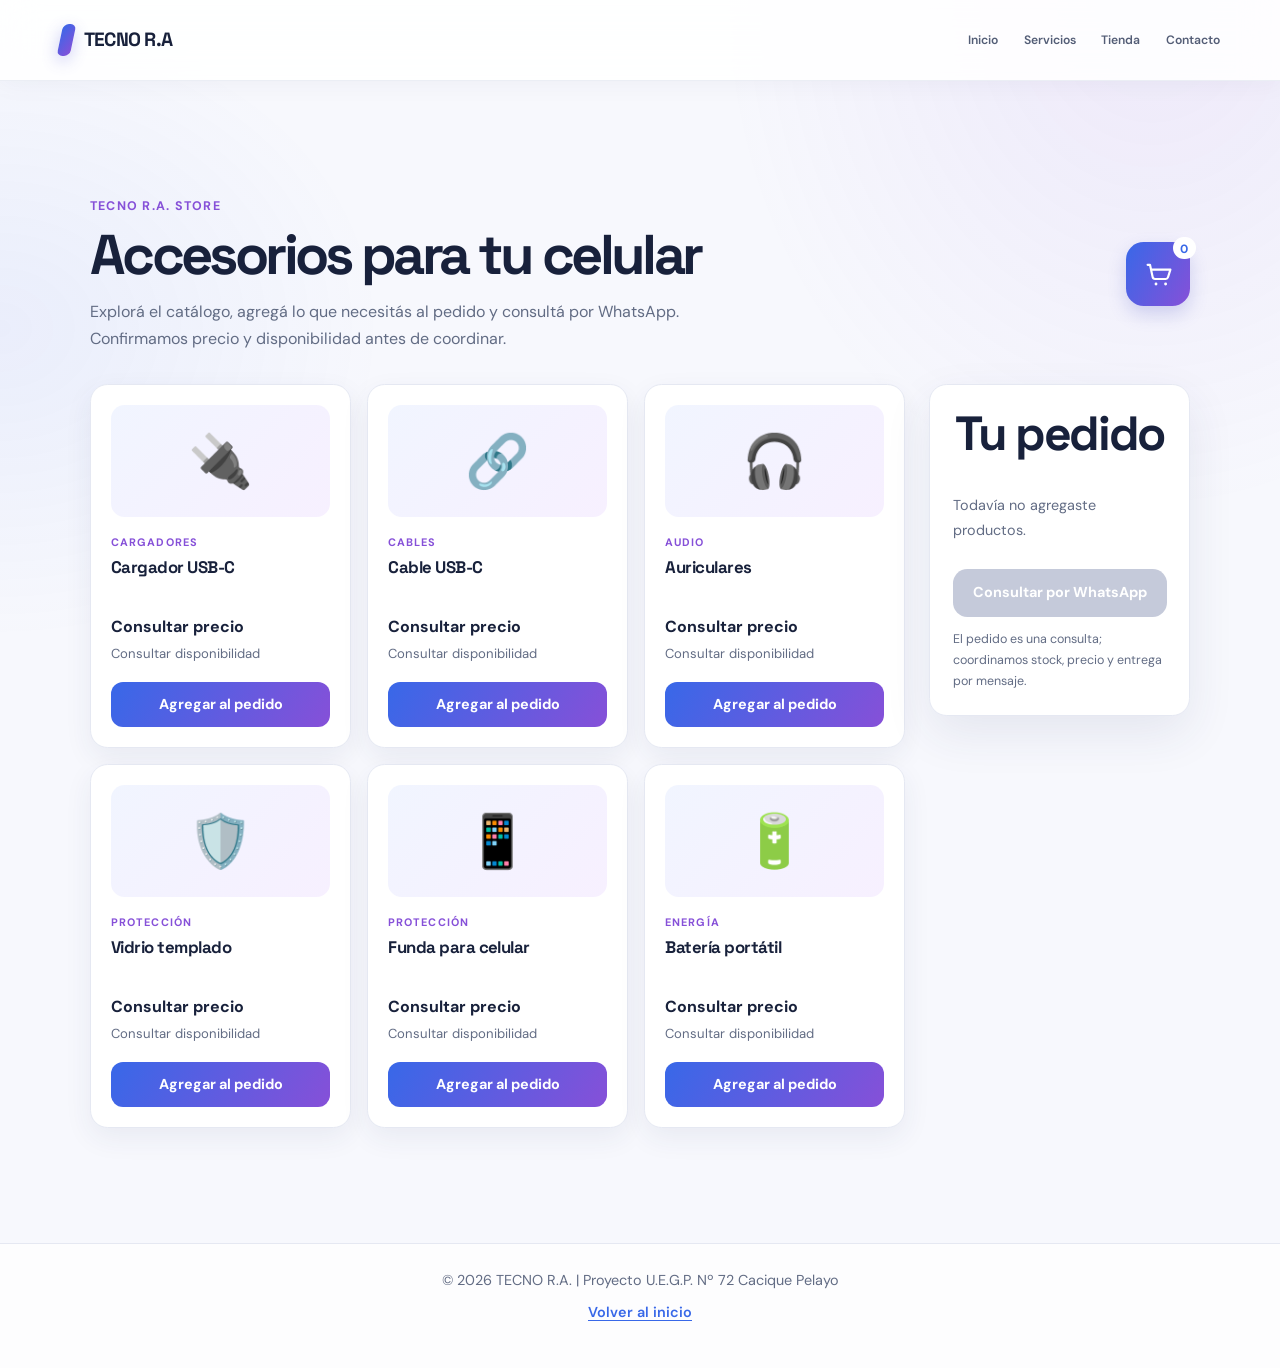
==== tienda.html @ 61b4b09f "Add files via upload" ====
<!DOCTYPE html>
<html lang="es">
<head>
    <meta charset="UTF-8">
    <meta name="viewport" content="width=device-width, initial-scale=1.0, viewport-fit=cover">
    <meta name="description" content="Tienda de accesorios para celulares de TECNO R.A. Consultá productos y disponibilidad por WhatsApp.">
    <meta name="theme-color" content="#f7f8fd">
    <title>TECNO R.A. | Tienda de accesorios</title>
    <link rel="preconnect" href="https://fonts.googleapis.com">
    <link rel="preconnect" href="https://fonts.gstatic.com" crossorigin>
    <link href="https://fonts.googleapis.com/css2?family=DM+Sans:wght@400;500;600;700&family=Space+Grotesk:wght@500;600;700&display=swap" rel="stylesheet">
    <link rel="stylesheet" href="style.css">
</head>
<body>
    <header>
        <nav id="navbar" aria-label="Navegación principal">
            <a class="logo logo-enlace" href="index.html" aria-label="TECNO R.A. - Inicio"><span>TECNO R.A</span></a>
            <ul class="nav-links">
                <li><a href="index.html">Inicio</a></li>
                <li><a href="index.html#servicios">Servicios</a></li>
                <li><a href="#tienda">Tienda</a></li>
                <li><a href="index.html#contacto">Contacto</a></li>
            </ul>
        </nav>
    </header>

    <main id="sitio-publico">
        <section id="tienda" aria-labelledby="titulo-tienda">
            <div class="tienda-encabezado tienda-encabezado-pagina">
                <div>
                    <p class="tienda-etiqueta">TECNO R.A. STORE</p>
                    <h1 id="titulo-tienda">Accesorios para tu celular</h1>
                    <p>Explorá el catálogo, agregá lo que necesitás al pedido y consultá por WhatsApp. Confirmamos precio y disponibilidad antes de coordinar.</p>
                </div>
                <span class="tienda-carrito-resumen" aria-label="Tu carrito">
                    <svg aria-hidden="true" viewBox="0 0 24 24" fill="none"><path d="M3 4h2l2.2 10.2a2 2 0 0 0 2 1.6h8.9a2 2 0 0 0 1.9-1.4L22 8H6" stroke="currentColor" stroke-width="1.8" stroke-linecap="round" stroke-linejoin="round"/><circle cx="10" cy="20" r="1.2" fill="currentColor"/><circle cx="18" cy="20" r="1.2" fill="currentColor"/></svg>
                    <span id="tienda-carrito-cantidad" aria-live="polite">0</span>
                </span>
            </div>
            <div class="tienda-layout tienda-layout-completa">
                <div id="tienda-productos" class="tienda-productos" data-modo="completo" aria-live="polite"></div>
                <aside class="tienda-carrito" aria-labelledby="titulo-carrito">
                    <h2 id="titulo-carrito">Tu pedido</h2>
                    <p id="carrito-vacio" class="carrito-vacio">Todavía no agregaste productos.</p>
                    <ul id="carrito-lista" class="carrito-lista"></ul>
                    <p id="carrito-total" class="carrito-total" hidden></p>
                    <button id="enviar-pedido-whatsapp" class="btn-enviar" type="button" disabled>Consultar por WhatsApp</button>
                    <p class="tienda-nota">El pedido es una consulta; coordinamos stock, precio y entrega por mensaje.</p>
                </aside>
            </div>
        </section>
    </main>

    <footer>
        <p>&copy; 2026 TECNO R.A. | Proyecto U.E.G.P. Nº 72 Cacique Pelayo</p>
        <a class="tienda-volver" href="index.html">Volver al inicio</a>
    </footer>

    <script src="script.js"></script>
</body>
</html>
---- style.css ----
/* Identidad visual TECNO R.A. */
:root {
    color-scheme: light;
    font-family: "DM Sans", sans-serif;
    color: #18213b;
    background: #f7f8fd;
    font-synthesis: none;
    text-rendering: optimizeLegibility;
    -webkit-font-smoothing: antialiased;
    -moz-osx-font-smoothing: grayscale;
    --azul-marca: #3868e8;
    --morado-marca: #8650d8;
    --tinta: #18213b;
    --texto-suave: #626c84;
    --borde: #e5e8f2;
    --sombra: 0 18px 48px rgb(42 50 95 / 9%);
    --gradiente: linear-gradient(120deg, var(--azul-marca), var(--morado-marca));
}

*,
*::before,
*::after {
    box-sizing: border-box;
}

[hidden] {
    display: none !important;
}

html {
    min-width: 320px;
    scroll-behavior: smooth;
    scroll-padding-top: 6rem;
    -webkit-text-size-adjust: 100%;
    text-size-adjust: 100%;
}

body {
    min-width: 320px;
    margin: 0;
    background:
        radial-gradient(ellipse at 90% 0%, rgb(134 80 216 / 9%), transparent 27rem),
        radial-gradient(ellipse at 0% 24%, rgb(56 104 232 / 7%), transparent 24rem),
        #f7f8fd;
    color: var(--tinta);
    font-size: 1rem;
    line-height: 1.7;
}

::selection {
    background: rgb(134 80 216 / 20%);
}

h1,
h2,
h3,
.logo {
    font-family: "Space Grotesk", sans-serif;
    font-weight: 700;
    line-height: 1.12;
}

h1,
h2,
h3,
p {
    margin-top: 0;
}

h1 {
    max-width: 15ch;
    margin: 0 auto 1rem;
    font-size: clamp(2.5rem, 7vw, 5.25rem);
    letter-spacing: -0.065em;
}

h2 {
    margin-bottom: 2rem;
    font-size: clamp(1.85rem, 4vw, 3rem);
    letter-spacing: -0.05em;
    text-align: center;
}

h3 {
    letter-spacing: -0.03em;
}

a {
    color: inherit;
}

button,
input,
textarea {
    font: inherit;
}

button,
a {
    -webkit-tap-highlight-color: transparent;
}

header {
    position: sticky;
    z-index: 10;
    top: 0;
    border-bottom: 1px solid rgb(229 232 242 / 75%);
    background: rgb(255 255 255 / 88%);
    box-shadow: 0 4px 24px rgb(37 44 83 / 4%);
    -webkit-backdrop-filter: blur(18px);
    backdrop-filter: blur(18px);
}

#navbar {
    display: flex;
    width: min(100% - 3rem, 1160px);
    min-height: 5rem;
    align-items: center;
    justify-content: space-between;
    gap: 2rem;
    margin: 0 auto;
}

.logo {
    display: inline-flex;
    align-items: center;
    gap: 0.7rem;
    color: var(--tinta);
    font-size: clamp(0.86rem, 1.5vw, 1.2rem);
    letter-spacing: -0.04em;
    white-space: nowrap;
}

.logo-enlace {
    text-decoration: none;
}

.logo::before {
    width: 0.8rem;
    height: 2rem;
    border-radius: 0.35rem;
    background: var(--gradiente);
    box-shadow: 0 5px 16px rgb(87 91 220 / 30%);
    content: "";
    transform: skew(-12deg);
}

.nav-links {
    display: flex;
    align-items: center;
    gap: clamp(0.35rem, 2vw, 2.5rem);
    margin: 0;
    padding: 0;
    list-style: none;
}

.nav-links a {
    position: relative;
    display: inline-flex;
    min-height: 44px;
    align-items: center;
    color: #535d76;
    font-size: clamp(0.72rem, 0.95vw, 0.95rem);
    font-weight: 600;
    text-decoration: none;
    transition: color 180ms ease;
}

.nav-links a::after {
    position: absolute;
    right: 0;
    bottom: 0.4rem;
    left: 0;
    height: 2px;
    border-radius: 2px;
    background: var(--gradiente);
    content: "";
    transform: scaleX(0);
    transform-origin: left;
    transition: transform 180ms ease;
}

.nav-links a:hover,
.nav-links a:focus-visible {
    color: var(--azul-marca);
}

.nav-links a:hover::after,
.nav-links a:focus-visible::after {
    transform: scaleX(1);
}

main > section {
    width: min(100% - 3rem, 1100px);
    margin: 0 auto;
    padding: clamp(4rem, 9vw, 7.5rem) 0;
    scroll-margin-top: 5rem;
    animation: aparecer 700ms both;
}

#inicio {
    display: grid;
    min-height: min(690px, calc(100svh - 5rem));
    align-content: center;
    justify-items: center;
    padding-top: clamp(4rem, 10vw, 8rem);
    padding-bottom: clamp(4rem, 10vw, 8rem);
    text-align: center;
}

#inicio h1 {
    background: linear-gradient(115deg, #1d2e5a 15%, #3868e8 57%, #8650d8 95%);
    background-clip: text;
    -webkit-text-fill-color: transparent;
}

#inicio p {
    max-width: 36rem;
    margin-bottom: 2rem;
    color: var(--texto-suave);
    font-size: clamp(1.05rem, 2vw, 1.25rem);
}

.btn-principal,
.btn-enviar {
    display: inline-flex;
    min-height: 3.25rem;
    align-items: center;
    justify-content: center;
    padding: 0.85rem 1.5rem;
    border: 0;
    border-radius: 0.9rem;
    background: var(--gradiente);
    box-shadow: 0 10px 24px rgb(87 91 220 / 27%);
    color: #fff;
    font-weight: 700;
    text-decoration: none;
    cursor: pointer;
    transition: box-shadow 200ms ease, transform 200ms ease;
}

.btn-principal:hover,
.btn-enviar:hover {
    box-shadow: 0 14px 30px rgb(87 91 220 / 35%);
    transform: translateY(-2px);
}

#servicios {
    width: 100%;
    max-width: none;
    padding-right: max(1.5rem, calc((100% - 1100px) / 2));
    padding-left: max(1.5rem, calc((100% - 1100px) / 2));
    background: linear-gradient(180deg, rgb(255 255 255 / 0%), rgb(255 255 255 / 75%), rgb(255 255 255 / 0%));
}

.grid-servicios {
    display: grid;
    grid-template-columns: repeat(2, minmax(0, 1fr));
    gap: clamp(1rem, 3vw, 1.5rem);
}

.card {
    position: relative;
    overflow: hidden;
    min-height: 12rem;
    padding: clamp(1.5rem, 4vw, 2.5rem);
    border: 1px solid rgb(229 232 242 / 90%);
    border-radius: 1.4rem;
    background: rgb(255 255 255 / 90%);
    box-shadow: var(--sombra);
    transition: border-color 220ms ease, box-shadow 220ms ease, transform 220ms ease;
}

.card::before {
    position: absolute;
    top: 0;
    left: 1.5rem;
    width: 3rem;
    height: 0.25rem;
    border-radius: 0 0 0.3rem 0.3rem;
    background: var(--gradiente);
    content: "";
}

.card:hover {
    border-color: rgb(134 80 216 / 30%);
    box-shadow: 0 24px 56px rgb(42 50 95 / 14%);
    transform: translateY(-5px);
}

.card h3 {
    margin-bottom: 0.65rem;
    font-size: 1.35rem;
}

.card p {
    margin-bottom: 0;
    color: var(--texto-suave);
}

.card-tienda {
    display: flex;
    align-items: center;
    gap: 1rem;
    color: inherit;
    text-decoration: none;
}

.card-tienda-texto {
    flex: 1;
}

.card-tienda-texto h3 {
    margin-bottom: 0.65rem;
}

.icono-carrito,
.tienda-carrito-resumen {
    display: grid;
    flex: 0 0 3.5rem;
    width: 3.5rem;
    height: 3.5rem;
    place-items: center;
    border-radius: 1.1rem;
    background: var(--gradiente);
    box-shadow: 0 8px 18px rgb(73 83 195 / 22%);
    color: #fff;
}

.icono-carrito svg,
.tienda-carrito-resumen svg {
    width: 1.8rem;
    height: 1.8rem;
}

.card-tienda-flecha {
    color: var(--morado-marca);
    font-size: 1.8rem;
    transition: transform 180ms ease;
}

.card-tienda:hover .card-tienda-flecha {
    transform: translateX(5px);
}

#tienda {
    width: min(100% - 3rem, 1100px);
}

.tienda-encabezado {
    display: flex;
    align-items: center;
    justify-content: space-between;
    gap: 2rem;
    margin-bottom: 2rem;
}

.tienda-encabezado h2 {
    margin-bottom: 0.7rem;
    text-align: left;
}

.tienda-encabezado-pagina h1 {
    max-width: none;
    margin: 0 0 0.7rem;
    font-size: clamp(2rem, 5vw, 3.5rem);
    text-align: left;
}

.tienda-encabezado > div > p:last-child {
    max-width: 42rem;
    margin-bottom: 0;
    color: var(--texto-suave);
}

.tienda-etiqueta,
.producto-categoria {
    margin-bottom: 0.4rem;
    color: var(--morado-marca);
    font-size: 0.78rem;
    font-weight: 700;
    letter-spacing: 0.1em;
    text-transform: uppercase;
}

.tienda-carrito-resumen {
    position: relative;
    flex-basis: 4rem;
    width: 4rem;
    height: 4rem;
}

.tienda-carrito-resumen span {
    position: absolute;
    top: -0.35rem;
    right: -0.35rem;
    display: grid;
    min-width: 1.4rem;
    height: 1.4rem;
    place-items: center;
    padding: 0 0.25rem;
    border: 2px solid #fff;
    border-radius: 999px;
    background: #fff;
    color: var(--azul-marca);
    font-size: 0.75rem;
    font-weight: 700;
}

.tienda-layout {
    display: grid;
    grid-template-columns: minmax(0, 1fr) minmax(16rem, 0.32fr);
    align-items: start;
    gap: 1.5rem;
}

.tienda-layout-completa {
    align-items: start;
}

.tienda-ver-mas {
    display: flex;
    width: fit-content;
    gap: 0.65rem;
    margin: 0 0 1.25rem auto;
}

.tienda-ver-mas span {
    font-size: 1.2em;
    transition: transform 180ms ease;
}

.tienda-ver-mas:hover span {
    transform: translateX(4px);
}

.tienda-nota {
    margin: 0.75rem 0 0;
    color: var(--texto-suave);
    font-size: 0.78rem;
}

.tienda-volver {
    display: inline-block;
    min-height: 44px;
    margin-top: 0.5rem;
    color: var(--azul-marca);
    font-size: 0.9rem;
    font-weight: 600;
    text-underline-offset: 0.2em;
}

.tienda-productos {
    display: grid;
    grid-template-columns: repeat(3, minmax(0, 1fr));
    gap: 1rem;
}

.producto-card {
    display: flex;
    min-width: 0;
    flex-direction: column;
    padding: 1.25rem;
    border: 1px solid var(--borde);
    border-radius: 1.1rem;
    background: #fff;
    box-shadow: 0 10px 28px rgb(42 50 95 / 7%);
    transition: box-shadow 200ms ease, transform 200ms ease;
}

.producto-card:hover {
    box-shadow: var(--sombra);
    transform: translateY(-3px);
}

.producto-icono {
    display: grid;
    min-height: 7rem;
    margin-bottom: 1rem;
    place-items: center;
    border-radius: 0.85rem;
    background: linear-gradient(135deg, #f1f5ff, #f7f0ff);
    font-size: 3.25rem;
}

.producto-card .producto-categoria {
    font-size: 0.68rem;
}

.producto-card h3 {
    min-height: 2.8em;
    margin-bottom: 0.5rem;
    font-size: 1.05rem;
}

.producto-precio {
    margin-bottom: 0.2rem;
    color: var(--tinta);
    font-weight: 700;
}

.producto-disponibilidad {
    min-height: 1.5em;
    margin-bottom: 1rem;
    color: var(--texto-suave);
    font-size: 0.82rem;
}

.producto-agregar {
    min-height: 2.8rem;
    margin-top: auto;
    padding: 0.65rem 0.8rem;
    border: 0;
    border-radius: 0.75rem;
    background: var(--gradiente);
    color: #fff;
    font: inherit;
    font-size: 0.9rem;
    font-weight: 700;
    cursor: pointer;
    transition: box-shadow 180ms ease, transform 180ms ease;
}

.producto-agregar:hover:not(:disabled) {
    box-shadow: 0 8px 18px rgb(73 83 195 / 25%);
    transform: translateY(-2px);
}

.producto-agregar:disabled {
    background: #d8dce8;
    color: #69728a;
    cursor: not-allowed;
}

.tienda-carrito {
    position: sticky;
    top: 6.5rem;
    padding: 1.4rem;
    border: 1px solid var(--borde);
    border-radius: 1.1rem;
    background: #fff;
    box-shadow: var(--sombra);
}

.tienda-carrito h3 {
    margin-bottom: 1rem;
}

.carrito-vacio {
    color: var(--texto-suave);
    font-size: 0.9rem;
}

.carrito-lista {
    display: grid;
    gap: 0.75rem;
    margin: 0;
    padding: 0;
    list-style: none;
}

.carrito-item {
    display: grid;
    grid-template-columns: 1fr auto;
    gap: 0.35rem 0.6rem;
    padding-bottom: 0.75rem;
    border-bottom: 1px solid var(--borde);
    font-size: 0.88rem;
}

.carrito-item-info {
    font-weight: 600;
}

.carrito-item-precio {
    color: var(--texto-suave);
}

.carrito-quitar {
    grid-column: 1 / -1;
    justify-self: start;
    padding: 0.2rem 0;
    border: 0;
    background: transparent;
    color: #6a52bc;
    font: inherit;
    font-size: 0.8rem;
    text-decoration: underline;
    cursor: pointer;
}

.carrito-total {
    margin: 1rem 0;
    font-weight: 700;
}

.tienda-carrito .btn-enviar {
    width: 100%;
    min-height: 3rem;
    padding: 0.7rem;
    font-size: 0.9rem;
}

.tienda-carrito .btn-enviar:disabled {
    background: #c5cada;
    box-shadow: none;
    cursor: not-allowed;
}

#contacto {
    display: grid;
    grid-template-columns: minmax(0, 1fr) minmax(16rem, 0.85fr);
    align-items: start;
    gap: 1.5rem clamp(1.5rem, 5vw, 4rem);
}

#contacto > h2 {
    grid-column: 1 / -1;
    margin-bottom: 0.5rem;
}

#form-presupuesto,
.contactos-directos {
    padding: clamp(1.25rem, 3vw, 2rem);
    border: 1px solid var(--borde);
    border-radius: 1.4rem;
    background: #fff;
    box-shadow: var(--sombra);
}

#form-presupuesto {
    display: grid;
    gap: 0.65rem;
}

#form-presupuesto label {
    margin-top: 0.35rem;
    color: #39445f;
    font-size: 0.92rem;
    font-weight: 700;
}

#form-presupuesto input,
#form-presupuesto textarea {
    width: 100%;
    min-height: 3rem;
    padding: 0.8rem 0.9rem;
    border: 1px solid #dce1ed;
    border-radius: 0.75rem;
    outline: none;
    background: #fbfcff;
    color: var(--tinta);
    transition: border-color 180ms ease, box-shadow 180ms ease, background 180ms ease;
}

#form-presupuesto textarea {
    min-height: 8rem;
    resize: vertical;
}

#form-presupuesto input:focus,
#form-presupuesto textarea:focus {
    border-color: var(--azul-marca);
    background: #fff;
    box-shadow: 0 0 0 4px rgb(56 104 232 / 12%);
}

.btn-enviar {
    width: 100%;
    margin-top: 0.75rem;
}

.contactos-directos {
    margin: 0;
    background: linear-gradient(150deg, #fff, #f8f7ff);
}

.contactos-directos h3 {
    margin-bottom: 1.25rem;
    font-size: 1.2rem;
    text-align: center;
}

.contactos-directos ul {
    display: grid;
    grid-template-columns: repeat(5, minmax(44px, 1fr));
    justify-items: center;
    gap: 0.6rem;
    margin: 0;
    padding: 0;
    list-style: none;
}

.contactos-directos li a {
    display: grid;
    width: 3.5rem;
    min-height: 3.5rem;
    place-items: center;
    border-radius: 1.1rem;
    text-decoration: none;
}

.texto-contacto {
    position: absolute;
    width: 1px;
    height: 1px;
    overflow: hidden;
    clip: rect(0, 0, 0, 0);
    clip-path: inset(50%);
    white-space: nowrap;
}

.icono-contacto {
    display: grid;
    width: 3.1rem;
    height: 3.1rem;
    place-items: center;
    border: 1px solid rgb(255 255 255 / 45%);
    border-radius: 1rem;
    background: var(--gradiente);
    box-shadow: 0 8px 18px rgb(73 83 195 / 22%);
    color: #fff;
    transition: box-shadow 200ms ease, transform 200ms ease;
}

.contactos-directos a:hover .icono-contacto,
.contactos-directos a:focus-visible .icono-contacto {
    box-shadow: 0 12px 24px rgb(73 83 195 / 35%);
    transform: translateY(-4px) scale(1.04);
}

.icono-contacto svg {
    width: 1.45rem;
    height: 1.45rem;
    fill: none;
    stroke: currentColor;
    stroke-linecap: round;
    stroke-linejoin: round;
    stroke-width: 1.8;
}

footer {
    padding: 1.5rem;
    border-top: 1px solid var(--borde);
    background: rgb(255 255 255 / 75%);
    color: var(--texto-suave);
    text-align: center;
}

footer p {
    margin: 0;
    font-size: 0.9rem;
}

.admin-enlace {
    min-height: 44px;
    margin-top: 0.5rem;
    padding: 0.25rem 0.5rem;
    border: 0;
    background: transparent;
    color: var(--texto-suave);
    font-size: 0.8rem;
    text-decoration: underline;
    text-underline-offset: 0.2em;
    cursor: pointer;
}

.admin-enlace:hover,
.admin-volver:hover {
    color: var(--azul-marca);
}

.admin-panel {
    width: min(100% - 2rem, 1160px);
    min-height: calc(100svh - 4rem);
    margin: 0 auto;
    padding: clamp(2rem, 7vw, 5rem) 0;
}

.admin-card {
    border: 1px solid var(--borde);
    border-radius: 1.4rem;
    background: #fff;
    box-shadow: var(--sombra);
}

.admin-login {
    width: min(100%, 30rem);
    max-width: 30rem;
    margin: clamp(1rem, 8vh, 5rem) auto;
    padding: clamp(1.5rem, 5vw, 2.5rem);
}

.admin-volver {
    margin-bottom: 2rem;
    padding: 0;
    border: 0;
    background: transparent;
    color: var(--texto-suave);
    font: inherit;
    font-weight: 600;
    cursor: pointer;
}

.admin-login h1,
.admin-dashboard h1 {
    margin: 0 0 0.75rem;
    font-size: clamp(1.8rem, 5vw, 2.5rem);
    letter-spacing: -0.05em;
}

.admin-descripcion {
    margin-bottom: 1.5rem;
    color: var(--texto-suave);
}

.admin-pestanas {
    display: flex;
    flex-wrap: wrap;
    gap: 0.6rem;
    margin: 1.5rem 0;
    padding-bottom: 1rem;
    border-bottom: 1px solid var(--borde);
}

.admin-pestana {
    min-height: 2.8rem;
    padding: 0.65rem 1rem;
    border: 1px solid transparent;
    border-radius: 0.8rem;
    background: #f3f4fa;
    color: #535d76;
    font: inherit;
    font-weight: 700;
    cursor: pointer;
    transition: background 180ms ease, color 180ms ease, box-shadow 180ms ease;
}

.admin-pestana:hover,
.admin-pestana.activa {
    background: var(--gradiente);
    box-shadow: 0 6px 16px rgb(87 91 220 / 20%);
    color: #fff;
}

.admin-seccion h2 {
    margin: 1.5rem 0 1rem;
    font-size: clamp(1.35rem, 3vw, 1.8rem);
    text-align: left;
}

.admin-form {
    display: grid;
    gap: 0.75rem;
}

.admin-form label {
    color: #39445f;
    font-weight: 700;
}

.admin-form input {
    width: 100%;
    min-height: 3rem;
    padding: 0.8rem 0.9rem;
    border: 1px solid #dce1ed;
    border-radius: 0.75rem;
    outline: none;
    background: #fbfcff;
    color: var(--tinta);
}

.admin-form select {
    width: 100%;
    min-height: 3rem;
    padding: 0.75rem 0.9rem;
    border: 1px solid #dce1ed;
    border-radius: 0.75rem;
    background: #fbfcff;
    color: var(--tinta);
}

.admin-form-grid {
    grid-template-columns: minmax(9rem, 0.7fr) minmax(0, 1.3fr);
    align-items: center;
    gap: 0.8rem 1rem;
    margin: 1.25rem 0;
    padding: clamp(1rem, 3vw, 1.5rem);
    border: 1px solid var(--borde);
    border-radius: 1rem;
    background: #fbfcff;
}

.admin-form-grid .btn-enviar {
    grid-column: 1 / -1;
}

.admin-estado-select,
.admin-stock-cantidad {
    min-height: 2.5rem;
    max-width: 100%;
    padding: 0.45rem 0.55rem;
    border: 1px solid #dce1ed;
    border-radius: 0.65rem;
    background: #fff;
    color: var(--tinta);
    font: inherit;
}

.admin-stock-cantidad {
    width: 6rem;
}

.admin-form input:focus {
    border-color: var(--azul-marca);
    box-shadow: 0 0 0 4px rgb(56 104 232 / 12%);
}

.admin-error {
    min-height: 1.4em;
    margin: 0;
    color: #b4233b;
    font-size: 0.9rem;
}

.admin-aviso {
    margin: 1.5rem 0 0;
    padding: 0.9rem 1rem;
    border-radius: 0.75rem;
    background: #fff7e8;
    color: #73521b;
    font-size: 0.85rem;
}

.admin-dashboard {
    padding: clamp(1.25rem, 4vw, 2.5rem);
}

.admin-encabezado,
.admin-acciones {
    display: flex;
    align-items: center;
    justify-content: space-between;
    gap: 1rem;
}

.admin-encabezado {
    margin-bottom: 1rem;
}

.admin-encabezado h1 {
    margin-bottom: 0;
}

.admin-etiqueta {
    margin-bottom: 0.45rem;
    color: var(--morado-marca);
    font-size: 0.8rem;
    font-weight: 700;
    letter-spacing: 0.12em;
}

.admin-boton-secundario {
    min-height: 2.75rem;
    padding: 0.65rem 1rem;
    border: 1px solid var(--borde);
    border-radius: 0.75rem;
    background: #fff;
    color: var(--tinta);
    font-weight: 700;
    cursor: pointer;
    transition: border-color 180ms ease, background 180ms ease;
}

.admin-boton-secundario:hover {
    border-color: #b8b5ed;
    background: #f8f7ff;
}

.admin-sin-datos {
    margin: 1.5rem 0 0;
    padding: 1.25rem;
    border: 1px dashed #c4c8e9;
    border-radius: 0.9rem;
    background: #f8f7ff;
    color: var(--texto-suave);
    text-align: center;
}

.admin-tabla-contenedor {
    overflow-x: auto;
    margin-top: 1.5rem;
    border: 1px solid var(--borde);
    border-radius: 0.9rem;
    -webkit-overflow-scrolling: touch;
}

.admin-tabla {
    width: 100%;
    min-width: 760px;
    border-collapse: collapse;
    text-align: left;
}

.admin-tabla th,
.admin-tabla td {
    padding: 0.9rem 1rem;
    border-bottom: 1px solid var(--borde);
    vertical-align: top;
}

.admin-tabla th {
    background: #f6f7fc;
    color: #46516d;
    font-size: 0.82rem;
    white-space: nowrap;
}

.admin-tabla th:last-child,
.admin-tabla td:last-child {
    min-width: 8rem;
}

.admin-tabla td {
    max-width: 20rem;
    overflow-wrap: anywhere;
}

.admin-tabla tbody tr:last-child td {
    border-bottom: 0;
}

.admin-tabla tbody tr:hover {
    background: #fafaff;
}

.admin-dashboard,
.admin-seccion,
.admin-tabla-contenedor {
    min-width: 0;
}

.admin-form input,
.admin-form select,
.admin-estado-select,
.admin-stock-cantidad,
.admin-boton-secundario,
.admin-pestana {
    touch-action: manipulation;
}

:focus-visible {
    outline: 3px solid #9a6ce5;
    outline-offset: 4px;
}

@keyframes aparecer {
    from {
        opacity: 0;
        transform: translateY(14px);
    }

    to {
        opacity: 1;
        transform: translateY(0);
    }
}

@media (max-width: 760px) {
    #navbar,
    main > section {
        width: min(100% - 2rem, 600px);
    }

    #navbar {
        min-height: 4.5rem;
        gap: 0.75rem;
    }

    .logo {
        gap: 0.5rem;
        font-size: 1.05rem;
    }

    .nav-links {
        gap: clamp(0.6rem, 3vw, 1.25rem);
    }

    .nav-links a {
        font-size: 0.86rem;
    }

    #inicio {
        min-height: min(600px, calc(88svh - 4.5rem));
    }

    #servicios {
        width: 100%;
        padding-right: 1rem;
        padding-left: 1rem;
    }

    #contacto {
        grid-template-columns: 1fr;
        gap: 1.25rem;
    }

    #contacto > h2 {
        margin-bottom: 0.25rem;
    }

    .admin-encabezado {
        align-items: flex-start;
        flex-direction: column;
    }

    .admin-acciones {
        flex-wrap: wrap;
    }

    .admin-panel {
        width: min(100% - 1.5rem, 600px);
        min-height: calc(100svh - 2rem);
        padding: 1rem 0 2rem;
    }

    .admin-dashboard {
        padding: 1.25rem;
        border-radius: 1.1rem;
    }

    .admin-login {
        margin: 1rem auto;
    }

    .admin-pestanas {
        flex-wrap: nowrap;
        overflow-x: auto;
        margin: 1rem -0.25rem 1.25rem;
        padding: 0.25rem 0.25rem 0.85rem;
        scrollbar-width: thin;
        -webkit-overflow-scrolling: touch;
    }

    .admin-pestana {
        flex: 0 0 auto;
        min-height: 44px;
        white-space: nowrap;
    }

    .admin-form-grid {
        grid-template-columns: minmax(7rem, 0.7fr) minmax(0, 1.3fr);
    }

    .admin-tabla {
        min-width: 680px;
    }

    .admin-tabla th,
    .admin-tabla td {
        padding: 0.75rem;
    }

    .admin-tabla-contenedor {
        overflow: visible;
        border: 0;
        border-radius: 0;
    }

    .admin-tabla,
    .admin-tabla tbody {
        display: block;
        width: 100%;
        min-width: 0;
    }

    .admin-tabla thead {
        position: absolute;
        width: 1px;
        height: 1px;
        overflow: hidden;
        clip: rect(0, 0, 0, 0);
        clip-path: inset(50%);
        white-space: nowrap;
    }

    .admin-tabla tbody {
        display: grid;
        gap: 0.85rem;
    }

    .admin-tabla tbody tr {
        display: grid;
        gap: 0;
        padding: 0.45rem 0.85rem;
        border: 1px solid var(--borde);
        border-radius: 0.9rem;
        background: #fff;
        box-shadow: 0 8px 20px rgb(42 50 95 / 6%);
    }

    .admin-tabla tbody tr:last-child td,
    .admin-tabla tbody td {
        display: grid;
        grid-template-columns: minmax(6.5rem, 0.75fr) minmax(0, 1.25fr);
        gap: 0.65rem;
        max-width: none;
        min-width: 0;
        align-items: start;
        padding: 0.7rem 0;
        border-bottom: 1px solid #eff0f6;
        overflow-wrap: anywhere;
    }

    .admin-tabla tbody td:last-child {
        border-bottom: 0;
    }

    .admin-tabla tbody td::before {
        color: #59647d;
        content: attr(data-label);
        font-size: 0.78rem;
        font-weight: 700;
    }

    .admin-tabla th:last-child,
    .admin-tabla td:last-child {
        min-width: 0;
    }

    .admin-estado-select,
    .admin-stock-cantidad,
    .admin-tabla .admin-boton-secundario {
        width: 100%;
        min-height: 44px;
    }

    #tienda {
        width: min(100% - 2rem, 600px);
    }

    .tienda-layout {
        grid-template-columns: minmax(0, 1fr);
    }

    .tienda-carrito {
        position: static;
        grid-row: 1;
    }

    .tienda-productos {
        grid-template-columns: repeat(2, minmax(0, 1fr));
    }

    .tienda-ver-mas {
        margin-right: 0;
    }
}

@media (min-width: 1200px) {
    .admin-panel {
        width: min(100% - 4rem, 1440px);
    }

    .admin-dashboard {
        padding: clamp(2rem, 3vw, 3rem);
    }

    .admin-form-grid {
        grid-template-columns: minmax(12rem, 0.55fr) minmax(0, 1.45fr);
    }

    .admin-tabla {
        min-width: 0;
    }
}

@media (max-width: 480px) {
    body {
        font-size: 0.96rem;
    }

    #navbar,
    main > section {
        width: min(100% - 1.25rem, 420px);
    }

    #navbar {
        min-height: 4.1rem;
    }

    .logo {
        gap: 0.4rem;
        font-size: 0.96rem;
    }

    .logo::before {
        width: 0.65rem;
        height: 1.65rem;
    }

    .nav-links {
        gap: 0.55rem;
    }

    .nav-links a {
        font-size: 0.78rem;
    }

    .grid-servicios {
        grid-template-columns: 1fr;
    }

    .card {
        min-height: auto;
    }

    .contactos-directos ul {
        grid-template-columns: repeat(5, minmax(0, 1fr));
        gap: 0.2rem;
    }

    .contactos-directos li a {
        width: 2.9rem;
        min-height: 3rem;
    }

    .icono-contacto {
        width: 2.55rem;
        height: 2.55rem;
        border-radius: 0.85rem;
    }

    #tienda {
        width: min(100% - 1.25rem, 420px);
    }

    .tienda-encabezado {
        align-items: flex-start;
        gap: 0.75rem;
    }

    .tienda-carrito-resumen {
        flex-basis: 3.25rem;
        width: 3.25rem;
        height: 3.25rem;
    }

    .tienda-productos {
        gap: 0.65rem;
    }

    .producto-card {
        padding: 0.85rem;
        border-radius: 0.9rem;
    }

    .producto-icono {
        min-height: 5.5rem;
        font-size: 2.6rem;
    }

    .producto-card h3 {
        font-size: 0.95rem;
    }

    .producto-agregar {
        padding: 0.55rem 0.4rem;
        font-size: 0.78rem;
    }

    .tienda-carrito {
        padding: 1rem;
    }

    .card-tienda {
        gap: 0.75rem;
        padding: 1.15rem;
    }

    .icono-carrito {
        flex-basis: 2.8rem;
        width: 2.8rem;
        height: 2.8rem;
    }

    .admin-panel {
        width: calc(100% - 1rem);
        padding-top: 0.5rem;
    }

    .admin-login,
    .admin-dashboard {
        padding: 1rem;
        border-radius: 1rem;
    }

    .admin-volver {
        min-height: 44px;
        margin-bottom: 1.25rem;
    }

    .admin-encabezado {
        gap: 0.75rem;
    }

    .admin-form-grid {
        grid-template-columns: minmax(0, 1fr);
        gap: 0.45rem;
    }

    .admin-form-grid label:not(:first-child) {
        margin-top: 0.5rem;
    }

    .admin-form-grid .btn-enviar {
        grid-column: auto;
    }

    .admin-pestanas {
        gap: 0.35rem;
    }

    .admin-pestana {
        flex: 1 1 auto;
        padding: 0.55rem 0.65rem;
        font-size: 0.85rem;
    }

    .admin-acciones {
        width: 100%;
    }

    .admin-acciones button {
        flex: 1 1 auto;
        min-height: 44px;
    }

    .admin-pestanas {
        margin-right: -0.1rem;
        margin-left: -0.1rem;
    }

    .admin-seccion h2 {
        margin-top: 1rem;
    }

    .admin-tabla-contenedor {
        overflow: visible;
        border: 0;
        border-radius: 0;
    }

    .admin-tabla,
    .admin-tabla tbody {
        display: block;
        width: 100%;
        min-width: 0;
    }

    .admin-tabla thead {
        position: absolute;
        width: 1px;
        height: 1px;
        overflow: hidden;
        clip: rect(0, 0, 0, 0);
        clip-path: inset(50%);
        white-space: nowrap;
    }

    .admin-tabla tbody {
        display: grid;
        gap: 0.85rem;
    }

    .admin-tabla tbody tr {
        display: grid;
        gap: 0;
        padding: 0.45rem 0.85rem;
        border: 1px solid var(--borde);
        border-radius: 0.9rem;
        background: #fff;
        box-shadow: 0 8px 20px rgb(42 50 95 / 6%);
    }

    .admin-tabla tbody tr:last-child td,
    .admin-tabla tbody td {
        display: grid;
        grid-template-columns: minmax(6.5rem, 0.75fr) minmax(0, 1.25fr);
        gap: 0.65rem;
        max-width: none;
        min-width: 0;
        align-items: start;
        padding: 0.7rem 0;
        border-bottom: 1px solid #eff0f6;
        overflow-wrap: anywhere;
    }

    .admin-tabla tbody td:last-child {
        border-bottom: 0;
    }

    .admin-tabla tbody td::before {
        color: #59647d;
        content: attr(data-label);
        font-size: 0.78rem;
        font-weight: 700;
    }

    .admin-tabla th:last-child,
    .admin-tabla td:last-child {
        min-width: 0;
    }

    .admin-estado-select,
    .admin-stock-cantidad,
    .admin-tabla .admin-boton-secundario {
        width: 100%;
        min-height: 44px;
    }
}

@media (max-width: 360px) {
    #navbar,
    main > section {
        width: calc(100% - 1rem);
    }

    .logo {
        font-size: 0.88rem;
    }

    .nav-links {
        gap: 0.35rem;
    }

    .nav-links a {
        font-size: 0.72rem;
    }

    .contactos-directos li a {
        width: 2.65rem;
    }

    .icono-contacto {
        width: 2.35rem;
        height: 2.35rem;
    }
}

@media (prefers-reduced-motion: reduce) {
    *,
    *::before,
    *::after {
        scroll-behavior: auto !important;
        animation-duration: 0.01ms !important;
        animation-iteration-count: 1 !important;
        transition-duration: 0.01ms !important;
    }
}
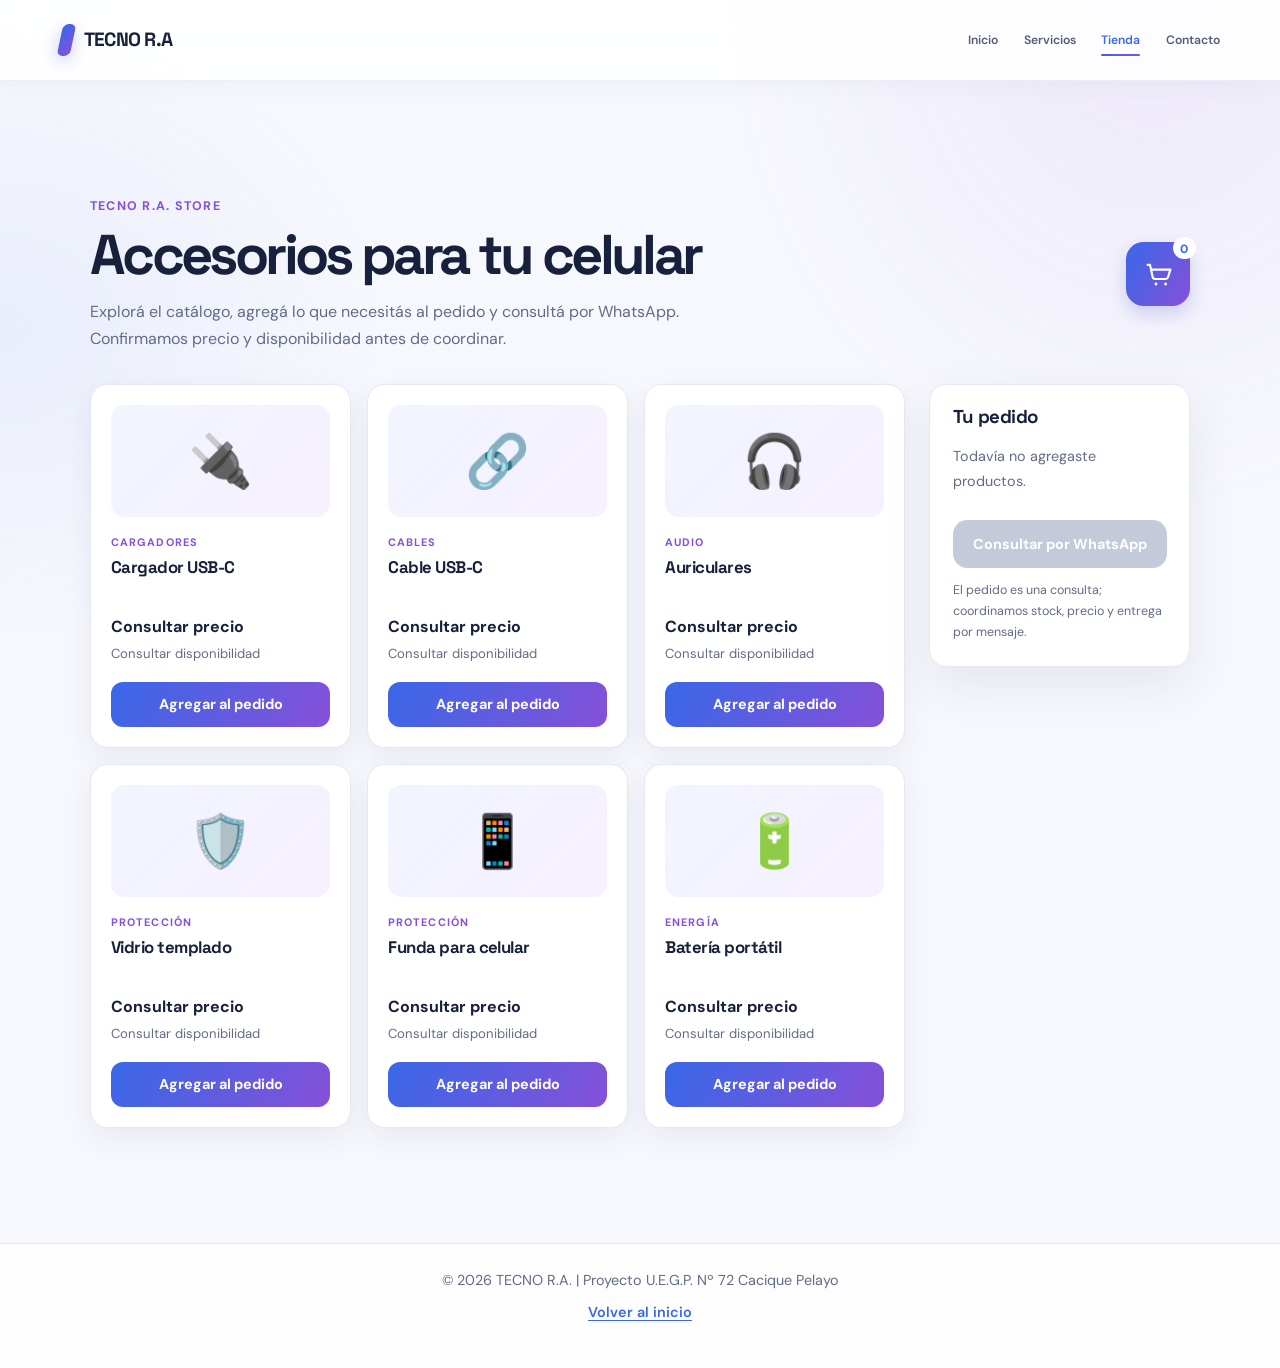
==== commit 0f7cdf9b: "Add files via upload" ====
--- a/tienda.html
+++ b/tienda.html
@@ -8,7 +8,8 @@
     <title>TECNO R.A. | Tienda de accesorios</title>
     <link rel="preconnect" href="https://fonts.googleapis.com">
     <link rel="preconnect" href="https://fonts.gstatic.com" crossorigin>
-    <link href="https://fonts.googleapis.com/css2?family=DM+Sans:wght@400;500;600;700&family=Space+Grotesk:wght@500;600;700&display=swap" rel="stylesheet">
+    <link href="https://fonts.googleapis.com/css2?family=DM+Sans:wght@400;500;600;700&family=Space+Grotesk:wght@500;600;700&display=swap" rel="stylesheet" media="print" onload="this.media='all'">
+    <noscript><link href="https://fonts.googleapis.com/css2?family=DM+Sans:wght@400;500;600;700&family=Space+Grotesk:wght@500;600;700&display=swap" rel="stylesheet"></noscript>
     <link rel="stylesheet" href="style.css">
 </head>
 <body>
--- a/style.css
+++ b/style.css
@@ -1,1560 +1,1963 @@
-/* Identidad visual TECNO R.A. */
-:root {
-    color-scheme: light;
-    font-family: "DM Sans", sans-serif;
-    color: #18213b;
-    background: #f7f8fd;
-    font-synthesis: none;
-    text-rendering: optimizeLegibility;
-    -webkit-font-smoothing: antialiased;
-    -moz-osx-font-smoothing: grayscale;
-    --azul-marca: #3868e8;
-    --morado-marca: #8650d8;
-    --tinta: #18213b;
-    --texto-suave: #626c84;
-    --borde: #e5e8f2;
-    --sombra: 0 18px 48px rgb(42 50 95 / 9%);
-    --gradiente: linear-gradient(120deg, var(--azul-marca), var(--morado-marca));
-}
-
-*,
-*::before,
-*::after {
-    box-sizing: border-box;
-}
-
-[hidden] {
-    display: none !important;
-}
-
-html {
-    min-width: 320px;
-    scroll-behavior: smooth;
-    scroll-padding-top: 6rem;
-    -webkit-text-size-adjust: 100%;
-    text-size-adjust: 100%;
-}
-
-body {
-    min-width: 320px;
-    margin: 0;
-    background:
-        radial-gradient(ellipse at 90% 0%, rgb(134 80 216 / 9%), transparent 27rem),
-        radial-gradient(ellipse at 0% 24%, rgb(56 104 232 / 7%), transparent 24rem),
-        #f7f8fd;
-    color: var(--tinta);
-    font-size: 1rem;
-    line-height: 1.7;
-}
-
-::selection {
-    background: rgb(134 80 216 / 20%);
-}
-
-h1,
-h2,
-h3,
-.logo {
-    font-family: "Space Grotesk", sans-serif;
-    font-weight: 700;
-    line-height: 1.12;
-}
-
-h1,
-h2,
-h3,
-p {
-    margin-top: 0;
-}
-
-h1 {
-    max-width: 15ch;
-    margin: 0 auto 1rem;
-    font-size: clamp(2.5rem, 7vw, 5.25rem);
-    letter-spacing: -0.065em;
-}
-
-h2 {
-    margin-bottom: 2rem;
-    font-size: clamp(1.85rem, 4vw, 3rem);
-    letter-spacing: -0.05em;
-    text-align: center;
-}
-
-h3 {
-    letter-spacing: -0.03em;
-}
-
-a {
-    color: inherit;
-}
-
-button,
-input,
-textarea {
-    font: inherit;
-}
-
-button,
-a {
-    -webkit-tap-highlight-color: transparent;
-}
-
-header {
-    position: sticky;
-    z-index: 10;
-    top: 0;
-    border-bottom: 1px solid rgb(229 232 242 / 75%);
-    background: rgb(255 255 255 / 88%);
-    box-shadow: 0 4px 24px rgb(37 44 83 / 4%);
-    -webkit-backdrop-filter: blur(18px);
-    backdrop-filter: blur(18px);
-}
-
-#navbar {
-    display: flex;
-    width: min(100% - 3rem, 1160px);
-    min-height: 5rem;
-    align-items: center;
-    justify-content: space-between;
-    gap: 2rem;
-    margin: 0 auto;
-}
-
-.logo {
-    display: inline-flex;
-    align-items: center;
-    gap: 0.7rem;
-    color: var(--tinta);
-    font-size: clamp(0.86rem, 1.5vw, 1.2rem);
-    letter-spacing: -0.04em;
-    white-space: nowrap;
-}
-
-.logo-enlace {
-    text-decoration: none;
-}
-
-.logo::before {
-    width: 0.8rem;
-    height: 2rem;
-    border-radius: 0.35rem;
-    background: var(--gradiente);
-    box-shadow: 0 5px 16px rgb(87 91 220 / 30%);
-    content: "";
-    transform: skew(-12deg);
-}
-
-.nav-links {
-    display: flex;
-    align-items: center;
-    gap: clamp(0.35rem, 2vw, 2.5rem);
-    margin: 0;
-    padding: 0;
-    list-style: none;
-}
-
-.nav-links a {
-    position: relative;
-    display: inline-flex;
-    min-height: 44px;
-    align-items: center;
-    color: #535d76;
-    font-size: clamp(0.72rem, 0.95vw, 0.95rem);
-    font-weight: 600;
-    text-decoration: none;
-    transition: color 180ms ease;
-}
-
-.nav-links a::after {
-    position: absolute;
-    right: 0;
-    bottom: 0.4rem;
-    left: 0;
-    height: 2px;
-    border-radius: 2px;
-    background: var(--gradiente);
-    content: "";
-    transform: scaleX(0);
-    transform-origin: left;
-    transition: transform 180ms ease;
-}
-
-.nav-links a:hover,
-.nav-links a:focus-visible {
-    color: var(--azul-marca);
-}
-
-.nav-links a:hover::after,
-.nav-links a:focus-visible::after {
-    transform: scaleX(1);
-}
-
-main > section {
-    width: min(100% - 3rem, 1100px);
-    margin: 0 auto;
-    padding: clamp(4rem, 9vw, 7.5rem) 0;
-    scroll-margin-top: 5rem;
-    animation: aparecer 700ms both;
-}
-
-#inicio {
-    display: grid;
-    min-height: min(690px, calc(100svh - 5rem));
-    align-content: center;
-    justify-items: center;
-    padding-top: clamp(4rem, 10vw, 8rem);
-    padding-bottom: clamp(4rem, 10vw, 8rem);
-    text-align: center;
-}
-
-#inicio h1 {
-    background: linear-gradient(115deg, #1d2e5a 15%, #3868e8 57%, #8650d8 95%);
-    background-clip: text;
-    -webkit-text-fill-color: transparent;
-}
-
-#inicio p {
-    max-width: 36rem;
-    margin-bottom: 2rem;
-    color: var(--texto-suave);
-    font-size: clamp(1.05rem, 2vw, 1.25rem);
-}
-
-.btn-principal,
-.btn-enviar {
-    display: inline-flex;
-    min-height: 3.25rem;
-    align-items: center;
-    justify-content: center;
-    padding: 0.85rem 1.5rem;
-    border: 0;
-    border-radius: 0.9rem;
-    background: var(--gradiente);
-    box-shadow: 0 10px 24px rgb(87 91 220 / 27%);
-    color: #fff;
-    font-weight: 700;
-    text-decoration: none;
-    cursor: pointer;
-    transition: box-shadow 200ms ease, transform 200ms ease;
-}
-
-.btn-principal:hover,
-.btn-enviar:hover {
-    box-shadow: 0 14px 30px rgb(87 91 220 / 35%);
-    transform: translateY(-2px);
-}
-
-#servicios {
-    width: 100%;
-    max-width: none;
-    padding-right: max(1.5rem, calc((100% - 1100px) / 2));
-    padding-left: max(1.5rem, calc((100% - 1100px) / 2));
-    background: linear-gradient(180deg, rgb(255 255 255 / 0%), rgb(255 255 255 / 75%), rgb(255 255 255 / 0%));
-}
-
-.grid-servicios {
-    display: grid;
-    grid-template-columns: repeat(2, minmax(0, 1fr));
-    gap: clamp(1rem, 3vw, 1.5rem);
-}
-
-.card {
-    position: relative;
-    overflow: hidden;
-    min-height: 12rem;
-    padding: clamp(1.5rem, 4vw, 2.5rem);
-    border: 1px solid rgb(229 232 242 / 90%);
-    border-radius: 1.4rem;
-    background: rgb(255 255 255 / 90%);
-    box-shadow: var(--sombra);
-    transition: border-color 220ms ease, box-shadow 220ms ease, transform 220ms ease;
-}
-
-.card::before {
-    position: absolute;
-    top: 0;
-    left: 1.5rem;
-    width: 3rem;
-    height: 0.25rem;
-    border-radius: 0 0 0.3rem 0.3rem;
-    background: var(--gradiente);
-    content: "";
-}
-
-.card:hover {
-    border-color: rgb(134 80 216 / 30%);
-    box-shadow: 0 24px 56px rgb(42 50 95 / 14%);
-    transform: translateY(-5px);
-}
-
-.card h3 {
-    margin-bottom: 0.65rem;
-    font-size: 1.35rem;
-}
-
-.card p {
-    margin-bottom: 0;
-    color: var(--texto-suave);
-}
-
-.card-tienda {
-    display: flex;
-    align-items: center;
-    gap: 1rem;
-    color: inherit;
-    text-decoration: none;
-}
-
-.card-tienda-texto {
-    flex: 1;
-}
-
-.card-tienda-texto h3 {
-    margin-bottom: 0.65rem;
-}
-
-.icono-carrito,
-.tienda-carrito-resumen {
-    display: grid;
-    flex: 0 0 3.5rem;
-    width: 3.5rem;
-    height: 3.5rem;
-    place-items: center;
-    border-radius: 1.1rem;
-    background: var(--gradiente);
-    box-shadow: 0 8px 18px rgb(73 83 195 / 22%);
-    color: #fff;
-}
-
-.icono-carrito svg,
-.tienda-carrito-resumen svg {
-    width: 1.8rem;
-    height: 1.8rem;
-}
-
-.card-tienda-flecha {
-    color: var(--morado-marca);
-    font-size: 1.8rem;
-    transition: transform 180ms ease;
-}
-
-.card-tienda:hover .card-tienda-flecha {
-    transform: translateX(5px);
-}
-
-#tienda {
-    width: min(100% - 3rem, 1100px);
-}
-
-.tienda-encabezado {
-    display: flex;
-    align-items: center;
-    justify-content: space-between;
-    gap: 2rem;
-    margin-bottom: 2rem;
-}
-
-.tienda-encabezado h2 {
-    margin-bottom: 0.7rem;
-    text-align: left;
-}
-
-.tienda-encabezado-pagina h1 {
-    max-width: none;
-    margin: 0 0 0.7rem;
-    font-size: clamp(2rem, 5vw, 3.5rem);
-    text-align: left;
-}
-
-.tienda-encabezado > div > p:last-child {
-    max-width: 42rem;
-    margin-bottom: 0;
-    color: var(--texto-suave);
-}
-
-.tienda-etiqueta,
-.producto-categoria {
-    margin-bottom: 0.4rem;
-    color: var(--morado-marca);
-    font-size: 0.78rem;
-    font-weight: 700;
-    letter-spacing: 0.1em;
-    text-transform: uppercase;
-}
-
-.tienda-carrito-resumen {
-    position: relative;
-    flex-basis: 4rem;
-    width: 4rem;
-    height: 4rem;
-}
-
-.tienda-carrito-resumen span {
-    position: absolute;
-    top: -0.35rem;
-    right: -0.35rem;
-    display: grid;
-    min-width: 1.4rem;
-    height: 1.4rem;
-    place-items: center;
-    padding: 0 0.25rem;
-    border: 2px solid #fff;
-    border-radius: 999px;
-    background: #fff;
-    color: var(--azul-marca);
-    font-size: 0.75rem;
-    font-weight: 700;
-}
-
-.tienda-layout {
-    display: grid;
-    grid-template-columns: minmax(0, 1fr) minmax(16rem, 0.32fr);
-    align-items: start;
-    gap: 1.5rem;
-}
-
-.tienda-layout-completa {
-    align-items: start;
-}
-
-.tienda-ver-mas {
-    display: flex;
-    width: fit-content;
-    gap: 0.65rem;
-    margin: 0 0 1.25rem auto;
-}
-
-.tienda-ver-mas span {
-    font-size: 1.2em;
-    transition: transform 180ms ease;
-}
-
-.tienda-ver-mas:hover span {
-    transform: translateX(4px);
-}
-
-.tienda-nota {
-    margin: 0.75rem 0 0;
-    color: var(--texto-suave);
-    font-size: 0.78rem;
-}
-
-.tienda-volver {
-    display: inline-block;
-    min-height: 44px;
-    margin-top: 0.5rem;
-    color: var(--azul-marca);
-    font-size: 0.9rem;
-    font-weight: 600;
-    text-underline-offset: 0.2em;
-}
-
-.tienda-productos {
-    display: grid;
-    grid-template-columns: repeat(3, minmax(0, 1fr));
-    gap: 1rem;
-}
-
-.producto-card {
-    display: flex;
-    min-width: 0;
-    flex-direction: column;
-    padding: 1.25rem;
-    border: 1px solid var(--borde);
-    border-radius: 1.1rem;
-    background: #fff;
-    box-shadow: 0 10px 28px rgb(42 50 95 / 7%);
-    transition: box-shadow 200ms ease, transform 200ms ease;
-}
-
-.producto-card:hover {
-    box-shadow: var(--sombra);
-    transform: translateY(-3px);
-}
-
-.producto-icono {
-    display: grid;
-    min-height: 7rem;
-    margin-bottom: 1rem;
-    place-items: center;
-    border-radius: 0.85rem;
-    background: linear-gradient(135deg, #f1f5ff, #f7f0ff);
-    font-size: 3.25rem;
-}
-
-.producto-card .producto-categoria {
-    font-size: 0.68rem;
-}
-
-.producto-card h3 {
-    min-height: 2.8em;
-    margin-bottom: 0.5rem;
-    font-size: 1.05rem;
-}
-
-.producto-precio {
-    margin-bottom: 0.2rem;
-    color: var(--tinta);
-    font-weight: 700;
-}
-
-.producto-disponibilidad {
-    min-height: 1.5em;
-    margin-bottom: 1rem;
-    color: var(--texto-suave);
-    font-size: 0.82rem;
-}
-
-.producto-agregar {
-    min-height: 2.8rem;
-    margin-top: auto;
-    padding: 0.65rem 0.8rem;
-    border: 0;
-    border-radius: 0.75rem;
-    background: var(--gradiente);
-    color: #fff;
-    font: inherit;
-    font-size: 0.9rem;
-    font-weight: 700;
-    cursor: pointer;
-    transition: box-shadow 180ms ease, transform 180ms ease;
-}
-
-.producto-agregar:hover:not(:disabled) {
-    box-shadow: 0 8px 18px rgb(73 83 195 / 25%);
-    transform: translateY(-2px);
-}
-
-.producto-agregar:disabled {
-    background: #d8dce8;
-    color: #69728a;
-    cursor: not-allowed;
-}
-
-.tienda-carrito {
-    position: sticky;
-    top: 6.5rem;
-    padding: 1.4rem;
-    border: 1px solid var(--borde);
-    border-radius: 1.1rem;
-    background: #fff;
-    box-shadow: var(--sombra);
-}
-
-.tienda-carrito h3 {
-    margin-bottom: 1rem;
-}
-
-.carrito-vacio {
-    color: var(--texto-suave);
-    font-size: 0.9rem;
-}
-
-.carrito-lista {
-    display: grid;
-    gap: 0.75rem;
-    margin: 0;
-    padding: 0;
-    list-style: none;
-}
-
-.carrito-item {
-    display: grid;
-    grid-template-columns: 1fr auto;
-    gap: 0.35rem 0.6rem;
-    padding-bottom: 0.75rem;
-    border-bottom: 1px solid var(--borde);
-    font-size: 0.88rem;
-}
-
-.carrito-item-info {
-    font-weight: 600;
-}
-
-.carrito-item-precio {
-    color: var(--texto-suave);
-}
-
-.carrito-quitar {
-    grid-column: 1 / -1;
-    justify-self: start;
-    padding: 0.2rem 0;
-    border: 0;
-    background: transparent;
-    color: #6a52bc;
-    font: inherit;
-    font-size: 0.8rem;
-    text-decoration: underline;
-    cursor: pointer;
-}
-
-.carrito-total {
-    margin: 1rem 0;
-    font-weight: 700;
-}
-
-.tienda-carrito .btn-enviar {
-    width: 100%;
-    min-height: 3rem;
-    padding: 0.7rem;
-    font-size: 0.9rem;
-}
-
-.tienda-carrito .btn-enviar:disabled {
-    background: #c5cada;
-    box-shadow: none;
-    cursor: not-allowed;
-}
-
-#contacto {
-    display: grid;
-    grid-template-columns: minmax(0, 1fr) minmax(16rem, 0.85fr);
-    align-items: start;
-    gap: 1.5rem clamp(1.5rem, 5vw, 4rem);
-}
-
-#contacto > h2 {
-    grid-column: 1 / -1;
-    margin-bottom: 0.5rem;
-}
-
-#form-presupuesto,
-.contactos-directos {
-    padding: clamp(1.25rem, 3vw, 2rem);
-    border: 1px solid var(--borde);
-    border-radius: 1.4rem;
-    background: #fff;
-    box-shadow: var(--sombra);
-}
-
-#form-presupuesto {
-    display: grid;
-    gap: 0.65rem;
-}
-
-#form-presupuesto label {
-    margin-top: 0.35rem;
-    color: #39445f;
-    font-size: 0.92rem;
-    font-weight: 700;
-}
-
-#form-presupuesto input,
-#form-presupuesto textarea {
-    width: 100%;
-    min-height: 3rem;
-    padding: 0.8rem 0.9rem;
-    border: 1px solid #dce1ed;
-    border-radius: 0.75rem;
-    outline: none;
-    background: #fbfcff;
-    color: var(--tinta);
-    transition: border-color 180ms ease, box-shadow 180ms ease, background 180ms ease;
-}
-
-#form-presupuesto textarea {
-    min-height: 8rem;
-    resize: vertical;
-}
-
-#form-presupuesto input:focus,
-#form-presupuesto textarea:focus {
-    border-color: var(--azul-marca);
-    background: #fff;
-    box-shadow: 0 0 0 4px rgb(56 104 232 / 12%);
-}
-
-.btn-enviar {
-    width: 100%;
-    margin-top: 0.75rem;
-}
-
-.contactos-directos {
-    margin: 0;
-    background: linear-gradient(150deg, #fff, #f8f7ff);
-}
-
-.contactos-directos h3 {
-    margin-bottom: 1.25rem;
-    font-size: 1.2rem;
-    text-align: center;
-}
-
-.contactos-directos ul {
-    display: grid;
-    grid-template-columns: repeat(5, minmax(44px, 1fr));
-    justify-items: center;
-    gap: 0.6rem;
-    margin: 0;
-    padding: 0;
-    list-style: none;
-}
-
-.contactos-directos li a {
-    display: grid;
-    width: 3.5rem;
-    min-height: 3.5rem;
-    place-items: center;
-    border-radius: 1.1rem;
-    text-decoration: none;
-}
-
-.texto-contacto {
-    position: absolute;
-    width: 1px;
-    height: 1px;
-    overflow: hidden;
-    clip: rect(0, 0, 0, 0);
-    clip-path: inset(50%);
-    white-space: nowrap;
-}
-
-.icono-contacto {
-    display: grid;
-    width: 3.1rem;
-    height: 3.1rem;
-    place-items: center;
-    border: 1px solid rgb(255 255 255 / 45%);
-    border-radius: 1rem;
-    background: var(--gradiente);
-    box-shadow: 0 8px 18px rgb(73 83 195 / 22%);
-    color: #fff;
-    transition: box-shadow 200ms ease, transform 200ms ease;
-}
-
-.contactos-directos a:hover .icono-contacto,
-.contactos-directos a:focus-visible .icono-contacto {
-    box-shadow: 0 12px 24px rgb(73 83 195 / 35%);
-    transform: translateY(-4px) scale(1.04);
-}
-
-.icono-contacto svg {
-    width: 1.45rem;
-    height: 1.45rem;
-    fill: none;
-    stroke: currentColor;
-    stroke-linecap: round;
-    stroke-linejoin: round;
-    stroke-width: 1.8;
-}
-
-footer {
-    padding: 1.5rem;
-    border-top: 1px solid var(--borde);
-    background: rgb(255 255 255 / 75%);
-    color: var(--texto-suave);
-    text-align: center;
-}
-
-footer p {
-    margin: 0;
-    font-size: 0.9rem;
-}
-
-.admin-enlace {
-    min-height: 44px;
-    margin-top: 0.5rem;
-    padding: 0.25rem 0.5rem;
-    border: 0;
-    background: transparent;
-    color: var(--texto-suave);
-    font-size: 0.8rem;
-    text-decoration: underline;
-    text-underline-offset: 0.2em;
-    cursor: pointer;
-}
-
-.admin-enlace:hover,
-.admin-volver:hover {
-    color: var(--azul-marca);
-}
-
-.admin-panel {
-    width: min(100% - 2rem, 1160px);
-    min-height: calc(100svh - 4rem);
-    margin: 0 auto;
-    padding: clamp(2rem, 7vw, 5rem) 0;
-}
-
-.admin-card {
-    border: 1px solid var(--borde);
-    border-radius: 1.4rem;
-    background: #fff;
-    box-shadow: var(--sombra);
-}
-
-.admin-login {
-    width: min(100%, 30rem);
-    max-width: 30rem;
-    margin: clamp(1rem, 8vh, 5rem) auto;
-    padding: clamp(1.5rem, 5vw, 2.5rem);
-}
-
-.admin-volver {
-    margin-bottom: 2rem;
-    padding: 0;
-    border: 0;
-    background: transparent;
-    color: var(--texto-suave);
-    font: inherit;
-    font-weight: 600;
-    cursor: pointer;
-}
-
-.admin-login h1,
-.admin-dashboard h1 {
-    margin: 0 0 0.75rem;
-    font-size: clamp(1.8rem, 5vw, 2.5rem);
-    letter-spacing: -0.05em;
-}
-
-.admin-descripcion {
-    margin-bottom: 1.5rem;
-    color: var(--texto-suave);
-}
-
-.admin-pestanas {
-    display: flex;
-    flex-wrap: wrap;
-    gap: 0.6rem;
-    margin: 1.5rem 0;
-    padding-bottom: 1rem;
-    border-bottom: 1px solid var(--borde);
-}
-
-.admin-pestana {
-    min-height: 2.8rem;
-    padding: 0.65rem 1rem;
-    border: 1px solid transparent;
-    border-radius: 0.8rem;
-    background: #f3f4fa;
-    color: #535d76;
-    font: inherit;
-    font-weight: 700;
-    cursor: pointer;
-    transition: background 180ms ease, color 180ms ease, box-shadow 180ms ease;
-}
-
-.admin-pestana:hover,
-.admin-pestana.activa {
-    background: var(--gradiente);
-    box-shadow: 0 6px 16px rgb(87 91 220 / 20%);
-    color: #fff;
-}
-
-.admin-seccion h2 {
-    margin: 1.5rem 0 1rem;
-    font-size: clamp(1.35rem, 3vw, 1.8rem);
-    text-align: left;
-}
-
-.admin-form {
-    display: grid;
-    gap: 0.75rem;
-}
-
-.admin-form label {
-    color: #39445f;
-    font-weight: 700;
-}
-
-.admin-form input {
-    width: 100%;
-    min-height: 3rem;
-    padding: 0.8rem 0.9rem;
-    border: 1px solid #dce1ed;
-    border-radius: 0.75rem;
-    outline: none;
-    background: #fbfcff;
-    color: var(--tinta);
-}
-
-.admin-form select {
-    width: 100%;
-    min-height: 3rem;
-    padding: 0.75rem 0.9rem;
-    border: 1px solid #dce1ed;
-    border-radius: 0.75rem;
-    background: #fbfcff;
-    color: var(--tinta);
-}
-
-.admin-form-grid {
-    grid-template-columns: minmax(9rem, 0.7fr) minmax(0, 1.3fr);
-    align-items: center;
-    gap: 0.8rem 1rem;
-    margin: 1.25rem 0;
-    padding: clamp(1rem, 3vw, 1.5rem);
-    border: 1px solid var(--borde);
-    border-radius: 1rem;
-    background: #fbfcff;
-}
-
-.admin-form-grid .btn-enviar {
-    grid-column: 1 / -1;
-}
-
-.admin-estado-select,
-.admin-stock-cantidad {
-    min-height: 2.5rem;
-    max-width: 100%;
-    padding: 0.45rem 0.55rem;
-    border: 1px solid #dce1ed;
-    border-radius: 0.65rem;
-    background: #fff;
-    color: var(--tinta);
-    font: inherit;
-}
-
-.admin-stock-cantidad {
-    width: 6rem;
-}
-
-.admin-form input:focus {
-    border-color: var(--azul-marca);
-    box-shadow: 0 0 0 4px rgb(56 104 232 / 12%);
-}
-
-.admin-error {
-    min-height: 1.4em;
-    margin: 0;
-    color: #b4233b;
-    font-size: 0.9rem;
-}
-
-.admin-aviso {
-    margin: 1.5rem 0 0;
-    padding: 0.9rem 1rem;
-    border-radius: 0.75rem;
-    background: #fff7e8;
-    color: #73521b;
-    font-size: 0.85rem;
-}
-
-.admin-dashboard {
-    padding: clamp(1.25rem, 4vw, 2.5rem);
-}
-
-.admin-encabezado,
-.admin-acciones {
-    display: flex;
-    align-items: center;
-    justify-content: space-between;
-    gap: 1rem;
-}
-
-.admin-encabezado {
-    margin-bottom: 1rem;
-}
-
-.admin-encabezado h1 {
-    margin-bottom: 0;
-}
-
-.admin-etiqueta {
-    margin-bottom: 0.45rem;
-    color: var(--morado-marca);
-    font-size: 0.8rem;
-    font-weight: 700;
-    letter-spacing: 0.12em;
-}
-
-.admin-boton-secundario {
-    min-height: 2.75rem;
-    padding: 0.65rem 1rem;
-    border: 1px solid var(--borde);
-    border-radius: 0.75rem;
-    background: #fff;
-    color: var(--tinta);
-    font-weight: 700;
-    cursor: pointer;
-    transition: border-color 180ms ease, background 180ms ease;
-}
-
-.admin-boton-secundario:hover {
-    border-color: #b8b5ed;
-    background: #f8f7ff;
-}
-
-.admin-sin-datos {
-    margin: 1.5rem 0 0;
-    padding: 1.25rem;
-    border: 1px dashed #c4c8e9;
-    border-radius: 0.9rem;
-    background: #f8f7ff;
-    color: var(--texto-suave);
-    text-align: center;
-}
-
-.admin-tabla-contenedor {
-    overflow-x: auto;
-    margin-top: 1.5rem;
-    border: 1px solid var(--borde);
-    border-radius: 0.9rem;
-    -webkit-overflow-scrolling: touch;
-}
-
-.admin-tabla {
-    width: 100%;
-    min-width: 760px;
-    border-collapse: collapse;
-    text-align: left;
-}
-
-.admin-tabla th,
-.admin-tabla td {
-    padding: 0.9rem 1rem;
-    border-bottom: 1px solid var(--borde);
-    vertical-align: top;
-}
-
-.admin-tabla th {
-    background: #f6f7fc;
-    color: #46516d;
-    font-size: 0.82rem;
-    white-space: nowrap;
-}
-
-.admin-tabla th:last-child,
-.admin-tabla td:last-child {
-    min-width: 8rem;
-}
-
-.admin-tabla td {
-    max-width: 20rem;
-    overflow-wrap: anywhere;
-}
-
-.admin-tabla tbody tr:last-child td {
-    border-bottom: 0;
-}
-
-.admin-tabla tbody tr:hover {
-    background: #fafaff;
-}
-
-.admin-dashboard,
-.admin-seccion,
-.admin-tabla-contenedor {
-    min-width: 0;
-}
-
-.admin-form input,
-.admin-form select,
-.admin-estado-select,
-.admin-stock-cantidad,
-.admin-boton-secundario,
-.admin-pestana {
-    touch-action: manipulation;
-}
-
-:focus-visible {
-    outline: 3px solid #9a6ce5;
-    outline-offset: 4px;
-}
-
-@keyframes aparecer {
-    from {
-        opacity: 0;
-        transform: translateY(14px);
-    }
-
-    to {
-        opacity: 1;
-        transform: translateY(0);
-    }
-}
-
-@media (max-width: 760px) {
-    #navbar,
-    main > section {
-        width: min(100% - 2rem, 600px);
-    }
-
-    #navbar {
-        min-height: 4.5rem;
-        gap: 0.75rem;
-    }
-
-    .logo {
-        gap: 0.5rem;
-        font-size: 1.05rem;
-    }
-
-    .nav-links {
-        gap: clamp(0.6rem, 3vw, 1.25rem);
-    }
-
-    .nav-links a {
-        font-size: 0.86rem;
-    }
-
-    #inicio {
-        min-height: min(600px, calc(88svh - 4.5rem));
-    }
-
-    #servicios {
-        width: 100%;
-        padding-right: 1rem;
-        padding-left: 1rem;
-    }
-
-    #contacto {
-        grid-template-columns: 1fr;
-        gap: 1.25rem;
-    }
-
-    #contacto > h2 {
-        margin-bottom: 0.25rem;
-    }
-
-    .admin-encabezado {
-        align-items: flex-start;
-        flex-direction: column;
-    }
-
-    .admin-acciones {
-        flex-wrap: wrap;
-    }
-
-    .admin-panel {
-        width: min(100% - 1.5rem, 600px);
-        min-height: calc(100svh - 2rem);
-        padding: 1rem 0 2rem;
-    }
-
-    .admin-dashboard {
-        padding: 1.25rem;
-        border-radius: 1.1rem;
-    }
-
-    .admin-login {
-        margin: 1rem auto;
-    }
-
-    .admin-pestanas {
-        flex-wrap: nowrap;
-        overflow-x: auto;
-        margin: 1rem -0.25rem 1.25rem;
-        padding: 0.25rem 0.25rem 0.85rem;
-        scrollbar-width: thin;
-        -webkit-overflow-scrolling: touch;
-    }
-
-    .admin-pestana {
-        flex: 0 0 auto;
-        min-height: 44px;
-        white-space: nowrap;
-    }
-
-    .admin-form-grid {
-        grid-template-columns: minmax(7rem, 0.7fr) minmax(0, 1.3fr);
-    }
-
-    .admin-tabla {
-        min-width: 680px;
-    }
-
-    .admin-tabla th,
-    .admin-tabla td {
-        padding: 0.75rem;
-    }
-
-    .admin-tabla-contenedor {
-        overflow: visible;
-        border: 0;
-        border-radius: 0;
-    }
-
-    .admin-tabla,
-    .admin-tabla tbody {
-        display: block;
-        width: 100%;
-        min-width: 0;
-    }
-
-    .admin-tabla thead {
-        position: absolute;
-        width: 1px;
-        height: 1px;
-        overflow: hidden;
-        clip: rect(0, 0, 0, 0);
-        clip-path: inset(50%);
-        white-space: nowrap;
-    }
-
-    .admin-tabla tbody {
-        display: grid;
-        gap: 0.85rem;
-    }
-
-    .admin-tabla tbody tr {
-        display: grid;
-        gap: 0;
-        padding: 0.45rem 0.85rem;
-        border: 1px solid var(--borde);
-        border-radius: 0.9rem;
-        background: #fff;
-        box-shadow: 0 8px 20px rgb(42 50 95 / 6%);
-    }
-
-    .admin-tabla tbody tr:last-child td,
-    .admin-tabla tbody td {
-        display: grid;
-        grid-template-columns: minmax(6.5rem, 0.75fr) minmax(0, 1.25fr);
-        gap: 0.65rem;
-        max-width: none;
-        min-width: 0;
-        align-items: start;
-        padding: 0.7rem 0;
-        border-bottom: 1px solid #eff0f6;
-        overflow-wrap: anywhere;
-    }
-
-    .admin-tabla tbody td:last-child {
-        border-bottom: 0;
-    }
-
-    .admin-tabla tbody td::before {
-        color: #59647d;
-        content: attr(data-label);
-        font-size: 0.78rem;
-        font-weight: 700;
-    }
-
-    .admin-tabla th:last-child,
-    .admin-tabla td:last-child {
-        min-width: 0;
-    }
-
-    .admin-estado-select,
-    .admin-stock-cantidad,
-    .admin-tabla .admin-boton-secundario {
-        width: 100%;
-        min-height: 44px;
-    }
-
-    #tienda {
-        width: min(100% - 2rem, 600px);
-    }
-
-    .tienda-layout {
-        grid-template-columns: minmax(0, 1fr);
-    }
-
-    .tienda-carrito {
-        position: static;
-        grid-row: 1;
-    }
-
-    .tienda-productos {
-        grid-template-columns: repeat(2, minmax(0, 1fr));
-    }
-
-    .tienda-ver-mas {
-        margin-right: 0;
-    }
-}
-
-@media (min-width: 1200px) {
-    .admin-panel {
-        width: min(100% - 4rem, 1440px);
-    }
-
-    .admin-dashboard {
-        padding: clamp(2rem, 3vw, 3rem);
-    }
-
-    .admin-form-grid {
-        grid-template-columns: minmax(12rem, 0.55fr) minmax(0, 1.45fr);
-    }
-
-    .admin-tabla {
-        min-width: 0;
-    }
-}
-
-@media (max-width: 480px) {
-    body {
-        font-size: 0.96rem;
-    }
-
-    #navbar,
-    main > section {
-        width: min(100% - 1.25rem, 420px);
-    }
-
-    #navbar {
-        min-height: 4.1rem;
-    }
-
-    .logo {
-        gap: 0.4rem;
-        font-size: 0.96rem;
-    }
-
-    .logo::before {
-        width: 0.65rem;
-        height: 1.65rem;
-    }
-
-    .nav-links {
-        gap: 0.55rem;
-    }
-
-    .nav-links a {
-        font-size: 0.78rem;
-    }
-
-    .grid-servicios {
-        grid-template-columns: 1fr;
-    }
-
-    .card {
-        min-height: auto;
-    }
-
-    .contactos-directos ul {
-        grid-template-columns: repeat(5, minmax(0, 1fr));
-        gap: 0.2rem;
-    }
-
-    .contactos-directos li a {
-        width: 2.9rem;
-        min-height: 3rem;
-    }
-
-    .icono-contacto {
-        width: 2.55rem;
-        height: 2.55rem;
-        border-radius: 0.85rem;
-    }
-
-    #tienda {
-        width: min(100% - 1.25rem, 420px);
-    }
-
-    .tienda-encabezado {
-        align-items: flex-start;
-        gap: 0.75rem;
-    }
-
-    .tienda-carrito-resumen {
-        flex-basis: 3.25rem;
-        width: 3.25rem;
-        height: 3.25rem;
-    }
-
-    .tienda-productos {
-        gap: 0.65rem;
-    }
-
-    .producto-card {
-        padding: 0.85rem;
-        border-radius: 0.9rem;
-    }
-
-    .producto-icono {
-        min-height: 5.5rem;
-        font-size: 2.6rem;
-    }
-
-    .producto-card h3 {
-        font-size: 0.95rem;
-    }
-
-    .producto-agregar {
-        padding: 0.55rem 0.4rem;
-        font-size: 0.78rem;
-    }
-
-    .tienda-carrito {
-        padding: 1rem;
-    }
-
-    .card-tienda {
-        gap: 0.75rem;
-        padding: 1.15rem;
-    }
-
-    .icono-carrito {
-        flex-basis: 2.8rem;
-        width: 2.8rem;
-        height: 2.8rem;
-    }
-
-    .admin-panel {
-        width: calc(100% - 1rem);
-        padding-top: 0.5rem;
-    }
-
-    .admin-login,
-    .admin-dashboard {
-        padding: 1rem;
-        border-radius: 1rem;
-    }
-
-    .admin-volver {
-        min-height: 44px;
-        margin-bottom: 1.25rem;
-    }
-
-    .admin-encabezado {
-        gap: 0.75rem;
-    }
-
-    .admin-form-grid {
-        grid-template-columns: minmax(0, 1fr);
-        gap: 0.45rem;
-    }
-
-    .admin-form-grid label:not(:first-child) {
-        margin-top: 0.5rem;
-    }
-
-    .admin-form-grid .btn-enviar {
-        grid-column: auto;
-    }
-
-    .admin-pestanas {
-        gap: 0.35rem;
-    }
-
-    .admin-pestana {
-        flex: 1 1 auto;
-        padding: 0.55rem 0.65rem;
-        font-size: 0.85rem;
-    }
-
-    .admin-acciones {
-        width: 100%;
-    }
-
-    .admin-acciones button {
-        flex: 1 1 auto;
-        min-height: 44px;
-    }
-
-    .admin-pestanas {
-        margin-right: -0.1rem;
-        margin-left: -0.1rem;
-    }
-
-    .admin-seccion h2 {
-        margin-top: 1rem;
-    }
-
-    .admin-tabla-contenedor {
-        overflow: visible;
-        border: 0;
-        border-radius: 0;
-    }
-
-    .admin-tabla,
-    .admin-tabla tbody {
-        display: block;
-        width: 100%;
-        min-width: 0;
-    }
-
-    .admin-tabla thead {
-        position: absolute;
-        width: 1px;
-        height: 1px;
-        overflow: hidden;
-        clip: rect(0, 0, 0, 0);
-        clip-path: inset(50%);
-        white-space: nowrap;
-    }
-
-    .admin-tabla tbody {
-        display: grid;
-        gap: 0.85rem;
-    }
-
-    .admin-tabla tbody tr {
-        display: grid;
-        gap: 0;
-        padding: 0.45rem 0.85rem;
-        border: 1px solid var(--borde);
-        border-radius: 0.9rem;
-        background: #fff;
-        box-shadow: 0 8px 20px rgb(42 50 95 / 6%);
-    }
-
-    .admin-tabla tbody tr:last-child td,
-    .admin-tabla tbody td {
-        display: grid;
-        grid-template-columns: minmax(6.5rem, 0.75fr) minmax(0, 1.25fr);
-        gap: 0.65rem;
-        max-width: none;
-        min-width: 0;
-        align-items: start;
-        padding: 0.7rem 0;
-        border-bottom: 1px solid #eff0f6;
-        overflow-wrap: anywhere;
-    }
-
-    .admin-tabla tbody td:last-child {
-        border-bottom: 0;
-    }
-
-    .admin-tabla tbody td::before {
-        color: #59647d;
-        content: attr(data-label);
-        font-size: 0.78rem;
-        font-weight: 700;
-    }
-
-    .admin-tabla th:last-child,
-    .admin-tabla td:last-child {
-        min-width: 0;
-    }
-
-    .admin-estado-select,
-    .admin-stock-cantidad,
-    .admin-tabla .admin-boton-secundario {
-        width: 100%;
-        min-height: 44px;
-    }
-}
-
-@media (max-width: 360px) {
-    #navbar,
-    main > section {
-        width: calc(100% - 1rem);
-    }
-
-    .logo {
-        font-size: 0.88rem;
-    }
-
-    .nav-links {
-        gap: 0.35rem;
-    }
-
-    .nav-links a {
-        font-size: 0.72rem;
-    }
-
-    .contactos-directos li a {
-        width: 2.65rem;
-    }
-
-    .icono-contacto {
-        width: 2.35rem;
-        height: 2.35rem;
-    }
-}
-
-@media (prefers-reduced-motion: reduce) {
-    *,
-    *::before,
-    *::after {
-        scroll-behavior: auto !important;
-        animation-duration: 0.01ms !important;
-        animation-iteration-count: 1 !important;
-        transition-duration: 0.01ms !important;
-    }
-}
+/* Identidad visual TECNO R.A. */
+:root {
+    color-scheme: light;
+    font-family: "DM Sans", -apple-system, BlinkMacSystemFont, "Segoe UI", Roboto, "Helvetica Neue", Arial, sans-serif;
+    color: #18213b;
+    background: #f7f8fd;
+    font-synthesis: none;
+    text-rendering: optimizeLegibility;
+    -webkit-font-smoothing: antialiased;
+    -moz-osx-font-smoothing: grayscale;
+    --azul-marca: #3868e8;
+    --morado-marca: #8650d8;
+    --tinta: #18213b;
+    --texto-suave: #626c84;
+    --borde: #e5e8f2;
+    --sombra: 0 18px 48px rgba(42, 50, 95, 0.09);
+    --gradiente: linear-gradient(120deg, var(--azul-marca), var(--morado-marca));
+}
+
+*,
+*::before,
+*::after {
+    box-sizing: border-box;
+}
+
+[hidden] {
+    display: none !important;
+}
+
+html {
+    min-width: 280px;
+    scroll-behavior: smooth;
+    scroll-padding-top: 6rem;
+    -webkit-text-size-adjust: 100%;
+    text-size-adjust: 100%;
+}
+
+body {
+    min-width: 280px;
+    margin: 0;
+    background:
+        radial-gradient(ellipse at 90% 0%, rgba(134, 80, 216, 0.09), transparent 27rem),
+        radial-gradient(ellipse at 0% 24%, rgba(56, 104, 232, 0.07), transparent 24rem),
+        #f7f8fd;
+    color: var(--tinta);
+    font-size: 1rem;
+    line-height: 1.7;
+    padding-right: env(safe-area-inset-right);
+    padding-left: env(safe-area-inset-left);
+}
+
+::selection {
+    background: rgba(134, 80, 216, 0.2);
+}
+
+h1,
+h2,
+h3,
+.logo {
+    font-family: "Space Grotesk", -apple-system, BlinkMacSystemFont, "Segoe UI", Roboto, "Helvetica Neue", Arial, sans-serif;
+    font-weight: 700;
+    line-height: 1.12;
+}
+
+h1,
+h2,
+h3,
+p {
+    margin-top: 0;
+}
+
+h1 {
+    max-width: 15ch;
+    margin: 0 auto 1rem;
+    font-size: 2.5rem;
+    font-size: clamp(2.5rem, 7vw, 5.25rem);
+    letter-spacing: -0.065em;
+}
+
+h2 {
+    margin-bottom: 2rem;
+    font-size: 1.85rem;
+    font-size: clamp(1.85rem, 4vw, 3rem);
+    letter-spacing: -0.05em;
+    text-align: center;
+}
+
+h3 {
+    letter-spacing: -0.03em;
+}
+
+a {
+    color: inherit;
+}
+
+button,
+input,
+select,
+textarea {
+    font: inherit;
+}
+
+button,
+a {
+    -webkit-tap-highlight-color: transparent;
+}
+
+header {
+    position: -webkit-sticky;
+    position: sticky;
+    z-index: 10;
+    top: 0;
+    border-bottom: 1px solid rgba(229, 232, 242, 0.75);
+    background: rgba(255, 255, 255, 0.88);
+    box-shadow: 0 4px 24px rgba(37, 44, 83, 0.04);
+    -webkit-backdrop-filter: blur(18px);
+    backdrop-filter: blur(18px);
+}
+
+#navbar {
+    display: flex;
+    width: calc(100% - 3rem);
+    max-width: 1160px;
+    min-height: 5rem;
+    align-items: center;
+    justify-content: space-between;
+    gap: 2rem;
+    margin: 0 auto;
+}
+
+.logo {
+    display: inline-flex;
+    align-items: center;
+    gap: 0.7rem;
+    color: var(--tinta);
+    font-size: 0.86rem;
+    font-size: clamp(0.86rem, 1.5vw, 1.2rem);
+    letter-spacing: -0.04em;
+    white-space: nowrap;
+}
+
+.logo-enlace {
+    text-decoration: none;
+}
+
+.logo::before {
+    width: 0.8rem;
+    height: 2rem;
+    border-radius: 0.35rem;
+    background: var(--gradiente);
+    box-shadow: 0 5px 16px rgba(87, 91, 220, 0.3);
+    content: "";
+    transform: skew(-12deg);
+}
+
+.nav-links {
+    display: flex;
+    align-items: center;
+    gap: 0.35rem;
+    gap: clamp(0.35rem, 2vw, 2.5rem);
+    margin: 0;
+    padding: 0;
+    list-style: none;
+}
+
+.nav-links a {
+    position: relative;
+    display: inline-flex;
+    min-height: 44px;
+    align-items: center;
+    color: #535d76;
+    font-size: 0.72rem;
+    font-size: clamp(0.72rem, 0.95vw, 0.95rem);
+    font-weight: 600;
+    text-decoration: none;
+    transition: color 180ms ease;
+}
+
+.nav-links a::after {
+    position: absolute;
+    right: 0;
+    bottom: 0.4rem;
+    left: 0;
+    height: 2px;
+    border-radius: 2px;
+    background: var(--gradiente);
+    content: "";
+    transform: scaleX(0);
+    transform-origin: left;
+    transition: transform 180ms ease;
+}
+
+.nav-links a:hover,
+.nav-links a:focus-visible {
+    color: var(--azul-marca);
+}
+
+.nav-links a:hover::after,
+.nav-links a:focus-visible::after {
+    transform: scaleX(1);
+}
+
+main > section {
+    width: calc(100% - 3rem);
+    max-width: 1100px;
+    margin: 0 auto;
+    padding: 4rem 0;
+    padding: clamp(4rem, 9vw, 7.5rem) 0;
+    scroll-margin-top: 5rem;
+}
+
+#inicio {
+    display: grid;
+    min-height: 520px;
+    min-height: min(690px, calc(100vh - 5rem));
+    min-height: min(690px, calc(100svh - 5rem));
+    align-content: center;
+    justify-items: center;
+    padding-top: 4rem;
+    padding-top: clamp(4rem, 10vw, 8rem);
+    padding-bottom: 4rem;
+    padding-bottom: clamp(4rem, 10vw, 8rem);
+    text-align: center;
+}
+
+#inicio h1 {
+    color: #2c4bb3;
+}
+
+@supports ((-webkit-background-clip: text) or (background-clip: text)) {
+    #inicio h1 {
+        background: linear-gradient(115deg, #1d2e5a 15%, #3868e8 57%, #8650d8 95%);
+        -webkit-background-clip: text;
+        background-clip: text;
+        -webkit-text-fill-color: transparent;
+    }
+}
+
+#inicio p {
+    max-width: 36rem;
+    margin-bottom: 2rem;
+    color: var(--texto-suave);
+    font-size: 1.05rem;
+    font-size: clamp(1.05rem, 2vw, 1.25rem);
+}
+
+.btn-principal,
+.btn-enviar {
+    display: inline-flex;
+    min-height: 3.25rem;
+    align-items: center;
+    justify-content: center;
+    padding: 0.85rem 1.5rem;
+    border: 0;
+    border-radius: 0.9rem;
+    background: var(--gradiente);
+    box-shadow: 0 10px 24px rgba(87, 91, 220, 0.27);
+    color: #fff;
+    font-weight: 700;
+    text-decoration: none;
+    cursor: pointer;
+    transition: box-shadow 200ms ease, transform 200ms ease;
+}
+
+.btn-principal:hover,
+.btn-enviar:hover {
+    box-shadow: 0 14px 30px rgba(87, 91, 220, 0.35);
+    transform: translateY(-2px);
+}
+
+#servicios {
+    width: 100%;
+    max-width: none;
+    padding-right: 1.5rem;
+    padding-right: max(1.5rem, calc((100% - 1100px) / 2));
+    padding-left: 1.5rem;
+    padding-left: max(1.5rem, calc((100% - 1100px) / 2));
+    background: linear-gradient(180deg, rgba(255, 255, 255, 0), rgba(255, 255, 255, 0.75), rgba(255, 255, 255, 0));
+}
+
+.grid-servicios {
+    display: grid;
+    grid-template-columns: repeat(2, minmax(0, 1fr));
+    gap: 1rem;
+    gap: clamp(1rem, 3vw, 1.5rem);
+}
+
+.card {
+    position: relative;
+    overflow: hidden;
+    min-height: 12rem;
+    padding: 1.5rem;
+    padding: clamp(1.5rem, 4vw, 2.5rem);
+    border: 1px solid rgba(229, 232, 242, 0.9);
+    border-radius: 1.4rem;
+    background: rgba(255, 255, 255, 0.9);
+    box-shadow: var(--sombra);
+    transition: border-color 220ms ease, box-shadow 220ms ease, transform 220ms ease;
+}
+
+.card::before {
+    position: absolute;
+    top: 0;
+    left: 1.5rem;
+    width: 3rem;
+    height: 0.25rem;
+    border-radius: 0 0 0.3rem 0.3rem;
+    background: var(--gradiente);
+    content: "";
+}
+
+.card:hover {
+    border-color: rgba(134, 80, 216, 0.3);
+    box-shadow: 0 24px 56px rgba(42, 50, 95, 0.14);
+    transform: translateY(-5px);
+}
+
+.card h3 {
+    margin-bottom: 0.65rem;
+    font-size: 1.35rem;
+}
+
+.card p {
+    margin-bottom: 0;
+    color: var(--texto-suave);
+}
+
+.card-tienda {
+    display: flex;
+    align-items: center;
+    gap: 1rem;
+    color: inherit;
+    text-decoration: none;
+}
+
+.card-tienda-texto {
+    flex: 1;
+}
+
+.card-tienda-texto h3 {
+    margin-bottom: 0.65rem;
+}
+
+.icono-carrito,
+.tienda-carrito-resumen {
+    display: grid;
+    flex: 0 0 3.5rem;
+    width: 3.5rem;
+    height: 3.5rem;
+    place-items: center;
+    border-radius: 1.1rem;
+    background: var(--gradiente);
+    box-shadow: 0 8px 18px rgba(73, 83, 195, 0.22);
+    color: #fff;
+}
+
+.icono-carrito svg,
+.tienda-carrito-resumen svg {
+    width: 1.8rem;
+    height: 1.8rem;
+}
+
+.card-tienda-flecha {
+    color: var(--morado-marca);
+    font-size: 1.8rem;
+    transition: transform 180ms ease;
+}
+
+.card-tienda:hover .card-tienda-flecha {
+    transform: translateX(5px);
+}
+
+#tienda {
+    width: calc(100% - 3rem);
+    max-width: 1100px;
+}
+
+.tienda-encabezado {
+    display: flex;
+    align-items: center;
+    justify-content: space-between;
+    gap: 2rem;
+    margin-bottom: 2rem;
+}
+
+.tienda-encabezado h2 {
+    margin-bottom: 0.7rem;
+    text-align: left;
+}
+
+.tienda-encabezado-pagina h1 {
+    max-width: none;
+    margin: 0 0 0.7rem;
+    font-size: 2rem;
+    font-size: clamp(2rem, 5vw, 3.5rem);
+    text-align: left;
+}
+
+.tienda-encabezado > div > p:last-child {
+    max-width: 42rem;
+    margin-bottom: 0;
+    color: var(--texto-suave);
+}
+
+.tienda-etiqueta,
+.producto-categoria {
+    margin-bottom: 0.4rem;
+    color: var(--morado-marca);
+    font-size: 0.78rem;
+    font-weight: 700;
+    letter-spacing: 0.1em;
+    text-transform: uppercase;
+}
+
+.tienda-carrito-resumen {
+    position: relative;
+    flex-basis: 4rem;
+    width: 4rem;
+    height: 4rem;
+}
+
+.tienda-carrito-resumen span {
+    position: absolute;
+    top: -0.35rem;
+    right: -0.35rem;
+    display: grid;
+    min-width: 1.4rem;
+    height: 1.4rem;
+    place-items: center;
+    padding: 0 0.25rem;
+    border: 2px solid #fff;
+    border-radius: 999px;
+    background: #fff;
+    color: var(--azul-marca);
+    font-size: 0.75rem;
+    font-weight: 700;
+}
+
+.tienda-layout {
+    display: grid;
+    grid-template-columns: minmax(0, 1fr) minmax(16rem, 0.32fr);
+    align-items: start;
+    gap: 1.5rem;
+}
+
+.tienda-layout-completa {
+    align-items: start;
+}
+
+.tienda-ver-mas {
+    display: flex;
+    width: fit-content;
+    gap: 0.65rem;
+    margin: 0 0 1.25rem auto;
+}
+
+.tienda-ver-mas span {
+    font-size: 1.2em;
+    transition: transform 180ms ease;
+}
+
+.tienda-ver-mas:hover span {
+    transform: translateX(4px);
+}
+
+.tienda-nota {
+    margin: 0.75rem 0 0;
+    color: var(--texto-suave);
+    font-size: 0.78rem;
+}
+
+.tienda-volver {
+    display: inline-block;
+    min-height: 44px;
+    margin-top: 0.5rem;
+    color: var(--azul-marca);
+    font-size: 0.9rem;
+    font-weight: 600;
+    text-underline-offset: 0.2em;
+}
+
+.tienda-productos {
+    display: grid;
+    grid-template-columns: repeat(3, minmax(0, 1fr));
+    gap: 1rem;
+}
+
+.producto-card {
+    display: flex;
+    min-width: 0;
+    flex-direction: column;
+    padding: 1.25rem;
+    border: 1px solid var(--borde);
+    border-radius: 1.1rem;
+    background: #fff;
+    box-shadow: 0 10px 28px rgba(42, 50, 95, 0.07);
+    transition: box-shadow 200ms ease, transform 200ms ease;
+}
+
+.producto-card:hover {
+    box-shadow: var(--sombra);
+    transform: translateY(-3px);
+}
+
+.producto-icono {
+    display: grid;
+    min-height: 7rem;
+    margin-bottom: 1rem;
+    place-items: center;
+    border-radius: 0.85rem;
+    background: linear-gradient(135deg, #f1f5ff, #f7f0ff);
+    font-size: 3.25rem;
+}
+
+.producto-card .producto-categoria {
+    font-size: 0.68rem;
+}
+
+.producto-card h3 {
+    min-height: 2.8em;
+    margin-bottom: 0.5rem;
+    font-size: 1.05rem;
+}
+
+.producto-precio {
+    margin-bottom: 0.2rem;
+    color: var(--tinta);
+    font-weight: 700;
+}
+
+.producto-disponibilidad {
+    min-height: 1.5em;
+    margin-bottom: 1rem;
+    color: var(--texto-suave);
+    font-size: 0.82rem;
+}
+
+.producto-agregar {
+    min-height: 2.8rem;
+    margin-top: auto;
+    padding: 0.65rem 0.8rem;
+    border: 0;
+    border-radius: 0.75rem;
+    background: var(--gradiente);
+    color: #fff;
+    font: inherit;
+    font-size: 0.9rem;
+    font-weight: 700;
+    cursor: pointer;
+    transition: box-shadow 180ms ease, transform 180ms ease;
+}
+
+.producto-agregar:hover:not(:disabled) {
+    box-shadow: 0 8px 18px rgba(73, 83, 195, 0.25);
+    transform: translateY(-2px);
+}
+
+.producto-agregar:disabled {
+    background: #d8dce8;
+    color: #69728a;
+    cursor: not-allowed;
+}
+
+.tienda-carrito {
+    position: -webkit-sticky;
+    position: sticky;
+    top: 6.5rem;
+    padding: 1.4rem;
+    border: 1px solid var(--borde);
+    border-radius: 1.1rem;
+    background: #fff;
+    box-shadow: var(--sombra);
+}
+
+.tienda-carrito h2,
+.tienda-carrito h3 {
+    margin-bottom: 1rem;
+    font-size: 1.17rem;
+    letter-spacing: -0.03em;
+    text-align: left;
+}
+
+.carrito-vacio {
+    color: var(--texto-suave);
+    font-size: 0.9rem;
+}
+
+.carrito-lista {
+    display: grid;
+    gap: 0.75rem;
+    margin: 0;
+    padding: 0;
+    list-style: none;
+}
+
+.carrito-item {
+    display: grid;
+    grid-template-columns: minmax(0, 1fr) auto;
+    gap: 0.35rem 0.6rem;
+    padding-bottom: 0.75rem;
+    border-bottom: 1px solid var(--borde);
+    font-size: 0.88rem;
+}
+
+.carrito-item-info {
+    font-weight: 600;
+}
+
+.carrito-item-precio {
+    color: var(--texto-suave);
+}
+
+.carrito-quitar {
+    grid-column: 1 / -1;
+    justify-self: start;
+    padding: 0.2rem 0;
+    border: 0;
+    background: transparent;
+    color: #6a52bc;
+    font: inherit;
+    font-size: 0.8rem;
+    text-decoration: underline;
+    cursor: pointer;
+}
+
+.carrito-total {
+    margin: 1rem 0;
+    font-weight: 700;
+}
+
+.tienda-carrito .btn-enviar {
+    width: 100%;
+    min-height: 3rem;
+    padding: 0.7rem;
+    font-size: 0.9rem;
+}
+
+.tienda-carrito .btn-enviar:disabled {
+    background: #c5cada;
+    box-shadow: none;
+    cursor: not-allowed;
+}
+
+#contacto {
+    display: grid;
+    grid-template-columns: minmax(0, 1fr) minmax(16rem, 0.85fr);
+    align-items: start;
+    gap: 1.5rem 1.5rem;
+    gap: 1.5rem clamp(1.5rem, 5vw, 4rem);
+}
+
+#contacto > h2 {
+    grid-column: 1 / -1;
+    margin-bottom: 0.5rem;
+}
+
+#form-presupuesto,
+.contactos-directos {
+    padding: 1.25rem;
+    padding: clamp(1.25rem, 3vw, 2rem);
+    border: 1px solid var(--borde);
+    border-radius: 1.4rem;
+    background: #fff;
+    box-shadow: var(--sombra);
+}
+
+#form-presupuesto {
+    display: grid;
+    gap: 0.65rem;
+}
+
+#form-presupuesto label {
+    margin-top: 0.35rem;
+    color: #39445f;
+    font-size: 0.92rem;
+    font-weight: 700;
+}
+
+#form-presupuesto input,
+#form-presupuesto textarea {
+    width: 100%;
+    min-height: 3rem;
+    padding: 0.8rem 0.9rem;
+    border: 1px solid #dce1ed;
+    border-radius: 0.75rem;
+    outline: none;
+    background: #fbfcff;
+    color: var(--tinta);
+    transition: border-color 180ms ease, box-shadow 180ms ease, background 180ms ease;
+}
+
+#form-presupuesto textarea {
+    min-height: 8rem;
+    resize: vertical;
+}
+
+#form-presupuesto input:focus,
+#form-presupuesto textarea:focus {
+    border-color: var(--azul-marca);
+    background: #fff;
+    box-shadow: 0 0 0 4px rgba(56, 104, 232, 0.12);
+}
+
+.btn-enviar {
+    width: 100%;
+    margin-top: 0.75rem;
+}
+
+.contactos-directos {
+    margin: 0;
+    background: linear-gradient(150deg, #fff, #f8f7ff);
+}
+
+.contactos-directos h3 {
+    margin-bottom: 1.25rem;
+    font-size: 1.2rem;
+    text-align: center;
+}
+
+.contactos-directos ul {
+    display: grid;
+    grid-template-columns: repeat(5, minmax(44px, 1fr));
+    justify-items: center;
+    gap: 0.6rem;
+    margin: 0;
+    padding: 0;
+    list-style: none;
+}
+
+.contactos-directos li a {
+    display: grid;
+    width: 3.5rem;
+    min-height: 3.5rem;
+    place-items: center;
+    border-radius: 1.1rem;
+    text-decoration: none;
+}
+
+.texto-contacto {
+    position: absolute;
+    width: 1px;
+    height: 1px;
+    overflow: hidden;
+    clip: rect(0, 0, 0, 0);
+    clip-path: inset(50%);
+    white-space: nowrap;
+}
+
+.icono-contacto {
+    display: grid;
+    width: 3.1rem;
+    height: 3.1rem;
+    place-items: center;
+    border: 1px solid rgba(255, 255, 255, 0.45);
+    border-radius: 1rem;
+    background: var(--gradiente);
+    box-shadow: 0 8px 18px rgba(73, 83, 195, 0.22);
+    color: #fff;
+    transition: box-shadow 200ms ease, transform 200ms ease;
+}
+
+.contactos-directos a:hover .icono-contacto,
+.contactos-directos a:focus-visible .icono-contacto {
+    box-shadow: 0 12px 24px rgba(73, 83, 195, 0.35);
+    transform: translateY(-4px) scale(1.04);
+}
+
+.icono-contacto svg {
+    width: 1.45rem;
+    height: 1.45rem;
+    fill: none;
+    stroke: currentColor;
+    stroke-linecap: round;
+    stroke-linejoin: round;
+    stroke-width: 1.8;
+}
+
+footer {
+    padding: 1.5rem;
+    padding-bottom: calc(1.5rem + env(safe-area-inset-bottom, 0px));
+    border-top: 1px solid var(--borde);
+    background: rgba(255, 255, 255, 0.75);
+    color: var(--texto-suave);
+    text-align: center;
+}
+
+footer p {
+    margin: 0;
+    font-size: 0.9rem;
+}
+
+.admin-enlace {
+    min-height: 44px;
+    margin-top: 0.5rem;
+    padding: 0.25rem 0.5rem;
+    border: 0;
+    background: transparent;
+    color: var(--texto-suave);
+    font-size: 0.8rem;
+    text-decoration: underline;
+    text-underline-offset: 0.2em;
+    cursor: pointer;
+}
+
+.admin-enlace:hover,
+.admin-volver:hover {
+    color: var(--azul-marca);
+}
+
+.admin-panel {
+    width: calc(100% - 2rem);
+    max-width: 1160px;
+    min-height: calc(100vh - 4rem);
+    min-height: calc(100svh - 4rem);
+    margin: 0 auto;
+    padding: 2rem 0;
+    padding: clamp(2rem, 7vw, 5rem) 0;
+}
+
+.admin-card {
+    border: 1px solid var(--borde);
+    border-radius: 1.4rem;
+    background: #fff;
+    box-shadow: var(--sombra);
+}
+
+.admin-login {
+    width: 100%;
+    max-width: 30rem;
+    margin: 1rem auto;
+    margin: clamp(1rem, 8vh, 5rem) auto;
+    padding: 1.5rem;
+    padding: clamp(1.5rem, 5vw, 2.5rem);
+}
+
+.admin-volver {
+    margin-bottom: 2rem;
+    padding: 0;
+    border: 0;
+    background: transparent;
+    color: var(--texto-suave);
+    font: inherit;
+    font-weight: 600;
+    cursor: pointer;
+}
+
+.admin-login h1,
+.admin-dashboard h1 {
+    margin: 0 0 0.75rem;
+    font-size: 1.8rem;
+    font-size: clamp(1.8rem, 5vw, 2.5rem);
+    letter-spacing: -0.05em;
+}
+
+.admin-descripcion {
+    margin-bottom: 1.5rem;
+    color: var(--texto-suave);
+}
+
+.admin-pestanas {
+    display: flex;
+    flex-wrap: wrap;
+    gap: 0.6rem;
+    margin: 1.5rem 0;
+    padding-bottom: 1rem;
+    border-bottom: 1px solid var(--borde);
+}
+
+.admin-pestana {
+    min-height: 2.8rem;
+    padding: 0.65rem 1rem;
+    border: 1px solid transparent;
+    border-radius: 0.8rem;
+    background: #f3f4fa;
+    color: #535d76;
+    font: inherit;
+    font-weight: 700;
+    cursor: pointer;
+    transition: background 180ms ease, color 180ms ease, box-shadow 180ms ease;
+}
+
+.admin-pestana:hover,
+.admin-pestana.activa {
+    background: var(--gradiente);
+    box-shadow: 0 6px 16px rgba(87, 91, 220, 0.2);
+    color: #fff;
+}
+
+.admin-seccion h2 {
+    margin: 1.5rem 0 1rem;
+    font-size: 1.35rem;
+    font-size: clamp(1.35rem, 3vw, 1.8rem);
+    text-align: left;
+}
+
+.admin-form {
+    display: grid;
+    gap: 0.75rem;
+}
+
+.admin-form label {
+    color: #39445f;
+    font-weight: 700;
+}
+
+.admin-form input {
+    width: 100%;
+    min-height: 3rem;
+    padding: 0.8rem 0.9rem;
+    border: 1px solid #dce1ed;
+    border-radius: 0.75rem;
+    outline: none;
+    background: #fbfcff;
+    color: var(--tinta);
+}
+
+.admin-form select {
+    width: 100%;
+    min-height: 3rem;
+    padding: 0.75rem 0.9rem;
+    border: 1px solid #dce1ed;
+    border-radius: 0.75rem;
+    background: #fbfcff;
+    color: var(--tinta);
+}
+
+.admin-form-grid {
+    grid-template-columns: minmax(9rem, 0.7fr) minmax(0, 1.3fr);
+    align-items: center;
+    gap: 0.8rem 1rem;
+    margin: 1.25rem 0;
+    padding: 1rem;
+    padding: clamp(1rem, 3vw, 1.5rem);
+    border: 1px solid var(--borde);
+    border-radius: 1rem;
+    background: #fbfcff;
+}
+
+.admin-form-grid .btn-enviar {
+    grid-column: 1 / -1;
+}
+
+.admin-estado-select,
+.admin-stock-cantidad {
+    min-height: 2.5rem;
+    max-width: 100%;
+    padding: 0.45rem 0.55rem;
+    border: 1px solid #dce1ed;
+    border-radius: 0.65rem;
+    background: #fff;
+    color: var(--tinta);
+    font: inherit;
+}
+
+.admin-stock-cantidad {
+    width: 6rem;
+}
+
+.admin-form input:focus {
+    border-color: var(--azul-marca);
+    box-shadow: 0 0 0 4px rgba(56, 104, 232, 0.12);
+}
+
+.admin-error {
+    min-height: 1.4em;
+    margin: 0;
+    color: #b4233b;
+    font-size: 0.9rem;
+}
+
+.admin-aviso {
+    margin: 1.5rem 0 0;
+    padding: 0.9rem 1rem;
+    border-radius: 0.75rem;
+    background: #fff7e8;
+    color: #73521b;
+    font-size: 0.85rem;
+}
+
+.admin-dashboard {
+    padding: 1.25rem;
+    padding: clamp(1.25rem, 4vw, 2.5rem);
+}
+
+.admin-encabezado,
+.admin-acciones {
+    display: flex;
+    align-items: center;
+    justify-content: space-between;
+    gap: 1rem;
+}
+
+.admin-encabezado {
+    margin-bottom: 1rem;
+}
+
+.admin-encabezado h1 {
+    margin-bottom: 0;
+}
+
+.admin-etiqueta {
+    margin-bottom: 0.45rem;
+    color: var(--morado-marca);
+    font-size: 0.8rem;
+    font-weight: 700;
+    letter-spacing: 0.12em;
+}
+
+.admin-boton-secundario {
+    min-height: 2.75rem;
+    padding: 0.65rem 1rem;
+    border: 1px solid var(--borde);
+    border-radius: 0.75rem;
+    background: #fff;
+    color: var(--tinta);
+    font-weight: 700;
+    cursor: pointer;
+    transition: border-color 180ms ease, background 180ms ease;
+}
+
+.admin-boton-secundario:hover {
+    border-color: #b8b5ed;
+    background: #f8f7ff;
+}
+
+.admin-sin-datos {
+    margin: 1.5rem 0 0;
+    padding: 1.25rem;
+    border: 1px dashed #c4c8e9;
+    border-radius: 0.9rem;
+    background: #f8f7ff;
+    color: var(--texto-suave);
+    text-align: center;
+}
+
+.admin-tabla-contenedor {
+    overflow-x: auto;
+    margin-top: 1.5rem;
+    border: 1px solid var(--borde);
+    border-radius: 0.9rem;
+    -webkit-overflow-scrolling: touch;
+}
+
+.admin-tabla {
+    width: 100%;
+    min-width: 760px;
+    border-collapse: collapse;
+    text-align: left;
+}
+
+.admin-tabla th,
+.admin-tabla td {
+    padding: 0.9rem 1rem;
+    border-bottom: 1px solid var(--borde);
+    vertical-align: top;
+}
+
+.admin-tabla th {
+    background: #f6f7fc;
+    color: #46516d;
+    font-size: 0.82rem;
+    white-space: nowrap;
+}
+
+.admin-tabla th:last-child,
+.admin-tabla td:last-child {
+    min-width: 8rem;
+}
+
+.admin-tabla td {
+    max-width: 20rem;
+    overflow-wrap: anywhere;
+}
+
+.admin-tabla tbody tr:last-child td {
+    border-bottom: 0;
+}
+
+.admin-tabla tbody tr:hover {
+    background: #fafaff;
+}
+
+.admin-dashboard,
+.admin-seccion,
+.admin-tabla-contenedor {
+    min-width: 0;
+}
+
+.admin-form input,
+.admin-form select,
+.admin-estado-select,
+.admin-stock-cantidad,
+.admin-boton-secundario,
+.admin-pestana {
+    touch-action: manipulation;
+}
+
+:focus-visible {
+    outline: 3px solid #9a6ce5;
+    outline-offset: 4px;
+}
+
+@keyframes aparecer {
+    from {
+        opacity: 0;
+        transform: translateY(14px);
+    }
+
+    to {
+        opacity: 1;
+        transform: translateY(0);
+    }
+}
+
+@media (max-width: 760px) {
+    #navbar,
+    main > section {
+        width: calc(100% - 2rem);
+        max-width: 600px;
+    }
+
+    #navbar {
+        min-height: 4.5rem;
+        gap: 0.75rem;
+    }
+
+    .logo {
+        gap: 0.5rem;
+        font-size: 1.05rem;
+    }
+
+    .nav-links {
+        gap: 0.6rem;
+        gap: clamp(0.6rem, 3vw, 1.25rem);
+    }
+
+    .nav-links a {
+        font-size: 0.86rem;
+    }
+
+    #inicio {
+        min-height: 480px;
+        min-height: min(600px, calc(88vh - 4.5rem));
+        min-height: min(600px, calc(88svh - 4.5rem));
+    }
+
+    #servicios {
+        width: 100%;
+        padding-right: 1rem;
+        padding-left: 1rem;
+    }
+
+    #contacto {
+        grid-template-columns: 1fr;
+        gap: 1.25rem;
+    }
+
+    #contacto > h2 {
+        margin-bottom: 0.25rem;
+    }
+
+    .admin-encabezado {
+        align-items: flex-start;
+        flex-direction: column;
+    }
+
+    .admin-acciones {
+        flex-wrap: wrap;
+    }
+
+    .admin-panel {
+        width: calc(100% - 1.5rem);
+        max-width: 600px;
+        min-height: calc(100vh - 2rem);
+        min-height: calc(100svh - 2rem);
+        padding: 1rem 0 2rem;
+    }
+
+    .admin-dashboard {
+        padding: 1.25rem;
+        border-radius: 1.1rem;
+    }
+
+    .admin-login {
+        margin: 1rem auto;
+    }
+
+    .admin-pestanas {
+        flex-wrap: nowrap;
+        overflow-x: auto;
+        margin: 1rem -0.25rem 1.25rem;
+        padding: 0.25rem 0.25rem 0.85rem;
+        scrollbar-width: thin;
+        -webkit-overflow-scrolling: touch;
+    }
+
+    .admin-pestana {
+        flex: 0 0 auto;
+        min-height: 44px;
+        white-space: nowrap;
+    }
+
+    .admin-form-grid {
+        grid-template-columns: minmax(7rem, 0.7fr) minmax(0, 1.3fr);
+    }
+
+    .admin-tabla {
+        min-width: 680px;
+    }
+
+    .admin-tabla th,
+    .admin-tabla td {
+        padding: 0.75rem;
+    }
+
+    .admin-tabla-contenedor {
+        overflow: visible;
+        border: 0;
+        border-radius: 0;
+    }
+
+    .admin-tabla,
+    .admin-tabla tbody {
+        display: block;
+        width: 100%;
+        min-width: 0;
+    }
+
+    .admin-tabla thead {
+        position: absolute;
+        width: 1px;
+        height: 1px;
+        overflow: hidden;
+        clip: rect(0, 0, 0, 0);
+        clip-path: inset(50%);
+        white-space: nowrap;
+    }
+
+    .admin-tabla tbody {
+        display: grid;
+        gap: 0.85rem;
+    }
+
+    .admin-tabla tbody tr {
+        display: grid;
+        gap: 0;
+        padding: 0.45rem 0.85rem;
+        border: 1px solid var(--borde);
+        border-radius: 0.9rem;
+        background: #fff;
+        box-shadow: 0 8px 20px rgba(42, 50, 95, 0.06);
+    }
+
+    .admin-tabla tbody tr:last-child td,
+    .admin-tabla tbody td {
+        display: grid;
+        grid-template-columns: minmax(6.5rem, 0.75fr) minmax(0, 1.25fr);
+        gap: 0.65rem;
+        max-width: none;
+        min-width: 0;
+        align-items: start;
+        padding: 0.7rem 0;
+        border-bottom: 1px solid #eff0f6;
+        overflow-wrap: anywhere;
+    }
+
+    .admin-tabla tbody td:last-child {
+        border-bottom: 0;
+    }
+
+    .admin-tabla tbody td::before {
+        color: #59647d;
+        content: attr(data-label);
+        font-size: 0.78rem;
+        font-weight: 700;
+    }
+
+    .admin-tabla th:last-child,
+    .admin-tabla td:last-child {
+        min-width: 0;
+    }
+
+    .admin-estado-select,
+    .admin-stock-cantidad,
+    .admin-tabla .admin-boton-secundario {
+        width: 100%;
+        min-height: 44px;
+    }
+
+    #tienda {
+        width: calc(100% - 2rem);
+        max-width: 600px;
+    }
+
+    .tienda-layout {
+        grid-template-columns: minmax(0, 1fr);
+    }
+
+    .tienda-carrito {
+        position: static;
+        grid-row: 1;
+    }
+
+    .tienda-productos {
+        grid-template-columns: repeat(2, minmax(0, 1fr));
+    }
+
+    .tienda-ver-mas {
+        margin-right: 0;
+    }
+}
+
+@media (min-width: 1200px) {
+    .admin-panel {
+        width: calc(100% - 4rem);
+        max-width: 1440px;
+    }
+
+    .admin-dashboard {
+        padding: 2rem;
+        padding: clamp(2rem, 3vw, 3rem);
+    }
+
+    .admin-form-grid {
+        grid-template-columns: minmax(12rem, 0.55fr) minmax(0, 1.45fr);
+    }
+
+    .admin-tabla {
+        min-width: 0;
+    }
+}
+
+@media (max-width: 480px) {
+    body {
+        font-size: 0.96rem;
+    }
+
+    #navbar,
+    main > section {
+        width: calc(100% - 1.25rem);
+        max-width: 420px;
+    }
+
+    #navbar {
+        min-height: 4.1rem;
+    }
+
+    .logo {
+        gap: 0.4rem;
+        font-size: 0.96rem;
+    }
+
+    .logo::before {
+        width: 0.65rem;
+        height: 1.65rem;
+    }
+
+    .nav-links {
+        gap: 0.55rem;
+    }
+
+    .nav-links a {
+        font-size: 0.78rem;
+    }
+
+    .grid-servicios {
+        grid-template-columns: 1fr;
+    }
+
+    .card {
+        min-height: auto;
+    }
+
+    .contactos-directos ul {
+        grid-template-columns: repeat(5, minmax(0, 1fr));
+        gap: 0.2rem;
+    }
+
+    .contactos-directos li a {
+        width: 2.9rem;
+        min-height: 3rem;
+    }
+
+    .icono-contacto {
+        width: 2.55rem;
+        height: 2.55rem;
+        border-radius: 0.85rem;
+    }
+
+    #tienda {
+        width: calc(100% - 1.25rem);
+        max-width: 420px;
+    }
+
+    .tienda-encabezado {
+        align-items: flex-start;
+        gap: 0.75rem;
+    }
+
+    .tienda-carrito-resumen {
+        flex-basis: 3.25rem;
+        width: 3.25rem;
+        height: 3.25rem;
+    }
+
+    .tienda-productos {
+        gap: 0.65rem;
+    }
+
+    .producto-card {
+        padding: 0.85rem;
+        border-radius: 0.9rem;
+    }
+
+    .producto-icono {
+        min-height: 5.5rem;
+        font-size: 2.6rem;
+    }
+
+    .producto-card h3 {
+        font-size: 0.95rem;
+    }
+
+    .producto-agregar {
+        padding: 0.55rem 0.4rem;
+        font-size: 0.78rem;
+    }
+
+    .tienda-carrito {
+        padding: 1rem;
+    }
+
+    .card-tienda {
+        gap: 0.75rem;
+        padding: 1.15rem;
+    }
+
+    .icono-carrito {
+        flex-basis: 2.8rem;
+        width: 2.8rem;
+        height: 2.8rem;
+    }
+
+    .admin-panel {
+        width: calc(100% - 1rem);
+        padding-top: 0.5rem;
+    }
+
+    .admin-login,
+    .admin-dashboard {
+        padding: 1rem;
+        border-radius: 1rem;
+    }
+
+    .admin-volver {
+        min-height: 44px;
+        margin-bottom: 1.25rem;
+    }
+
+    .admin-encabezado {
+        gap: 0.75rem;
+    }
+
+    .admin-form-grid {
+        grid-template-columns: minmax(0, 1fr);
+        gap: 0.45rem;
+    }
+
+    .admin-form-grid label:not(:first-child) {
+        margin-top: 0.5rem;
+    }
+
+    .admin-form-grid .btn-enviar {
+        grid-column: auto;
+    }
+
+    .admin-pestanas {
+        gap: 0.35rem;
+    }
+
+    .admin-pestana {
+        flex: 1 1 auto;
+        padding: 0.55rem 0.65rem;
+        font-size: 0.85rem;
+    }
+
+    .admin-acciones {
+        width: 100%;
+    }
+
+    .admin-acciones button {
+        flex: 1 1 auto;
+        min-height: 44px;
+    }
+
+    .admin-pestanas {
+        margin-right: -0.1rem;
+        margin-left: -0.1rem;
+    }
+
+    .admin-seccion h2 {
+        margin-top: 1rem;
+    }
+
+    .admin-tabla-contenedor {
+        overflow: visible;
+        border: 0;
+        border-radius: 0;
+    }
+
+    .admin-tabla,
+    .admin-tabla tbody {
+        display: block;
+        width: 100%;
+        min-width: 0;
+    }
+
+    .admin-tabla thead {
+        position: absolute;
+        width: 1px;
+        height: 1px;
+        overflow: hidden;
+        clip: rect(0, 0, 0, 0);
+        clip-path: inset(50%);
+        white-space: nowrap;
+    }
+
+    .admin-tabla tbody {
+        display: grid;
+        gap: 0.85rem;
+    }
+
+    .admin-tabla tbody tr {
+        display: grid;
+        gap: 0;
+        padding: 0.45rem 0.85rem;
+        border: 1px solid var(--borde);
+        border-radius: 0.9rem;
+        background: #fff;
+        box-shadow: 0 8px 20px rgba(42, 50, 95, 0.06);
+    }
+
+    .admin-tabla tbody tr:last-child td,
+    .admin-tabla tbody td {
+        display: grid;
+        grid-template-columns: minmax(6.5rem, 0.75fr) minmax(0, 1.25fr);
+        gap: 0.65rem;
+        max-width: none;
+        min-width: 0;
+        align-items: start;
+        padding: 0.7rem 0;
+        border-bottom: 1px solid #eff0f6;
+        overflow-wrap: anywhere;
+    }
+
+    .admin-tabla tbody td:last-child {
+        border-bottom: 0;
+    }
+
+    .admin-tabla tbody td::before {
+        color: #59647d;
+        content: attr(data-label);
+        font-size: 0.78rem;
+        font-weight: 700;
+    }
+
+    .admin-tabla th:last-child,
+    .admin-tabla td:last-child {
+        min-width: 0;
+    }
+
+    .admin-estado-select,
+    .admin-stock-cantidad,
+    .admin-tabla .admin-boton-secundario {
+        width: 100%;
+        min-height: 44px;
+    }
+}
+
+@media (max-width: 360px) {
+    #navbar,
+    main > section {
+        width: calc(100% - 1rem);
+    }
+
+    .logo {
+        font-size: 0.88rem;
+    }
+
+    .nav-links {
+        gap: 0.35rem;
+    }
+
+    .nav-links a {
+        font-size: 0.72rem;
+    }
+
+    .contactos-directos li a {
+        width: 2.65rem;
+    }
+
+    .icono-contacto {
+        width: 2.35rem;
+        height: 2.35rem;
+    }
+}
+
+@media (prefers-reduced-motion: reduce) {
+    *,
+    *::before,
+    *::after {
+        scroll-behavior: auto !important;
+        animation-duration: 0.01ms !important;
+        animation-iteration-count: 1 !important;
+        transition-duration: 0.01ms !important;
+    }
+}
+
+/* ====================================================
+   MEJORAS: animaciones, bugs y compatibilidad
+   (este bloque va al final para no alterar el diseño base)
+   ==================================================== */
+
+/* ---------- Compatibilidad ---------- */
+
+/* Sin clamp()/max() (navegadores muy viejos): se mantiene el ancho centrado */
+@supports not (padding: max(1px, 2px)) {
+    #servicios {
+        width: calc(100% - 3rem);
+        max-width: 1100px;
+        padding-right: 0;
+        padding-left: 0;
+    }
+}
+
+/* Evita el zoom automático de iPhone al tocar un campo (se activa con menos de 16px) */
+input,
+select,
+textarea,
+.admin-estado-select,
+.admin-stock-cantidad {
+    font-size: 1rem;
+}
+
+/* Quita el retraso de 300 ms al tocar y evita zoom por doble toque en controles */
+a,
+button,
+input,
+select,
+textarea,
+label {
+    touch-action: manipulation;
+}
+
+/* Textos largos no deben romper las tarjetas */
+.producto-card h3,
+.carrito-item-info,
+.carrito-item-precio {
+    word-wrap: break-word;
+    overflow-wrap: break-word;
+}
+
+/* iPad / tablets en vertical: 2 columnas de productos (3 quedaban muy apretadas) */
+@media (max-width: 1024px) {
+    .tienda-productos {
+        grid-template-columns: repeat(2, minmax(0, 1fr));
+    }
+}
+
+/* El carrito pegajoso nunca puede ser más alto que la pantalla (botón de WhatsApp siempre alcanzable) */
+.tienda-carrito {
+    max-height: calc(100vh - 7.5rem);
+    max-height: calc(100svh - 7.5rem);
+    overflow-y: auto;
+    -webkit-overflow-scrolling: touch;
+    overscroll-behavior: contain;
+}
+
+.tienda-carrito :focus-visible {
+    outline-offset: 2px;
+}
+
+@media (max-width: 760px) {
+    .tienda-carrito {
+        max-height: none;
+        overflow: visible;
+    }
+}
+
+/* Celulares en horizontal: pantalla muy baja, el carrito deja de ser pegajoso */
+@media (max-height: 520px) {
+    .tienda-carrito {
+        position: static;
+        max-height: none;
+        overflow: visible;
+    }
+}
+
+/* Pantallas plegables / muy angostas */
+@media (max-width: 330px) {
+    #navbar {
+        flex-wrap: wrap;
+        justify-content: center;
+        padding: 0.5rem 0;
+    }
+
+    .nav-links {
+        flex-wrap: wrap;
+        justify-content: center;
+    }
+}
+
+/* Navegadores sin "gap" en flexbox (iPhone con iOS 14.0 o anterior, Android viejo).
+   El script agrega la clase .sin-gap solo cuando hace falta. */
+.sin-gap #navbar > * + * {
+    margin-left: 2rem;
+}
+
+.sin-gap .logo::before {
+    margin-right: 0.7rem;
+}
+
+.sin-gap .nav-links > li + li {
+    margin-left: 1.5rem;
+}
+
+.sin-gap .tienda-encabezado > * + * {
+    margin-left: 2rem;
+}
+
+.sin-gap .card-tienda > * + * {
+    margin-left: 1rem;
+}
+
+.sin-gap .tienda-ver-mas > * + * {
+    margin-left: 0.65rem;
+}
+
+.sin-gap .admin-encabezado > * + *,
+.sin-gap .admin-acciones > * + * {
+    margin-left: 1rem;
+}
+
+.sin-gap .admin-pestanas > * {
+    margin: 0 0.6rem 0.6rem 0;
+}
+
+@media (max-width: 760px) {
+    .sin-gap #navbar > * + * {
+        margin-left: 0.75rem;
+    }
+
+    .sin-gap .logo::before {
+        margin-right: 0.5rem;
+    }
+
+    .sin-gap .nav-links > li + li {
+        margin-left: 1rem;
+    }
+
+    .sin-gap .admin-encabezado > * + * {
+        margin-top: 1rem;
+        margin-left: 0;
+    }
+}
+
+@media (max-width: 480px) {
+    .sin-gap .logo::before {
+        margin-right: 0.4rem;
+    }
+
+    .sin-gap .nav-links > li + li {
+        margin-left: 0.55rem;
+    }
+
+    .sin-gap .tienda-encabezado > * + * {
+        margin-left: 0.75rem;
+    }
+
+    .sin-gap .card-tienda > * + * {
+        margin-left: 0.75rem;
+    }
+}
+
+@media (max-width: 360px) {
+    .sin-gap .nav-links > li + li {
+        margin-left: 0.35rem;
+    }
+}
+
+/* ---------- Animaciones ---------- */
+
+/* Portada: título, texto y botón entran escalonados (antes entraba todo junto) */
+#inicio > * {
+    animation: aparecer 800ms cubic-bezier(0.22, 0.61, 0.36, 1) backwards;
+}
+
+#inicio > h1 {
+    animation-delay: 60ms;
+}
+
+#inicio > p {
+    animation-delay: 180ms;
+}
+
+#inicio > .btn-principal {
+    animation-delay: 300ms;
+}
+
+/* Barra superior: la sombra se refuerza al bajar */
+header {
+    transition: box-shadow 250ms ease, background-color 250ms ease;
+}
+
+header.header-scroll {
+    background: rgba(255, 255, 255, 0.96);
+    box-shadow: 0 8px 30px rgba(37, 44, 83, 0.1);
+}
+
+/* Menú: resalta la sección que se está viendo */
+.nav-links a[aria-current] {
+    color: var(--azul-marca);
+}
+
+.nav-links a[aria-current]::after {
+    transform: scaleX(1);
+}
+
+/* Aparición al hacer scroll (solo los elementos que todavía no se vieron; nada se anima fuera de pantalla) */
+.js-reveal .reveal {
+    opacity: 0;
+    -webkit-transform: translateY(18px);
+    transform: translateY(18px);
+    transition: opacity 650ms cubic-bezier(0.22, 0.61, 0.36, 1), transform 650ms cubic-bezier(0.22, 0.61, 0.36, 1);
+}
+
+.js-reveal .reveal.visible {
+    opacity: 1;
+    -webkit-transform: none;
+    transform: none;
+}
+
+/* Panel de administración: entrada suave al abrir y al cambiar de pestaña */
+.admin-card {
+    animation: aparecer 420ms cubic-bezier(0.22, 0.61, 0.36, 1) backwards;
+}
+
+.admin-seccion {
+    animation: aparecer 320ms cubic-bezier(0.22, 0.61, 0.36, 1) backwards;
+}
+
+/* Carrito: la burbuja con la cantidad "rebota" al agregar */
+.tienda-carrito-resumen.bump {
+    animation: carritoRebote 420ms cubic-bezier(0.34, 1.56, 0.64, 1);
+}
+
+/* Carrito: el producto agregado entra deslizando; al quitarlo sale suave */
+.carrito-item.nuevo {
+    animation: itemEntrar 380ms cubic-bezier(0.22, 0.61, 0.36, 1) backwards;
+}
+
+.carrito-item.saliendo {
+    opacity: 0;
+    -webkit-transform: translateX(12px);
+    transform: translateX(12px);
+    transition: opacity 200ms ease, transform 200ms ease;
+}
+
+/* Botón "Agregar al pedido": confirma con un pulso */
+.producto-agregar.agregado {
+    animation: pulsoConfirmar 600ms ease-out;
+}
+
+/* Feedback al tocar (en celular no existe hover) */
+.btn-principal:active,
+.btn-enviar:active,
+.producto-agregar:active:not(:disabled) {
+    -webkit-transform: scale(0.97);
+    transform: scale(0.97);
+}
+
+@keyframes carritoRebote {
+    0% {
+        transform: scale(1);
+    }
+
+    40% {
+        transform: scale(1.18);
+    }
+
+    100% {
+        transform: scale(1);
+    }
+}
+
+@keyframes itemEntrar {
+    from {
+        opacity: 0;
+        transform: translateX(-10px);
+        background: rgba(134, 80, 216, 0.1);
+    }
+
+    to {
+        opacity: 1;
+        transform: none;
+        background: rgba(134, 80, 216, 0);
+    }
+}
+
+@keyframes pulsoConfirmar {
+    from {
+        box-shadow: 0 0 0 0 rgba(134, 80, 216, 0.45);
+    }
+
+    to {
+        box-shadow: 0 0 0 0.8rem rgba(134, 80, 216, 0);
+    }
+}
+
+/* En pantallas táctiles el "hover" queda pegado después de tocar: se anula el desplazamiento */
+@media (hover: none) {
+    .btn-principal:hover,
+    .btn-enviar:hover,
+    .card:hover,
+    .producto-card:hover,
+    .producto-agregar:hover:not(:disabled),
+    .contactos-directos a:hover .icono-contacto,
+    .card-tienda:hover .card-tienda-flecha,
+    .tienda-ver-mas:hover span {
+        -webkit-transform: none;
+        transform: none;
+    }
+
+    .btn-principal:active,
+    .btn-enviar:active,
+    .producto-agregar:active:not(:disabled) {
+        -webkit-transform: scale(0.97);
+        transform: scale(0.97);
+    }
+}
+
+/* Movimiento reducido: todo aparece de inmediato */
+@media (prefers-reduced-motion: reduce) {
+    .js-reveal .reveal {
+        opacity: 1;
+        -webkit-transform: none;
+        transform: none;
+        transition: none;
+    }
+}
+
+/* Al imprimir nunca queda nada oculto */
+@media print {
+    .js-reveal .reveal {
+        opacity: 1 !important;
+        -webkit-transform: none !important;
+        transform: none !important;
+    }
+
+    header {
+        position: static;
+    }
+}
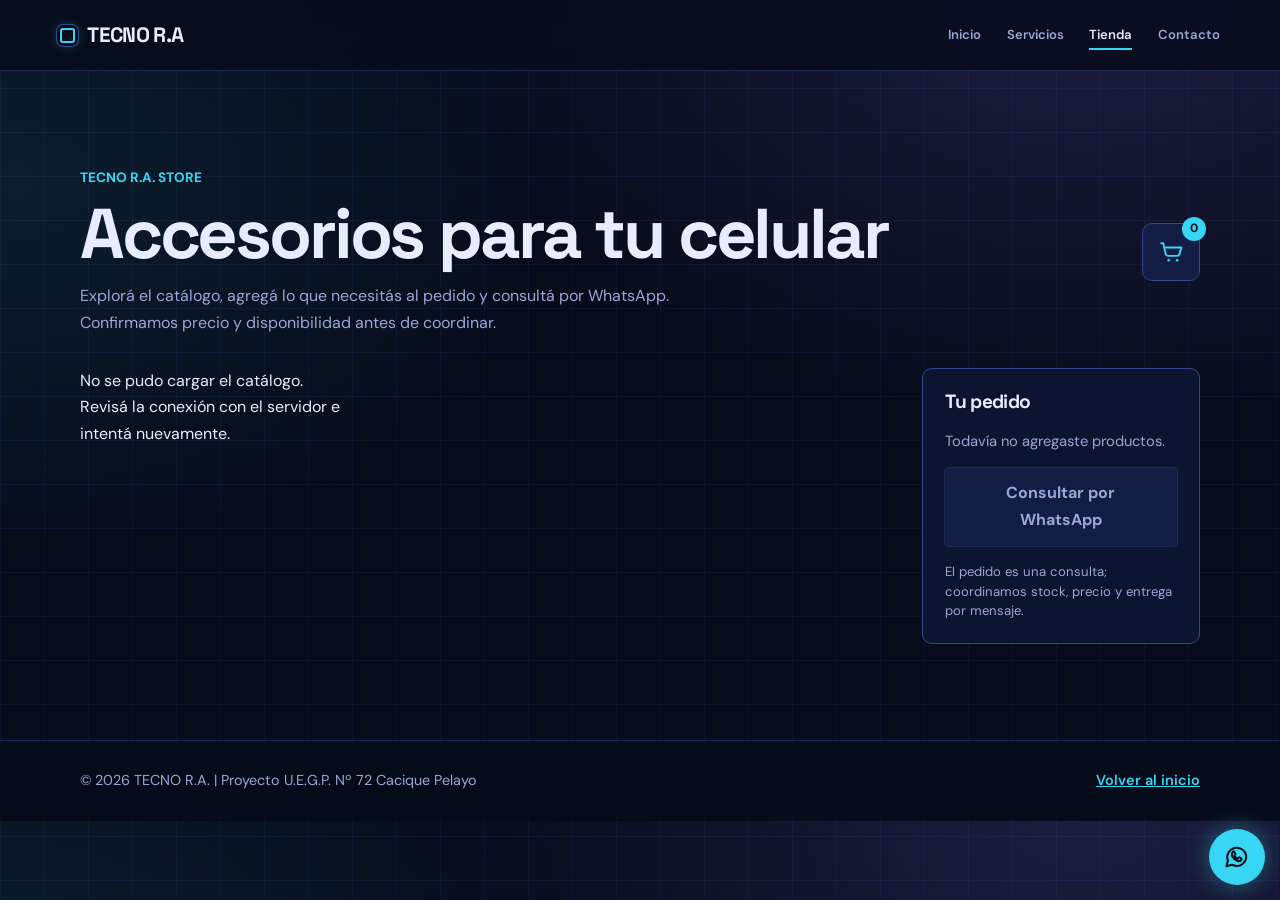
==== commit cc81690b: "Add files via upload" ====
--- a/tienda.html
+++ b/tienda.html
@@ -1,62 +1,64 @@
-<!DOCTYPE html>
-<html lang="es">
-<head>
-    <meta charset="UTF-8">
-    <meta name="viewport" content="width=device-width, initial-scale=1.0, viewport-fit=cover">
-    <meta name="description" content="Tienda de accesorios para celulares de TECNO R.A. Consultá productos y disponibilidad por WhatsApp.">
-    <meta name="theme-color" content="#f7f8fd">
-    <title>TECNO R.A. | Tienda de accesorios</title>
-    <link rel="preconnect" href="https://fonts.googleapis.com">
-    <link rel="preconnect" href="https://fonts.gstatic.com" crossorigin>
-    <link href="https://fonts.googleapis.com/css2?family=DM+Sans:wght@400;500;600;700&family=Space+Grotesk:wght@500;600;700&display=swap" rel="stylesheet" media="print" onload="this.media='all'">
-    <noscript><link href="https://fonts.googleapis.com/css2?family=DM+Sans:wght@400;500;600;700&family=Space+Grotesk:wght@500;600;700&display=swap" rel="stylesheet"></noscript>
-    <link rel="stylesheet" href="style.css">
-</head>
-<body>
-    <header>
-        <nav id="navbar" aria-label="Navegación principal">
-            <a class="logo logo-enlace" href="index.html" aria-label="TECNO R.A. - Inicio"><span>TECNO R.A</span></a>
-            <ul class="nav-links">
-                <li><a href="index.html">Inicio</a></li>
-                <li><a href="index.html#servicios">Servicios</a></li>
-                <li><a href="#tienda">Tienda</a></li>
-                <li><a href="index.html#contacto">Contacto</a></li>
-            </ul>
-        </nav>
-    </header>
-
-    <main id="sitio-publico">
-        <section id="tienda" aria-labelledby="titulo-tienda">
-            <div class="tienda-encabezado tienda-encabezado-pagina">
-                <div>
-                    <p class="tienda-etiqueta">TECNO R.A. STORE</p>
-                    <h1 id="titulo-tienda">Accesorios para tu celular</h1>
-                    <p>Explorá el catálogo, agregá lo que necesitás al pedido y consultá por WhatsApp. Confirmamos precio y disponibilidad antes de coordinar.</p>
-                </div>
-                <span class="tienda-carrito-resumen" aria-label="Tu carrito">
-                    <svg aria-hidden="true" viewBox="0 0 24 24" fill="none"><path d="M3 4h2l2.2 10.2a2 2 0 0 0 2 1.6h8.9a2 2 0 0 0 1.9-1.4L22 8H6" stroke="currentColor" stroke-width="1.8" stroke-linecap="round" stroke-linejoin="round"/><circle cx="10" cy="20" r="1.2" fill="currentColor"/><circle cx="18" cy="20" r="1.2" fill="currentColor"/></svg>
-                    <span id="tienda-carrito-cantidad" aria-live="polite">0</span>
-                </span>
-            </div>
-            <div class="tienda-layout tienda-layout-completa">
-                <div id="tienda-productos" class="tienda-productos" data-modo="completo" aria-live="polite"></div>
-                <aside class="tienda-carrito" aria-labelledby="titulo-carrito">
-                    <h2 id="titulo-carrito">Tu pedido</h2>
-                    <p id="carrito-vacio" class="carrito-vacio">Todavía no agregaste productos.</p>
-                    <ul id="carrito-lista" class="carrito-lista"></ul>
-                    <p id="carrito-total" class="carrito-total" hidden></p>
-                    <button id="enviar-pedido-whatsapp" class="btn-enviar" type="button" disabled>Consultar por WhatsApp</button>
-                    <p class="tienda-nota">El pedido es una consulta; coordinamos stock, precio y entrega por mensaje.</p>
-                </aside>
-            </div>
-        </section>
-    </main>
-
-    <footer>
-        <p>&copy; 2026 TECNO R.A. | Proyecto U.E.G.P. Nº 72 Cacique Pelayo</p>
-        <a class="tienda-volver" href="index.html">Volver al inicio</a>
-    </footer>
-
-    <script src="script.js"></script>
-</body>
-</html>
+<!DOCTYPE html>
+<html lang="es">
+<head>
+    <meta charset="UTF-8">
+    <meta name="viewport" content="width=device-width, initial-scale=1.0, viewport-fit=cover">
+    <meta name="description" content="Tienda de accesorios para celulares de TECNO R.A. Consultá productos y disponibilidad por WhatsApp.">
+    <meta name="theme-color" content="#070b1a">
+    <title>TECNO R.A. | Tienda de accesorios</title>
+    <link rel="preconnect" href="https://fonts.googleapis.com">
+    <link rel="preconnect" href="https://fonts.gstatic.com" crossorigin>
+    <link href="https://fonts.googleapis.com/css2?family=DM+Sans:wght@400;500;600;700&family=Space+Grotesk:wght@500;600;700&display=swap" rel="stylesheet" media="print" onload="this.media='all'">
+    <noscript><link href="https://fonts.googleapis.com/css2?family=DM+Sans:wght@400;500;600;700&family=Space+Grotesk:wght@500;600;700&display=swap" rel="stylesheet"></noscript>
+    <link rel="stylesheet" href="style.css">
+</head>
+<body>
+    <header>
+        <nav id="navbar" aria-label="Navegación principal">
+            <a class="logo logo-enlace" href="index.html" aria-label="TECNO R.A. - Inicio"><span>TECNO R.A</span></a>
+            <ul class="nav-links">
+                <li><a href="index.html">Inicio</a></li>
+                <li><a href="index.html#servicios">Servicios</a></li>
+                <li><a href="#tienda">Tienda</a></li>
+                <li><a href="index.html#contacto">Contacto</a></li>
+            </ul>
+        </nav>
+    </header>
+
+    <main id="sitio-publico">
+        <section id="tienda" aria-labelledby="titulo-tienda">
+            <div class="tienda-encabezado tienda-encabezado-pagina">
+                <div>
+                    <p class="tienda-etiqueta">TECNO R.A. STORE</p>
+                    <h1 id="titulo-tienda">Accesorios para tu celular</h1>
+                    <p>Explorá el catálogo, agregá lo que necesitás al pedido y consultá por WhatsApp. Confirmamos precio y disponibilidad antes de coordinar.</p>
+                </div>
+                <span class="tienda-carrito-resumen" aria-label="Tu carrito">
+                    <svg aria-hidden="true" viewBox="0 0 24 24" fill="none"><path d="M3 4h2l2.2 10.2a2 2 0 0 0 2 1.6h8.9a2 2 0 0 0 1.9-1.4L22 8H6" stroke="currentColor" stroke-width="1.8" stroke-linecap="round" stroke-linejoin="round"/><circle cx="10" cy="20" r="1.2" fill="currentColor"/><circle cx="18" cy="20" r="1.2" fill="currentColor"/></svg>
+                    <span id="tienda-carrito-cantidad" aria-live="polite">0</span>
+                </span>
+            </div>
+            <div class="tienda-layout tienda-layout-completa">
+                <div id="tienda-productos" class="tienda-productos" data-modo="completo" aria-live="polite"></div>
+                <aside class="tienda-carrito" aria-labelledby="titulo-carrito">
+                    <h2 id="titulo-carrito">Tu pedido</h2>
+                    <p id="carrito-vacio" class="carrito-vacio">Todavía no agregaste productos.</p>
+                    <ul id="carrito-lista" class="carrito-lista"></ul>
+                    <p id="carrito-total" class="carrito-total" hidden></p>
+                    <button id="enviar-pedido-whatsapp" class="btn-enviar" type="button" disabled>Consultar por WhatsApp</button>
+                    <p class="tienda-nota">El pedido es una consulta; coordinamos stock, precio y entrega por mensaje.</p>
+                </aside>
+            </div>
+        </section>
+    </main>
+
+    <footer>
+        <p>&copy; 2026 TECNO R.A. | Proyecto U.E.G.P. Nº 72 Cacique Pelayo</p>
+        <a class="tienda-volver" href="index.html">Volver al inicio</a>
+    </footer>
+
+    <a class="wa-flotante" href="https://wa.me/5493624542645" target="_blank" rel="noopener noreferrer" aria-label="Escribinos por WhatsApp"><svg viewBox="0 0 24 24" aria-hidden="true"><path d="M20.5 11.8a8.4 8.4 0 0 1-12.4 7.4L3 20.5l1.3-4.9A8.4 8.4 0 1 1 20.5 11.8Z"/><path d="M8.4 8.1c.2-.5.5-.5.8-.5h.5c.2 0 .4.1.5.4l.7 1.7c.1.2.1.4-.1.6l-.5.6c-.2.2-.2.4-.1.6.5.9 1.3 1.7 2.3 2.2.2.1.4.1.6-.1l.7-.8c.2-.2.4-.2.6-.1l1.6.8c.2.1.4.2.4.4 0 .2-.1 1-.7 1.5-.5.5-1.2.7-1.9.6-1-.1-2.2-.6-3.5-1.7-1.1-.9-2-2.1-2.3-3.1-.4-1-.1-2.3.4-3.1Z"/></svg></a>
+
+    <script src="script.js"></script>
+</body>
+</html>
--- a/style.css
+++ b/style.css
@@ -1,36 +1,37 @@
-/* Identidad visual TECNO R.A. */
+/* ====================================================
+   TECNO R.A. - Diseño tecnológico (modo oscuro)
+   Títulos: Space Grotesk | Texto: DM Sans
+   ==================================================== */
+
 :root {
-    color-scheme: light;
-    font-family: "DM Sans", -apple-system, BlinkMacSystemFont, "Segoe UI", Roboto, "Helvetica Neue", Arial, sans-serif;
-    color: #18213b;
-    background: #f7f8fd;
+    color-scheme: dark;
+    font-family: "DM Sans", -apple-system, BlinkMacSystemFont, "Segoe UI", Roboto, Arial, sans-serif;
     font-synthesis: none;
     text-rendering: optimizeLegibility;
     -webkit-font-smoothing: antialiased;
-    -moz-osx-font-smoothing: grayscale;
-    --azul-marca: #3868e8;
-    --morado-marca: #8650d8;
-    --tinta: #18213b;
-    --texto-suave: #626c84;
-    --borde: #e5e8f2;
-    --sombra: 0 18px 48px rgba(42, 50, 95, 0.09);
-    --gradiente: linear-gradient(120deg, var(--azul-marca), var(--morado-marca));
-}
-
-*,
-*::before,
-*::after {
-    box-sizing: border-box;
-}
-
-[hidden] {
-    display: none !important;
-}
+
+    --fondo: #070b1a;
+    --panel: #0d1430;
+    --panel-2: #131c42;
+    --linea: #1e2b57;
+    --linea-viva: #34478f;
+    --cian: #38d6f5;
+    --violeta: #8b7cff;
+    --texto: #e8ecff;
+    --suave: #9aa7d6;
+    --ok: #4ade80;
+    --alerta: #ff8aa0;
+    --r-s: 4px;
+    --r-m: 10px;
+}
+
+*, *::before, *::after { box-sizing: border-box; }
+[hidden] { display: none !important; }
 
 html {
     min-width: 280px;
     scroll-behavior: smooth;
-    scroll-padding-top: 6rem;
+    scroll-padding-top: 5.5rem;
     -webkit-text-size-adjust: 100%;
     text-size-adjust: 100%;
 }
@@ -39,125 +40,87 @@
     min-width: 280px;
     margin: 0;
     background:
-        radial-gradient(ellipse at 90% 0%, rgba(134, 80, 216, 0.09), transparent 27rem),
-        radial-gradient(ellipse at 0% 24%, rgba(56, 104, 232, 0.07), transparent 24rem),
-        #f7f8fd;
-    color: var(--tinta);
+        radial-gradient(ellipse 40rem 26rem at 85% 0%, rgba(139, 124, 255, 0.16), transparent),
+        radial-gradient(ellipse 36rem 24rem at 0% 22%, rgba(56, 214, 245, 0.09), transparent),
+        linear-gradient(rgba(52, 71, 143, 0.14) 1px, transparent 1px) 0 0 / 44px 44px,
+        linear-gradient(90deg, rgba(52, 71, 143, 0.14) 1px, transparent 1px) 0 0 / 44px 44px,
+        var(--fondo);
+    color: var(--texto);
     font-size: 1rem;
-    line-height: 1.7;
+    line-height: 1.65;
     padding-right: env(safe-area-inset-right);
     padding-left: env(safe-area-inset-left);
 }
 
-::selection {
-    background: rgba(134, 80, 216, 0.2);
-}
-
-h1,
-h2,
-h3,
-.logo {
-    font-family: "Space Grotesk", -apple-system, BlinkMacSystemFont, "Segoe UI", Roboto, "Helvetica Neue", Arial, sans-serif;
+::selection { background: var(--cian); color: var(--fondo); }
+
+h1, h2, h3, .logo {
+    font-family: "Space Grotesk", -apple-system, BlinkMacSystemFont, "Segoe UI", Roboto, sans-serif;
     font-weight: 700;
-    line-height: 1.12;
-}
-
-h1,
-h2,
-h3,
-p {
-    margin-top: 0;
-}
-
-h1 {
-    max-width: 15ch;
-    margin: 0 auto 1rem;
-    font-size: 2.5rem;
-    font-size: clamp(2.5rem, 7vw, 5.25rem);
-    letter-spacing: -0.065em;
-}
-
-h2 {
-    margin-bottom: 2rem;
-    font-size: 1.85rem;
-    font-size: clamp(1.85rem, 4vw, 3rem);
-    letter-spacing: -0.05em;
-    text-align: center;
-}
-
-h3 {
-    letter-spacing: -0.03em;
-}
-
-a {
-    color: inherit;
-}
-
-button,
-input,
-select,
-textarea {
-    font: inherit;
-}
-
-button,
-a {
-    -webkit-tap-highlight-color: transparent;
-}
-
+    line-height: 1.1;
+    color: var(--texto);
+}
+
+h1, h2, h3, p { margin-top: 0; }
+h1 { margin-bottom: 1.1rem; font-size: clamp(2.4rem, 6vw, 4.4rem); letter-spacing: -0.045em; }
+h2 { margin-bottom: 1.75rem; font-size: clamp(1.8rem, 4vw, 2.6rem); letter-spacing: -0.035em; }
+h3 { letter-spacing: -0.015em; }
+a { color: inherit; }
+
+button, input, select, textarea { font: inherit; font-size: 1rem; }
+button, a { -webkit-tap-highlight-color: transparent; touch-action: manipulation; }
+
+:focus-visible { outline: 2px solid var(--cian); outline-offset: 3px; }
+
+/* ---------- Header ---------- */
 header {
     position: -webkit-sticky;
     position: sticky;
-    z-index: 10;
+    z-index: 100;
     top: 0;
-    border-bottom: 1px solid rgba(229, 232, 242, 0.75);
-    background: rgba(255, 255, 255, 0.88);
-    box-shadow: 0 4px 24px rgba(37, 44, 83, 0.04);
-    -webkit-backdrop-filter: blur(18px);
-    backdrop-filter: blur(18px);
-}
+    border-bottom: 1px solid var(--linea);
+    background: rgba(7, 11, 26, 0.82);
+    -webkit-backdrop-filter: blur(14px);
+    backdrop-filter: blur(14px);
+    transition: border-color 250ms ease;
+}
+
+header.header-scroll { border-bottom-color: var(--linea-viva); }
 
 #navbar {
     display: flex;
     width: calc(100% - 3rem);
     max-width: 1160px;
-    min-height: 5rem;
+    min-height: 4.4rem;
     align-items: center;
     justify-content: space-between;
-    gap: 2rem;
+    gap: 1.5rem;
     margin: 0 auto;
 }
 
 .logo {
     display: inline-flex;
     align-items: center;
-    gap: 0.7rem;
-    color: var(--tinta);
-    font-size: 0.86rem;
-    font-size: clamp(0.86rem, 1.5vw, 1.2rem);
-    letter-spacing: -0.04em;
+    gap: 0.75rem;
+    font-size: clamp(1rem, 1.8vw, 1.3rem);
+    letter-spacing: -0.03em;
     white-space: nowrap;
-}
-
-.logo-enlace {
     text-decoration: none;
 }
 
 .logo::before {
-    width: 0.8rem;
-    height: 2rem;
-    border-radius: 0.35rem;
-    background: var(--gradiente);
-    box-shadow: 0 5px 16px rgba(87, 91, 220, 0.3);
+    width: 0.95rem;
+    height: 0.95rem;
+    border: 2px solid var(--cian);
+    border-radius: 3px;
+    box-shadow: 0 0 0 3px var(--fondo), 0 0 0 4px var(--linea-viva), 0 0 14px rgba(56, 214, 245, 0.45);
     content: "";
-    transform: skew(-12deg);
 }
 
 .nav-links {
     display: flex;
     align-items: center;
-    gap: 0.35rem;
-    gap: clamp(0.35rem, 2vw, 2.5rem);
+    gap: clamp(0.4rem, 2vw, 2rem);
     margin: 0;
     padding: 0;
     list-style: none;
@@ -168,9 +131,8 @@
     display: inline-flex;
     min-height: 44px;
     align-items: center;
-    color: #535d76;
-    font-size: 0.72rem;
-    font-size: clamp(0.72rem, 0.95vw, 0.95rem);
+    color: var(--suave);
+    font-size: clamp(0.82rem, 0.95vw, 0.95rem);
     font-weight: 600;
     text-decoration: none;
     transition: color 180ms ease;
@@ -179,202 +141,257 @@
 .nav-links a::after {
     position: absolute;
     right: 0;
-    bottom: 0.4rem;
+    bottom: 0.45rem;
     left: 0;
     height: 2px;
-    border-radius: 2px;
-    background: var(--gradiente);
+    background: var(--cian);
     content: "";
     transform: scaleX(0);
     transform-origin: left;
-    transition: transform 180ms ease;
+    transition: transform 200ms ease;
 }
 
 .nav-links a:hover,
-.nav-links a:focus-visible {
-    color: var(--azul-marca);
-}
+.nav-links a:focus-visible,
+.nav-links a[aria-current] { color: var(--texto); }
 
 .nav-links a:hover::after,
-.nav-links a:focus-visible::after {
-    transform: scaleX(1);
-}
-
+.nav-links a:focus-visible::after,
+.nav-links a[aria-current]::after { transform: scaleX(1); }
+
+/* ---------- Estructura ---------- */
 main > section {
     width: calc(100% - 3rem);
-    max-width: 1100px;
+    max-width: 1120px;
     margin: 0 auto;
-    padding: 4rem 0;
-    padding: clamp(4rem, 9vw, 7.5rem) 0;
+    padding: clamp(3.5rem, 8vw, 6rem) 0;
     scroll-margin-top: 5rem;
 }
 
+/* ---------- Hero ---------- */
 #inicio {
     display: grid;
-    min-height: 520px;
-    min-height: min(690px, calc(100vh - 5rem));
-    min-height: min(690px, calc(100svh - 5rem));
-    align-content: center;
-    justify-items: center;
-    padding-top: 4rem;
-    padding-top: clamp(4rem, 10vw, 8rem);
-    padding-bottom: 4rem;
-    padding-bottom: clamp(4rem, 10vw, 8rem);
-    text-align: center;
-}
-
-#inicio h1 {
-    color: #2c4bb3;
-}
-
-@supports ((-webkit-background-clip: text) or (background-clip: text)) {
-    #inicio h1 {
-        background: linear-gradient(115deg, #1d2e5a 15%, #3868e8 57%, #8650d8 95%);
-        -webkit-background-clip: text;
-        background-clip: text;
-        -webkit-text-fill-color: transparent;
-    }
-}
-
-#inicio p {
-    max-width: 36rem;
+    min-height: min(680px, calc(100vh - 4.4rem));
+    grid-template-columns: minmax(0, 1.15fr) minmax(0, 0.85fr);
+    align-items: center;
+    gap: clamp(2rem, 6vw, 5rem);
+}
+
+.hero-texto p {
+    max-width: 30rem;
     margin-bottom: 2rem;
-    color: var(--texto-suave);
-    font-size: 1.05rem;
+    color: var(--suave);
     font-size: clamp(1.05rem, 2vw, 1.25rem);
 }
 
 .btn-principal,
 .btn-enviar {
     display: inline-flex;
-    min-height: 3.25rem;
+    min-height: 3.2rem;
     align-items: center;
     justify-content: center;
-    padding: 0.85rem 1.5rem;
+    padding: 0.8rem 1.6rem;
     border: 0;
-    border-radius: 0.9rem;
-    background: var(--gradiente);
-    box-shadow: 0 10px 24px rgba(87, 91, 220, 0.27);
-    color: #fff;
+    border-radius: var(--r-s);
+    background: var(--cian);
+    box-shadow: 0 0 0 1px var(--cian), 0 0 24px rgba(56, 214, 245, 0.28);
+    color: #04101f;
     font-weight: 700;
     text-decoration: none;
     cursor: pointer;
-    transition: box-shadow 200ms ease, transform 200ms ease;
+    transition: box-shadow 200ms ease, background 200ms ease;
 }
 
 .btn-principal:hover,
-.btn-enviar:hover {
-    box-shadow: 0 14px 30px rgba(87, 91, 220, 0.35);
-    transform: translateY(-2px);
-}
-
-#servicios {
-    width: 100%;
-    max-width: none;
-    padding-right: 1.5rem;
-    padding-right: max(1.5rem, calc((100% - 1100px) / 2));
-    padding-left: 1.5rem;
-    padding-left: max(1.5rem, calc((100% - 1100px) / 2));
-    background: linear-gradient(180deg, rgba(255, 255, 255, 0), rgba(255, 255, 255, 0.75), rgba(255, 255, 255, 0));
-}
-
+.btn-enviar:hover:not(:disabled) {
+    background: #7ae6fa;
+    box-shadow: 0 0 0 1px #7ae6fa, 0 0 36px rgba(56, 214, 245, 0.5);
+}
+
+.btn-enviar:disabled {
+    background: var(--panel-2);
+    box-shadow: 0 0 0 1px var(--linea);
+    color: var(--suave);
+    cursor: not-allowed;
+}
+
+/* Teléfono con seguimiento de reparación */
+.equipo {
+    position: relative;
+    width: min(100%, 19rem);
+    aspect-ratio: 9 / 16;
+    justify-self: center;
+    padding: 0.8rem;
+    border: 2px solid var(--linea-viva);
+    border-radius: 2.4rem;
+    background: var(--panel);
+    box-shadow: 0 0 70px rgba(139, 124, 255, 0.2), inset 0 0 30px rgba(56, 214, 245, 0.05);
+}
+
+.equipo::before {
+    position: absolute;
+    top: 1.1rem;
+    left: 50%;
+    z-index: 2;
+    width: 4rem;
+    height: 0.6rem;
+    border-radius: 999px;
+    background: var(--fondo);
+    content: "";
+    transform: translateX(-50%);
+}
+
+.equipo-pantalla {
+    position: relative;
+    display: flex;
+    height: 100%;
+    flex-direction: column;
+    overflow: hidden;
+    padding: 3rem 1.3rem 1.4rem;
+    border-radius: 1.7rem;
+    background: var(--fondo);
+}
+
+.equipo-pantalla::after {
+    position: absolute;
+    right: 0;
+    left: 0;
+    height: 3rem;
+    background: linear-gradient(transparent, rgba(56, 214, 245, 0.22), transparent);
+    content: "";
+    opacity: 0;
+    animation: barrido 2.4s ease-out 0.4s 1;
+}
+
+@keyframes barrido {
+    0% { top: -3rem; opacity: 1; }
+    100% { top: 100%; opacity: 0; }
+}
+
+.equipo-titulo {
+    margin-bottom: 1.6rem;
+    color: var(--texto);
+    font-family: "Space Grotesk", sans-serif;
+    font-size: 1.1rem;
+    font-weight: 600;
+}
+
+.equipo-pasos {
+    display: grid;
+    gap: 1.6rem;
+    margin: 0;
+    padding: 0;
+    list-style: none;
+}
+
+.equipo-pasos li {
+    position: relative;
+    padding-left: 2rem;
+    color: var(--suave);
+    font-weight: 500;
+}
+
+.equipo-pasos li::before {
+    position: absolute;
+    top: 0.3rem;
+    left: 0;
+    width: 0.9rem;
+    height: 0.9rem;
+    border: 2px solid var(--linea-viva);
+    border-radius: 50%;
+    background: var(--fondo);
+    content: "";
+}
+
+.equipo-pasos li:not(:last-child)::after {
+    position: absolute;
+    top: 1.45rem;
+    bottom: -1.5rem;
+    left: 0.4rem;
+    width: 2px;
+    background: var(--linea-viva);
+    content: "";
+}
+
+.equipo-pasos .hecho { color: var(--texto); }
+.equipo-pasos .hecho::before { border-color: var(--cian); background: var(--cian); }
+.equipo-pasos .hecho::after { background: var(--cian) !important; }
+
+.equipo-pasos .activo { color: var(--violeta); font-weight: 700; }
+.equipo-pasos .activo::before {
+    border-color: var(--violeta);
+    background: var(--violeta);
+    animation: pulso 1.8s ease-in-out infinite;
+}
+
+@keyframes pulso {
+    0%, 100% { box-shadow: 0 0 0 0 rgba(139, 124, 255, 0.6); }
+    50% { box-shadow: 0 0 0 7px rgba(139, 124, 255, 0); }
+}
+
+.equipo-pie {
+    margin: auto 0 0;
+    padding-top: 1rem;
+    border-top: 1px solid var(--linea);
+    color: var(--suave);
+    font-size: 0.82rem;
+    line-height: 1.4;
+}
+
+/* ---------- Servicios ---------- */
 .grid-servicios {
     display: grid;
-    grid-template-columns: repeat(2, minmax(0, 1fr));
-    gap: 1rem;
-    gap: clamp(1rem, 3vw, 1.5rem);
+    grid-template-columns: repeat(3, minmax(0, 1fr));
+    gap: 1.1rem;
 }
 
 .card {
     position: relative;
-    overflow: hidden;
-    min-height: 12rem;
-    padding: 1.5rem;
-    padding: clamp(1.5rem, 4vw, 2.5rem);
-    border: 1px solid rgba(229, 232, 242, 0.9);
-    border-radius: 1.4rem;
-    background: rgba(255, 255, 255, 0.9);
-    box-shadow: var(--sombra);
-    transition: border-color 220ms ease, box-shadow 220ms ease, transform 220ms ease;
-}
-
-.card::before {
-    position: absolute;
-    top: 0;
-    left: 1.5rem;
-    width: 3rem;
-    height: 0.25rem;
-    border-radius: 0 0 0.3rem 0.3rem;
-    background: var(--gradiente);
-    content: "";
-}
-
-.card:hover {
-    border-color: rgba(134, 80, 216, 0.3);
-    box-shadow: 0 24px 56px rgba(42, 50, 95, 0.14);
-    transform: translateY(-5px);
-}
-
-.card h3 {
-    margin-bottom: 0.65rem;
-    font-size: 1.35rem;
-}
-
-.card p {
-    margin-bottom: 0;
-    color: var(--texto-suave);
-}
+    padding: 1.6rem 1.5rem 1.7rem;
+    border: 1px solid var(--linea);
+    border-left: 3px solid var(--cian);
+    border-radius: var(--r-s) var(--r-m) var(--r-m) var(--r-s);
+    background: var(--panel);
+    transition: border-color 200ms ease, background 200ms ease;
+}
+
+.card:hover { border-color: var(--linea-viva); border-left-color: var(--cian); background: var(--panel-2); }
+.card:nth-child(2) { border-left-color: var(--violeta); }
+.card:nth-child(3) { border-left-color: var(--ok); }
+
+.card h3 { margin-bottom: 0.5rem; font-size: 1.25rem; }
+.card p { margin-bottom: 0; color: var(--suave); }
 
 .card-tienda {
+    grid-column: 1 / -1;
     display: flex;
     align-items: center;
-    gap: 1rem;
-    color: inherit;
+    gap: 1.2rem;
+    border-left-color: var(--cian) !important;
     text-decoration: none;
 }
 
-.card-tienda-texto {
-    flex: 1;
-}
-
-.card-tienda-texto h3 {
-    margin-bottom: 0.65rem;
-}
+.card-tienda-texto { flex: 1; }
+.card-tienda-texto h3, .card-tienda-texto p { display: block; }
+.card-tienda-flecha { color: var(--cian); font-size: 1.6rem; transition: transform 200ms ease; }
+.card-tienda:hover .card-tienda-flecha { transform: translateX(6px); }
 
 .icono-carrito,
 .tienda-carrito-resumen {
     display: grid;
-    flex: 0 0 3.5rem;
-    width: 3.5rem;
-    height: 3.5rem;
+    flex: 0 0 3.2rem;
+    width: 3.2rem;
+    height: 3.2rem;
     place-items: center;
-    border-radius: 1.1rem;
-    background: var(--gradiente);
-    box-shadow: 0 8px 18px rgba(73, 83, 195, 0.22);
-    color: #fff;
-}
-
-.icono-carrito svg,
-.tienda-carrito-resumen svg {
-    width: 1.8rem;
-    height: 1.8rem;
-}
-
-.card-tienda-flecha {
-    color: var(--morado-marca);
-    font-size: 1.8rem;
-    transition: transform 180ms ease;
-}
-
-.card-tienda:hover .card-tienda-flecha {
-    transform: translateX(5px);
-}
-
-#tienda {
-    width: calc(100% - 3rem);
-    max-width: 1100px;
-}
-
+    border: 1px solid var(--linea-viva);
+    border-radius: var(--r-m);
+    background: var(--panel-2);
+    color: var(--cian);
+}
+
+.icono-carrito svg, .tienda-carrito-resumen svg { width: 1.6rem; height: 1.6rem; }
+
+/* ---------- Tienda ---------- */
 .tienda-encabezado {
     display: flex;
     align-items: center;
@@ -383,102 +400,46 @@
     margin-bottom: 2rem;
 }
 
-.tienda-encabezado h2 {
-    margin-bottom: 0.7rem;
-    text-align: left;
-}
-
-.tienda-encabezado-pagina h1 {
-    max-width: none;
-    margin: 0 0 0.7rem;
-    font-size: 2rem;
-    font-size: clamp(2rem, 5vw, 3.5rem);
-    text-align: left;
-}
-
-.tienda-encabezado > div > p:last-child {
-    max-width: 42rem;
-    margin-bottom: 0;
-    color: var(--texto-suave);
-}
-
-.tienda-etiqueta,
-.producto-categoria {
+.tienda-encabezado h2, .tienda-encabezado h1 { margin-bottom: 0.6rem; text-align: left; }
+.tienda-encabezado p:last-child { max-width: 38rem; margin-bottom: 0; color: var(--suave); }
+
+.tienda-etiqueta, .producto-categoria {
     margin-bottom: 0.4rem;
-    color: var(--morado-marca);
-    font-size: 0.78rem;
+    color: var(--cian);
+    font-size: 0.85rem;
     font-weight: 700;
-    letter-spacing: 0.1em;
-    text-transform: uppercase;
-}
-
-.tienda-carrito-resumen {
-    position: relative;
-    flex-basis: 4rem;
-    width: 4rem;
-    height: 4rem;
-}
+}
+
+.tienda-carrito-resumen { position: relative; flex-basis: 3.6rem; width: 3.6rem; height: 3.6rem; }
 
 .tienda-carrito-resumen span {
     position: absolute;
-    top: -0.35rem;
-    right: -0.35rem;
-    display: grid;
-    min-width: 1.4rem;
-    height: 1.4rem;
+    top: -0.45rem;
+    right: -0.45rem;
+    display: grid;
+    min-width: 1.5rem;
+    height: 1.5rem;
     place-items: center;
-    padding: 0 0.25rem;
-    border: 2px solid #fff;
+    padding: 0 0.3rem;
     border-radius: 999px;
-    background: #fff;
-    color: var(--azul-marca);
+    background: var(--cian);
+    color: #04101f;
     font-size: 0.75rem;
     font-weight: 700;
 }
 
+.tienda-carrito-resumen span.bump, .tienda-carrito-resumen.bump { animation: rebote 320ms ease; }
+@keyframes rebote { 50% { transform: scale(1.25); } }
+
+.tienda-ver-mas { margin-bottom: 1.75rem; }
+
 .tienda-layout {
     display: grid;
-    grid-template-columns: minmax(0, 1fr) minmax(16rem, 0.32fr);
+    grid-template-columns: minmax(0, 1fr) minmax(17rem, 0.34fr);
     align-items: start;
     gap: 1.5rem;
 }
 
-.tienda-layout-completa {
-    align-items: start;
-}
-
-.tienda-ver-mas {
-    display: flex;
-    width: fit-content;
-    gap: 0.65rem;
-    margin: 0 0 1.25rem auto;
-}
-
-.tienda-ver-mas span {
-    font-size: 1.2em;
-    transition: transform 180ms ease;
-}
-
-.tienda-ver-mas:hover span {
-    transform: translateX(4px);
-}
-
-.tienda-nota {
-    margin: 0.75rem 0 0;
-    color: var(--texto-suave);
-    font-size: 0.78rem;
-}
-
-.tienda-volver {
-    display: inline-block;
-    min-height: 44px;
-    margin-top: 0.5rem;
-    color: var(--azul-marca);
-    font-size: 0.9rem;
-    font-weight: 600;
-    text-underline-offset: 0.2em;
-}
-
 .tienda-productos {
     display: grid;
     grid-template-columns: repeat(3, minmax(0, 1fr));
@@ -487,235 +448,139 @@
 
 .producto-card {
     display: flex;
-    min-width: 0;
     flex-direction: column;
-    padding: 1.25rem;
-    border: 1px solid var(--borde);
-    border-radius: 1.1rem;
-    background: #fff;
-    box-shadow: 0 10px 28px rgba(42, 50, 95, 0.07);
-    transition: box-shadow 200ms ease, transform 200ms ease;
-}
-
-.producto-card:hover {
-    box-shadow: var(--sombra);
-    transform: translateY(-3px);
-}
+    padding: 1rem;
+    border: 1px solid var(--linea);
+    border-radius: var(--r-m);
+    background: var(--panel);
+    transition: border-color 200ms ease;
+}
+
+.producto-card:hover { border-color: var(--cian); }
 
 .producto-icono {
     display: grid;
     min-height: 7rem;
     margin-bottom: 1rem;
     place-items: center;
-    border-radius: 0.85rem;
-    background: linear-gradient(135deg, #f1f5ff, #f7f0ff);
-    font-size: 3.25rem;
-}
-
-.producto-card .producto-categoria {
-    font-size: 0.68rem;
-}
-
-.producto-card h3 {
-    min-height: 2.8em;
-    margin-bottom: 0.5rem;
-    font-size: 1.05rem;
-}
-
-.producto-precio {
-    margin-bottom: 0.2rem;
-    color: var(--tinta);
-    font-weight: 700;
-}
-
-.producto-disponibilidad {
-    min-height: 1.5em;
-    margin-bottom: 1rem;
-    color: var(--texto-suave);
-    font-size: 0.82rem;
-}
+    border: 1px solid var(--linea);
+    border-radius: var(--r-s);
+    background:
+        radial-gradient(circle, var(--linea-viva) 1px, transparent 1.5px) 0 0 / 14px 14px,
+        var(--fondo);
+    font-size: 3.2rem;
+}
+
+.producto-card h3 { min-height: 2.5em; margin-bottom: 0.4rem; font-size: 1.05rem; line-height: 1.25; }
+.producto-precio { margin-bottom: 0.2rem; font-family: "Space Grotesk", sans-serif; font-size: 1.25rem; font-weight: 700; }
+.producto-disponibilidad { min-height: 1.5em; margin-bottom: 1rem; color: var(--suave); font-size: 0.85rem; }
 
 .producto-agregar {
     min-height: 2.8rem;
     margin-top: auto;
-    padding: 0.65rem 0.8rem;
-    border: 0;
-    border-radius: 0.75rem;
-    background: var(--gradiente);
-    color: #fff;
-    font: inherit;
-    font-size: 0.9rem;
+    padding: 0.6rem 0.8rem;
+    border: 1px solid var(--cian);
+    border-radius: var(--r-s);
+    background: transparent;
+    color: var(--cian);
     font-weight: 700;
     cursor: pointer;
-    transition: box-shadow 180ms ease, transform 180ms ease;
-}
-
-.producto-agregar:hover:not(:disabled) {
-    box-shadow: 0 8px 18px rgba(73, 83, 195, 0.25);
-    transform: translateY(-2px);
-}
-
-.producto-agregar:disabled {
-    background: #d8dce8;
-    color: #69728a;
-    cursor: not-allowed;
-}
+    transition: background 180ms ease, color 180ms ease;
+}
+
+.producto-agregar:hover:not(:disabled), .producto-agregar.agregado { background: var(--cian); color: #04101f; }
+.producto-agregar:disabled { border-color: var(--linea); color: var(--suave); cursor: not-allowed; }
 
 .tienda-carrito {
     position: -webkit-sticky;
     position: sticky;
-    top: 6.5rem;
+    top: 5.5rem;
     padding: 1.4rem;
-    border: 1px solid var(--borde);
-    border-radius: 1.1rem;
-    background: #fff;
-    box-shadow: var(--sombra);
-}
-
-.tienda-carrito h2,
-.tienda-carrito h3 {
-    margin-bottom: 1rem;
-    font-size: 1.17rem;
-    letter-spacing: -0.03em;
-    text-align: left;
-}
-
-.carrito-vacio {
-    color: var(--texto-suave);
+    border: 1px solid var(--linea-viva);
+    border-radius: var(--r-m);
+    background: var(--panel);
+}
+
+.tienda-carrito h2, .tienda-carrito h3 { margin-bottom: 1rem; font-size: 1.2rem; text-align: left; }
+.carrito-vacio { color: var(--suave); font-size: 0.92rem; }
+.tienda-nota { margin: 1rem 0 0; color: var(--suave); font-size: 0.82rem; line-height: 1.5; }
+
+.carrito-lista { display: grid; gap: 0.8rem; margin: 0; padding: 0; list-style: none; }
+
+.carrito-item {
+    display: grid;
+    grid-template-columns: minmax(0, 1fr) auto;
+    gap: 0.3rem 0.6rem;
+    padding: 0 0 0.8rem 0.7rem;
+    border-bottom: 1px solid var(--linea);
+    border-left: 2px solid var(--linea-viva);
     font-size: 0.9rem;
-}
-
-.carrito-lista {
-    display: grid;
-    gap: 0.75rem;
-    margin: 0;
-    padding: 0;
-    list-style: none;
-}
-
-.carrito-item {
-    display: grid;
-    grid-template-columns: minmax(0, 1fr) auto;
-    gap: 0.35rem 0.6rem;
-    padding-bottom: 0.75rem;
-    border-bottom: 1px solid var(--borde);
-    font-size: 0.88rem;
-}
-
-.carrito-item-info {
-    font-weight: 600;
-}
-
-.carrito-item-precio {
-    color: var(--texto-suave);
-}
+    transition: opacity 250ms ease;
+}
+
+.carrito-item.nuevo { border-left-color: var(--cian); }
+.carrito-item.saliendo { opacity: 0; }
+.carrito-item-precio { font-weight: 700; }
 
 .carrito-quitar {
     grid-column: 1 / -1;
     justify-self: start;
+    min-height: 32px;
     padding: 0.2rem 0;
     border: 0;
     background: transparent;
-    color: #6a52bc;
-    font: inherit;
-    font-size: 0.8rem;
+    color: var(--alerta);
+    font-size: 0.82rem;
     text-decoration: underline;
     cursor: pointer;
 }
 
-.carrito-total {
-    margin: 1rem 0;
-    font-weight: 700;
-}
-
-.tienda-carrito .btn-enviar {
-    width: 100%;
-    min-height: 3rem;
-    padding: 0.7rem;
-    font-size: 0.9rem;
-}
-
-.tienda-carrito .btn-enviar:disabled {
-    background: #c5cada;
-    box-shadow: none;
-    cursor: not-allowed;
-}
-
+.carrito-total { margin: 1.1rem 0; font-family: "Space Grotesk", sans-serif; font-size: 1.15rem; font-weight: 700; }
+.tienda-carrito .btn-enviar { width: 100%; }
+
+.tienda-layout-completa { margin-top: 0.5rem; }
+
+/* ---------- Contacto ---------- */
 #contacto {
     display: grid;
     grid-template-columns: minmax(0, 1fr) minmax(16rem, 0.85fr);
     align-items: start;
-    gap: 1.5rem 1.5rem;
-    gap: 1.5rem clamp(1.5rem, 5vw, 4rem);
-}
-
-#contacto > h2 {
-    grid-column: 1 / -1;
-    margin-bottom: 0.5rem;
-}
-
-#form-presupuesto,
-.contactos-directos {
-    padding: 1.25rem;
+    gap: 1.5rem;
+}
+
+#contacto > h2 { grid-column: 1 / -1; margin-bottom: 0.25rem; }
+
+#form-presupuesto, .contactos-directos {
     padding: clamp(1.25rem, 3vw, 2rem);
-    border: 1px solid var(--borde);
-    border-radius: 1.4rem;
-    background: #fff;
-    box-shadow: var(--sombra);
-}
-
-#form-presupuesto {
-    display: grid;
-    gap: 0.65rem;
-}
-
-#form-presupuesto label {
-    margin-top: 0.35rem;
-    color: #39445f;
-    font-size: 0.92rem;
-    font-weight: 700;
-}
-
-#form-presupuesto input,
-#form-presupuesto textarea {
+    border: 1px solid var(--linea);
+    border-radius: var(--r-m);
+    background: var(--panel);
+}
+
+#form-presupuesto { display: grid; gap: 0.7rem; }
+#form-presupuesto label, .admin-form label { margin-top: 0.3rem; color: var(--suave); font-size: 0.92rem; font-weight: 600; }
+
+#form-presupuesto input, #form-presupuesto textarea,
+.admin-form input, .admin-form select, .admin-estado-select, .admin-stock-cantidad {
     width: 100%;
-    min-height: 3rem;
-    padding: 0.8rem 0.9rem;
-    border: 1px solid #dce1ed;
-    border-radius: 0.75rem;
+    padding: 0.8rem 0.95rem;
+    border: 1px solid var(--linea-viva);
+    border-radius: var(--r-s);
+    background: var(--fondo);
+    color: var(--texto);
+    transition: border-color 160ms ease, box-shadow 160ms ease;
+}
+
+#form-presupuesto input:focus, #form-presupuesto textarea:focus,
+.admin-form input:focus, .admin-form select:focus, .admin-estado-select:focus, .admin-stock-cantidad:focus {
+    border-color: var(--cian);
     outline: none;
-    background: #fbfcff;
-    color: var(--tinta);
-    transition: border-color 180ms ease, box-shadow 180ms ease, background 180ms ease;
-}
-
-#form-presupuesto textarea {
-    min-height: 8rem;
-    resize: vertical;
-}
-
-#form-presupuesto input:focus,
-#form-presupuesto textarea:focus {
-    border-color: var(--azul-marca);
-    background: #fff;
-    box-shadow: 0 0 0 4px rgba(56, 104, 232, 0.12);
-}
-
-.btn-enviar {
-    width: 100%;
-    margin-top: 0.75rem;
-}
-
-.contactos-directos {
-    margin: 0;
-    background: linear-gradient(150deg, #fff, #f8f7ff);
-}
-
-.contactos-directos h3 {
-    margin-bottom: 1.25rem;
-    font-size: 1.2rem;
-    text-align: center;
-}
+    box-shadow: 0 0 0 3px rgba(56, 214, 245, 0.22);
+}
+
+#form-presupuesto .btn-enviar { margin-top: 0.6rem; }
+
+.contactos-directos h3 { margin-bottom: 1.4rem; font-size: 1.2rem; }
 
 .contactos-directos ul {
     display: grid;
@@ -727,14 +592,7 @@
     list-style: none;
 }
 
-.contactos-directos li a {
-    display: grid;
-    width: 3.5rem;
-    min-height: 3.5rem;
-    place-items: center;
-    border-radius: 1.1rem;
-    text-decoration: none;
-}
+.contactos-directos li a { display: grid; min-height: 3.2rem; place-items: center; text-decoration: none; }
 
 .texto-contacto {
     position: absolute;
@@ -751,19 +609,14 @@
     width: 3.1rem;
     height: 3.1rem;
     place-items: center;
-    border: 1px solid rgba(255, 255, 255, 0.45);
-    border-radius: 1rem;
-    background: var(--gradiente);
-    box-shadow: 0 8px 18px rgba(73, 83, 195, 0.22);
-    color: #fff;
-    transition: box-shadow 200ms ease, transform 200ms ease;
-}
-
-.contactos-directos a:hover .icono-contacto,
-.contactos-directos a:focus-visible .icono-contacto {
-    box-shadow: 0 12px 24px rgba(73, 83, 195, 0.35);
-    transform: translateY(-4px) scale(1.04);
-}
+    border: 1px solid var(--linea-viva);
+    border-radius: var(--r-m);
+    background: var(--panel-2);
+    color: var(--cian);
+    transition: border-color 180ms ease, background 180ms ease, color 180ms ease;
+}
+
+.contactos-directos a:hover .icono-contacto { border-color: var(--cian); background: var(--cian); color: #04101f; }
 
 .icono-contacto svg {
     width: 1.45rem;
@@ -775,1189 +628,234 @@
     stroke-width: 1.8;
 }
 
+/* ---------- Ubicación ---------- */
+.ubicacion-panel {
+    display: grid;
+    grid-template-columns: minmax(0, 0.8fr) minmax(0, 1.2fr);
+    align-items: center;
+    gap: clamp(1.5rem, 4vw, 3rem);
+    padding: clamp(1.25rem, 4vw, 2.5rem);
+    border: 1px solid var(--linea-viva);
+    border-radius: var(--r-m);
+    background: var(--panel);
+    box-shadow: 0 0 36px rgba(56, 214, 245, 0.07);
+}
+
+.ubicacion-encabezado h2 { margin-bottom: 0.75rem; }
+.ubicacion-encabezado > p:not(.tienda-etiqueta) { margin-bottom: 1.5rem; color: var(--suave); }
+
+.ubicacion-mapa {
+    min-height: 20rem;
+    overflow: hidden;
+    border: 1px solid var(--linea);
+    border-radius: var(--r-m);
+    background: var(--fondo);
+}
+
+.ubicacion-mapa iframe { display: block; width: 100%; height: 100%; min-height: 20rem; border: 0; }
+
+/* ---------- Panel de administración ---------- */
+.admin-panel { width: calc(100% - 2rem); max-width: 1160px; min-height: calc(100vh - 4rem); margin: 0 auto; padding: clamp(2rem, 6vw, 4rem) 0; }
+.admin-card { border: 1px solid var(--linea-viva); border-radius: var(--r-m); background: var(--panel); }
+.admin-login { width: 100%; max-width: 30rem; margin: clamp(1rem, 8vh, 5rem) auto; padding: clamp(1.5rem, 5vw, 2.5rem); }
+.admin-dashboard { padding: clamp(1.25rem, 4vw, 2.2rem); }
+
+.admin-volver, .admin-boton-secundario {
+    min-height: 2.6rem;
+    padding: 0.5rem 1rem;
+    border: 1px solid var(--linea-viva);
+    border-radius: var(--r-s);
+    background: transparent;
+    color: var(--texto);
+    font-weight: 600;
+    cursor: pointer;
+    transition: border-color 160ms ease, color 160ms ease;
+}
+
+.admin-volver { margin-bottom: 1.5rem; }
+.admin-volver:hover, .admin-boton-secundario:hover { border-color: var(--cian); color: var(--cian); }
+
+.admin-encabezado { display: flex; flex-wrap: wrap; align-items: center; justify-content: space-between; gap: 1rem; }
+.admin-encabezado h1 { margin-bottom: 0; font-size: clamp(1.6rem, 4vw, 2.3rem); }
+.admin-etiqueta { margin-bottom: 0.2rem; color: var(--cian); font-size: 0.85rem; font-weight: 700; }
+.admin-acciones { display: flex; flex-wrap: wrap; gap: 0.6rem; }
+.admin-descripcion, .admin-sin-datos { color: var(--suave); }
+.admin-aviso { margin: 1rem 0 0; color: var(--suave); font-size: 0.85rem; }
+.admin-error { min-height: 1.4em; margin: 0.5rem 0; color: var(--alerta); font-size: 0.9rem; }
+
+.admin-form { display: grid; gap: 0.7rem; margin-top: 1rem; }
+.admin-form-grid { grid-template-columns: minmax(8rem, 0.5fr) minmax(0, 1.5fr); align-items: center; }
+.admin-form-grid .btn-enviar { grid-column: 1 / -1; justify-self: start; margin-top: 0.5rem; }
+
+.admin-pestanas {
+    display: flex;
+    gap: 0.5rem;
+    margin: 1.5rem 0;
+    padding-bottom: 1rem;
+    border-bottom: 1px solid var(--linea);
+    overflow-x: auto;
+    -webkit-overflow-scrolling: touch;
+}
+
+.admin-pestana {
+    flex: 0 0 auto;
+    min-height: 2.8rem;
+    padding: 0.6rem 1.1rem;
+    border: 1px solid var(--linea-viva);
+    border-radius: var(--r-s);
+    background: transparent;
+    color: var(--suave);
+    font-weight: 700;
+    cursor: pointer;
+    transition: all 160ms ease;
+}
+
+.admin-pestana:hover { color: var(--texto); border-color: var(--cian); }
+.admin-pestana.activa { border-color: var(--cian); background: var(--cian); color: #04101f; }
+
+.admin-seccion h2 { margin: 1.5rem 0 1rem; font-size: clamp(1.3rem, 3vw, 1.75rem); text-align: left; }
+.admin-tabla-contenedor { overflow-x: auto; margin-top: 1.25rem; border: 1px solid var(--linea); border-radius: var(--r-m); }
+.admin-tabla { width: 100%; border-collapse: collapse; text-align: left; }
+.admin-tabla th, .admin-tabla td { padding: 0.85rem 1rem; border-bottom: 1px solid var(--linea); }
+.admin-tabla th { background: var(--panel-2); color: var(--suave); font-size: 0.85rem; font-weight: 700; }
+.admin-tabla tbody tr:last-child td { border-bottom: 0; }
+.admin-stock-cantidad { max-width: 6rem; }
+
+/* ---------- Footer ---------- */
 footer {
-    padding: 1.5rem;
-    padding-bottom: calc(1.5rem + env(safe-area-inset-bottom, 0px));
-    border-top: 1px solid var(--borde);
-    background: rgba(255, 255, 255, 0.75);
-    color: var(--texto-suave);
-    text-align: center;
-}
-
-footer p {
-    margin: 0;
+    display: flex;
+    flex-wrap: wrap;
+    align-items: center;
+    justify-content: space-between;
+    gap: 0.75rem 1.5rem;
+    padding: 1.75rem max(1.5rem, calc((100% - 1120px) / 2));
+    border-top: 1px solid var(--linea);
+    background: rgba(7, 11, 26, 0.85);
+    color: var(--suave);
     font-size: 0.9rem;
 }
 
+footer p { margin: 0; }
+.tienda-volver { color: var(--cian); font-weight: 600; }
+
 .admin-enlace {
-    min-height: 44px;
-    margin-top: 0.5rem;
-    padding: 0.25rem 0.5rem;
+    padding: 0.4rem 0.2rem;
     border: 0;
     background: transparent;
-    color: var(--texto-suave);
-    font-size: 0.8rem;
+    color: var(--suave);
+    font-size: 0.85rem;
     text-decoration: underline;
-    text-underline-offset: 0.2em;
     cursor: pointer;
 }
 
-.admin-enlace:hover,
-.admin-volver:hover {
-    color: var(--azul-marca);
-}
-
-.admin-panel {
-    width: calc(100% - 2rem);
-    max-width: 1160px;
-    min-height: calc(100vh - 4rem);
-    min-height: calc(100svh - 4rem);
-    margin: 0 auto;
-    padding: 2rem 0;
-    padding: clamp(2rem, 7vw, 5rem) 0;
-}
-
-.admin-card {
-    border: 1px solid var(--borde);
-    border-radius: 1.4rem;
-    background: #fff;
-    box-shadow: var(--sombra);
-}
-
-.admin-login {
-    width: 100%;
-    max-width: 30rem;
-    margin: 1rem auto;
-    margin: clamp(1rem, 8vh, 5rem) auto;
-    padding: 1.5rem;
-    padding: clamp(1.5rem, 5vw, 2.5rem);
-}
-
-.admin-volver {
-    margin-bottom: 2rem;
+.admin-enlace:hover { color: var(--texto); }
+
+/* ---------- Responsivo ---------- */
+@media (max-width: 960px) {
+    .grid-servicios { grid-template-columns: repeat(2, minmax(0, 1fr)); }
+    .tienda-productos { grid-template-columns: repeat(2, minmax(0, 1fr)); }
+}
+
+@media (max-width: 760px) {
+    #navbar, main > section { width: calc(100% - 2rem); }
+    #navbar { gap: 0.75rem; }
+    #inicio { grid-template-columns: 1fr; min-height: 0; }
+    .equipo { width: min(100%, 16rem); }
+    .grid-servicios, #contacto, .tienda-layout { grid-template-columns: 1fr; }
+    .ubicacion-panel { grid-template-columns: 1fr; }
+    .tienda-carrito { position: static; }
+    .tienda-encabezado { align-items: flex-start; }
+    .admin-form-grid { grid-template-columns: 1fr; }
+
+    .admin-tabla-contenedor { overflow: visible; border: 0; }
+    .admin-tabla, .admin-tabla tbody { display: block; width: 100%; }
+    .admin-tabla thead { position: absolute; width: 1px; height: 1px; overflow: hidden; clip: rect(0, 0, 0, 0); }
+    .admin-tabla tbody tr { display: grid; margin-bottom: 0.85rem; padding: 0.85rem; border: 1px solid var(--linea); border-radius: var(--r-m); background: var(--panel-2); }
+    .admin-tabla tbody td { display: grid; grid-template-columns: minmax(6.5rem, 0.75fr) minmax(0, 1.25fr); padding: 0.5rem 0; border-bottom: 1px solid var(--linea); }
+    .admin-tabla tbody td::before { content: attr(data-label); color: var(--suave); font-weight: 700; }
+}
+
+@media (max-width: 520px) {
+    .nav-links { gap: 0.1rem; }
+    .nav-links a { padding: 0 0.35rem; font-size: 0.8rem; }
+    .logo::before { display: none; }
+    .tienda-productos { grid-template-columns: 1fr; }
+    .contactos-directos ul { grid-template-columns: repeat(3, minmax(44px, 1fr)); }
+}
+
+@media (prefers-reduced-motion: reduce) {
+    html { scroll-behavior: auto; }
+    *, *::before, *::after { animation: none !important; transition: none !important; }
+}
+
+/* ---------- Cómo es una reparación ---------- */
+#proceso h2 { text-align: left; }
+
+.proceso-pasos {
+    display: grid;
+    grid-template-columns: repeat(5, minmax(0, 1fr));
+    gap: 1.25rem;
+    margin: 0;
     padding: 0;
-    border: 0;
-    background: transparent;
-    color: var(--texto-suave);
-    font: inherit;
-    font-weight: 600;
-    cursor: pointer;
-}
-
-.admin-login h1,
-.admin-dashboard h1 {
-    margin: 0 0 0.75rem;
-    font-size: 1.8rem;
-    font-size: clamp(1.8rem, 5vw, 2.5rem);
-    letter-spacing: -0.05em;
-}
-
-.admin-descripcion {
-    margin-bottom: 1.5rem;
-    color: var(--texto-suave);
-}
-
-.admin-pestanas {
-    display: flex;
-    flex-wrap: wrap;
-    gap: 0.6rem;
-    margin: 1.5rem 0;
-    padding-bottom: 1rem;
-    border-bottom: 1px solid var(--borde);
-}
-
-.admin-pestana {
-    min-height: 2.8rem;
-    padding: 0.65rem 1rem;
-    border: 1px solid transparent;
-    border-radius: 0.8rem;
-    background: #f3f4fa;
-    color: #535d76;
-    font: inherit;
-    font-weight: 700;
-    cursor: pointer;
-    transition: background 180ms ease, color 180ms ease, box-shadow 180ms ease;
-}
-
-.admin-pestana:hover,
-.admin-pestana.activa {
-    background: var(--gradiente);
-    box-shadow: 0 6px 16px rgba(87, 91, 220, 0.2);
-    color: #fff;
-}
-
-.admin-seccion h2 {
-    margin: 1.5rem 0 1rem;
-    font-size: 1.35rem;
-    font-size: clamp(1.35rem, 3vw, 1.8rem);
-    text-align: left;
-}
-
-.admin-form {
-    display: grid;
-    gap: 0.75rem;
-}
-
-.admin-form label {
-    color: #39445f;
-    font-weight: 700;
-}
-
-.admin-form input {
-    width: 100%;
-    min-height: 3rem;
-    padding: 0.8rem 0.9rem;
-    border: 1px solid #dce1ed;
-    border-radius: 0.75rem;
-    outline: none;
-    background: #fbfcff;
-    color: var(--tinta);
-}
-
-.admin-form select {
-    width: 100%;
-    min-height: 3rem;
-    padding: 0.75rem 0.9rem;
-    border: 1px solid #dce1ed;
-    border-radius: 0.75rem;
-    background: #fbfcff;
-    color: var(--tinta);
-}
-
-.admin-form-grid {
-    grid-template-columns: minmax(9rem, 0.7fr) minmax(0, 1.3fr);
-    align-items: center;
-    gap: 0.8rem 1rem;
-    margin: 1.25rem 0;
-    padding: 1rem;
-    padding: clamp(1rem, 3vw, 1.5rem);
-    border: 1px solid var(--borde);
-    border-radius: 1rem;
-    background: #fbfcff;
-}
-
-.admin-form-grid .btn-enviar {
-    grid-column: 1 / -1;
-}
-
-.admin-estado-select,
-.admin-stock-cantidad {
-    min-height: 2.5rem;
-    max-width: 100%;
-    padding: 0.45rem 0.55rem;
-    border: 1px solid #dce1ed;
-    border-radius: 0.65rem;
-    background: #fff;
-    color: var(--tinta);
-    font: inherit;
-}
-
-.admin-stock-cantidad {
-    width: 6rem;
-}
-
-.admin-form input:focus {
-    border-color: var(--azul-marca);
-    box-shadow: 0 0 0 4px rgba(56, 104, 232, 0.12);
-}
-
-.admin-error {
-    min-height: 1.4em;
-    margin: 0;
-    color: #b4233b;
-    font-size: 0.9rem;
-}
-
-.admin-aviso {
-    margin: 1.5rem 0 0;
-    padding: 0.9rem 1rem;
-    border-radius: 0.75rem;
-    background: #fff7e8;
-    color: #73521b;
-    font-size: 0.85rem;
-}
-
-.admin-dashboard {
-    padding: 1.25rem;
-    padding: clamp(1.25rem, 4vw, 2.5rem);
-}
-
-.admin-encabezado,
-.admin-acciones {
-    display: flex;
-    align-items: center;
-    justify-content: space-between;
-    gap: 1rem;
-}
-
-.admin-encabezado {
-    margin-bottom: 1rem;
-}
-
-.admin-encabezado h1 {
-    margin-bottom: 0;
-}
-
-.admin-etiqueta {
-    margin-bottom: 0.45rem;
-    color: var(--morado-marca);
+    list-style: none;
+    counter-reset: paso;
+}
+
+.proceso-pasos li { position: relative; padding-top: 2.2rem; counter-increment: paso; }
+
+.proceso-pasos li::before {
+    position: absolute;
+    top: 0;
+    left: 0;
+    display: grid;
+    width: 1.6rem;
+    height: 1.6rem;
+    place-items: center;
+    border: 2px solid var(--cian);
+    border-radius: 50%;
+    background: var(--fondo);
+    color: var(--cian);
+    content: counter(paso);
+    font-family: "Space Grotesk", sans-serif;
     font-size: 0.8rem;
     font-weight: 700;
-    letter-spacing: 0.12em;
-}
-
-.admin-boton-secundario {
-    min-height: 2.75rem;
-    padding: 0.65rem 1rem;
-    border: 1px solid var(--borde);
-    border-radius: 0.75rem;
-    background: #fff;
-    color: var(--tinta);
-    font-weight: 700;
-    cursor: pointer;
-    transition: border-color 180ms ease, background 180ms ease;
-}
-
-.admin-boton-secundario:hover {
-    border-color: #b8b5ed;
-    background: #f8f7ff;
-}
-
-.admin-sin-datos {
-    margin: 1.5rem 0 0;
-    padding: 1.25rem;
-    border: 1px dashed #c4c8e9;
-    border-radius: 0.9rem;
-    background: #f8f7ff;
-    color: var(--texto-suave);
-    text-align: center;
-}
-
-.admin-tabla-contenedor {
-    overflow-x: auto;
-    margin-top: 1.5rem;
-    border: 1px solid var(--borde);
-    border-radius: 0.9rem;
-    -webkit-overflow-scrolling: touch;
-}
-
-.admin-tabla {
-    width: 100%;
-    min-width: 760px;
-    border-collapse: collapse;
-    text-align: left;
-}
-
-.admin-tabla th,
-.admin-tabla td {
-    padding: 0.9rem 1rem;
-    border-bottom: 1px solid var(--borde);
-    vertical-align: top;
-}
-
-.admin-tabla th {
-    background: #f6f7fc;
-    color: #46516d;
-    font-size: 0.82rem;
-    white-space: nowrap;
-}
-
-.admin-tabla th:last-child,
-.admin-tabla td:last-child {
-    min-width: 8rem;
-}
-
-.admin-tabla td {
-    max-width: 20rem;
-    overflow-wrap: anywhere;
-}
-
-.admin-tabla tbody tr:last-child td {
-    border-bottom: 0;
-}
-
-.admin-tabla tbody tr:hover {
-    background: #fafaff;
-}
-
-.admin-dashboard,
-.admin-seccion,
-.admin-tabla-contenedor {
-    min-width: 0;
-}
-
-.admin-form input,
-.admin-form select,
-.admin-estado-select,
-.admin-stock-cantidad,
-.admin-boton-secundario,
-.admin-pestana {
-    touch-action: manipulation;
-}
-
-:focus-visible {
-    outline: 3px solid #9a6ce5;
-    outline-offset: 4px;
-}
-
-@keyframes aparecer {
-    from {
-        opacity: 0;
-        transform: translateY(14px);
-    }
-
-    to {
-        opacity: 1;
-        transform: translateY(0);
-    }
-}
-
-@media (max-width: 760px) {
-    #navbar,
-    main > section {
-        width: calc(100% - 2rem);
-        max-width: 600px;
-    }
-
-    #navbar {
-        min-height: 4.5rem;
-        gap: 0.75rem;
-    }
-
-    .logo {
-        gap: 0.5rem;
-        font-size: 1.05rem;
-    }
-
-    .nav-links {
-        gap: 0.6rem;
-        gap: clamp(0.6rem, 3vw, 1.25rem);
-    }
-
-    .nav-links a {
-        font-size: 0.86rem;
-    }
-
-    #inicio {
-        min-height: 480px;
-        min-height: min(600px, calc(88vh - 4.5rem));
-        min-height: min(600px, calc(88svh - 4.5rem));
-    }
-
-    #servicios {
-        width: 100%;
-        padding-right: 1rem;
-        padding-left: 1rem;
-    }
-
-    #contacto {
-        grid-template-columns: 1fr;
-        gap: 1.25rem;
-    }
-
-    #contacto > h2 {
-        margin-bottom: 0.25rem;
-    }
-
-    .admin-encabezado {
-        align-items: flex-start;
-        flex-direction: column;
-    }
-
-    .admin-acciones {
-        flex-wrap: wrap;
-    }
-
-    .admin-panel {
-        width: calc(100% - 1.5rem);
-        max-width: 600px;
-        min-height: calc(100vh - 2rem);
-        min-height: calc(100svh - 2rem);
-        padding: 1rem 0 2rem;
-    }
-
-    .admin-dashboard {
-        padding: 1.25rem;
-        border-radius: 1.1rem;
-    }
-
-    .admin-login {
-        margin: 1rem auto;
-    }
-
-    .admin-pestanas {
-        flex-wrap: nowrap;
-        overflow-x: auto;
-        margin: 1rem -0.25rem 1.25rem;
-        padding: 0.25rem 0.25rem 0.85rem;
-        scrollbar-width: thin;
-        -webkit-overflow-scrolling: touch;
-    }
-
-    .admin-pestana {
-        flex: 0 0 auto;
-        min-height: 44px;
-        white-space: nowrap;
-    }
-
-    .admin-form-grid {
-        grid-template-columns: minmax(7rem, 0.7fr) minmax(0, 1.3fr);
-    }
-
-    .admin-tabla {
-        min-width: 680px;
-    }
-
-    .admin-tabla th,
-    .admin-tabla td {
-        padding: 0.75rem;
-    }
-
-    .admin-tabla-contenedor {
-        overflow: visible;
-        border: 0;
-        border-radius: 0;
-    }
-
-    .admin-tabla,
-    .admin-tabla tbody {
-        display: block;
-        width: 100%;
-        min-width: 0;
-    }
-
-    .admin-tabla thead {
-        position: absolute;
-        width: 1px;
-        height: 1px;
-        overflow: hidden;
-        clip: rect(0, 0, 0, 0);
-        clip-path: inset(50%);
-        white-space: nowrap;
-    }
-
-    .admin-tabla tbody {
-        display: grid;
-        gap: 0.85rem;
-    }
-
-    .admin-tabla tbody tr {
-        display: grid;
-        gap: 0;
-        padding: 0.45rem 0.85rem;
-        border: 1px solid var(--borde);
-        border-radius: 0.9rem;
-        background: #fff;
-        box-shadow: 0 8px 20px rgba(42, 50, 95, 0.06);
-    }
-
-    .admin-tabla tbody tr:last-child td,
-    .admin-tabla tbody td {
-        display: grid;
-        grid-template-columns: minmax(6.5rem, 0.75fr) minmax(0, 1.25fr);
-        gap: 0.65rem;
-        max-width: none;
-        min-width: 0;
-        align-items: start;
-        padding: 0.7rem 0;
-        border-bottom: 1px solid #eff0f6;
-        overflow-wrap: anywhere;
-    }
-
-    .admin-tabla tbody td:last-child {
-        border-bottom: 0;
-    }
-
-    .admin-tabla tbody td::before {
-        color: #59647d;
-        content: attr(data-label);
-        font-size: 0.78rem;
-        font-weight: 700;
-    }
-
-    .admin-tabla th:last-child,
-    .admin-tabla td:last-child {
-        min-width: 0;
-    }
-
-    .admin-estado-select,
-    .admin-stock-cantidad,
-    .admin-tabla .admin-boton-secundario {
-        width: 100%;
-        min-height: 44px;
-    }
-
-    #tienda {
-        width: calc(100% - 2rem);
-        max-width: 600px;
-    }
-
-    .tienda-layout {
-        grid-template-columns: minmax(0, 1fr);
-    }
-
-    .tienda-carrito {
-        position: static;
-        grid-row: 1;
-    }
-
-    .tienda-productos {
-        grid-template-columns: repeat(2, minmax(0, 1fr));
-    }
-
-    .tienda-ver-mas {
-        margin-right: 0;
-    }
-}
-
-@media (min-width: 1200px) {
-    .admin-panel {
-        width: calc(100% - 4rem);
-        max-width: 1440px;
-    }
-
-    .admin-dashboard {
-        padding: 2rem;
-        padding: clamp(2rem, 3vw, 3rem);
-    }
-
-    .admin-form-grid {
-        grid-template-columns: minmax(12rem, 0.55fr) minmax(0, 1.45fr);
-    }
-
-    .admin-tabla {
-        min-width: 0;
-    }
-}
-
-@media (max-width: 480px) {
-    body {
-        font-size: 0.96rem;
-    }
-
-    #navbar,
-    main > section {
-        width: calc(100% - 1.25rem);
-        max-width: 420px;
-    }
-
-    #navbar {
-        min-height: 4.1rem;
-    }
-
-    .logo {
-        gap: 0.4rem;
-        font-size: 0.96rem;
-    }
-
-    .logo::before {
-        width: 0.65rem;
-        height: 1.65rem;
-    }
-
-    .nav-links {
-        gap: 0.55rem;
-    }
-
-    .nav-links a {
-        font-size: 0.78rem;
-    }
-
-    .grid-servicios {
-        grid-template-columns: 1fr;
-    }
-
-    .card {
-        min-height: auto;
-    }
-
-    .contactos-directos ul {
-        grid-template-columns: repeat(5, minmax(0, 1fr));
-        gap: 0.2rem;
-    }
-
-    .contactos-directos li a {
-        width: 2.9rem;
-        min-height: 3rem;
-    }
-
-    .icono-contacto {
-        width: 2.55rem;
-        height: 2.55rem;
-        border-radius: 0.85rem;
-    }
-
-    #tienda {
-        width: calc(100% - 1.25rem);
-        max-width: 420px;
-    }
-
-    .tienda-encabezado {
-        align-items: flex-start;
-        gap: 0.75rem;
-    }
-
-    .tienda-carrito-resumen {
-        flex-basis: 3.25rem;
-        width: 3.25rem;
-        height: 3.25rem;
-    }
-
-    .tienda-productos {
-        gap: 0.65rem;
-    }
-
-    .producto-card {
-        padding: 0.85rem;
-        border-radius: 0.9rem;
-    }
-
-    .producto-icono {
-        min-height: 5.5rem;
-        font-size: 2.6rem;
-    }
-
-    .producto-card h3 {
-        font-size: 0.95rem;
-    }
-
-    .producto-agregar {
-        padding: 0.55rem 0.4rem;
-        font-size: 0.78rem;
-    }
-
-    .tienda-carrito {
-        padding: 1rem;
-    }
-
-    .card-tienda {
-        gap: 0.75rem;
-        padding: 1.15rem;
-    }
-
-    .icono-carrito {
-        flex-basis: 2.8rem;
-        width: 2.8rem;
-        height: 2.8rem;
-    }
-
-    .admin-panel {
-        width: calc(100% - 1rem);
-        padding-top: 0.5rem;
-    }
-
-    .admin-login,
-    .admin-dashboard {
-        padding: 1rem;
-        border-radius: 1rem;
-    }
-
-    .admin-volver {
-        min-height: 44px;
-        margin-bottom: 1.25rem;
-    }
-
-    .admin-encabezado {
-        gap: 0.75rem;
-    }
-
-    .admin-form-grid {
-        grid-template-columns: minmax(0, 1fr);
-        gap: 0.45rem;
-    }
-
-    .admin-form-grid label:not(:first-child) {
-        margin-top: 0.5rem;
-    }
-
-    .admin-form-grid .btn-enviar {
-        grid-column: auto;
-    }
-
-    .admin-pestanas {
-        gap: 0.35rem;
-    }
-
-    .admin-pestana {
-        flex: 1 1 auto;
-        padding: 0.55rem 0.65rem;
-        font-size: 0.85rem;
-    }
-
-    .admin-acciones {
-        width: 100%;
-    }
-
-    .admin-acciones button {
-        flex: 1 1 auto;
-        min-height: 44px;
-    }
-
-    .admin-pestanas {
-        margin-right: -0.1rem;
-        margin-left: -0.1rem;
-    }
-
-    .admin-seccion h2 {
-        margin-top: 1rem;
-    }
-
-    .admin-tabla-contenedor {
-        overflow: visible;
-        border: 0;
-        border-radius: 0;
-    }
-
-    .admin-tabla,
-    .admin-tabla tbody {
-        display: block;
-        width: 100%;
-        min-width: 0;
-    }
-
-    .admin-tabla thead {
-        position: absolute;
-        width: 1px;
-        height: 1px;
-        overflow: hidden;
-        clip: rect(0, 0, 0, 0);
-        clip-path: inset(50%);
-        white-space: nowrap;
-    }
-
-    .admin-tabla tbody {
-        display: grid;
-        gap: 0.85rem;
-    }
-
-    .admin-tabla tbody tr {
-        display: grid;
-        gap: 0;
-        padding: 0.45rem 0.85rem;
-        border: 1px solid var(--borde);
-        border-radius: 0.9rem;
-        background: #fff;
-        box-shadow: 0 8px 20px rgba(42, 50, 95, 0.06);
-    }
-
-    .admin-tabla tbody tr:last-child td,
-    .admin-tabla tbody td {
-        display: grid;
-        grid-template-columns: minmax(6.5rem, 0.75fr) minmax(0, 1.25fr);
-        gap: 0.65rem;
-        max-width: none;
-        min-width: 0;
-        align-items: start;
-        padding: 0.7rem 0;
-        border-bottom: 1px solid #eff0f6;
-        overflow-wrap: anywhere;
-    }
-
-    .admin-tabla tbody td:last-child {
-        border-bottom: 0;
-    }
-
-    .admin-tabla tbody td::before {
-        color: #59647d;
-        content: attr(data-label);
-        font-size: 0.78rem;
-        font-weight: 700;
-    }
-
-    .admin-tabla th:last-child,
-    .admin-tabla td:last-child {
-        min-width: 0;
-    }
-
-    .admin-estado-select,
-    .admin-stock-cantidad,
-    .admin-tabla .admin-boton-secundario {
-        width: 100%;
-        min-height: 44px;
-    }
-}
-
-@media (max-width: 360px) {
-    #navbar,
-    main > section {
-        width: calc(100% - 1rem);
-    }
-
-    .logo {
-        font-size: 0.88rem;
-    }
-
-    .nav-links {
-        gap: 0.35rem;
-    }
-
-    .nav-links a {
-        font-size: 0.72rem;
-    }
-
-    .contactos-directos li a {
-        width: 2.65rem;
-    }
-
-    .icono-contacto {
-        width: 2.35rem;
-        height: 2.35rem;
-    }
-}
-
-@media (prefers-reduced-motion: reduce) {
-    *,
-    *::before,
-    *::after {
-        scroll-behavior: auto !important;
-        animation-duration: 0.01ms !important;
-        animation-iteration-count: 1 !important;
-        transition-duration: 0.01ms !important;
-    }
-}
-
-/* ====================================================
-   MEJORAS: animaciones, bugs y compatibilidad
-   (este bloque va al final para no alterar el diseño base)
-   ==================================================== */
-
-/* ---------- Compatibilidad ---------- */
-
-/* Sin clamp()/max() (navegadores muy viejos): se mantiene el ancho centrado */
-@supports not (padding: max(1px, 2px)) {
-    #servicios {
-        width: calc(100% - 3rem);
-        max-width: 1100px;
-        padding-right: 0;
-        padding-left: 0;
-    }
-}
-
-/* Evita el zoom automático de iPhone al tocar un campo (se activa con menos de 16px) */
-input,
-select,
-textarea,
-.admin-estado-select,
-.admin-stock-cantidad {
-    font-size: 1rem;
-}
-
-/* Quita el retraso de 300 ms al tocar y evita zoom por doble toque en controles */
-a,
-button,
-input,
-select,
-textarea,
-label {
-    touch-action: manipulation;
-}
-
-/* Textos largos no deben romper las tarjetas */
-.producto-card h3,
-.carrito-item-info,
-.carrito-item-precio {
-    word-wrap: break-word;
-    overflow-wrap: break-word;
-}
-
-/* iPad / tablets en vertical: 2 columnas de productos (3 quedaban muy apretadas) */
-@media (max-width: 1024px) {
-    .tienda-productos {
-        grid-template-columns: repeat(2, minmax(0, 1fr));
-    }
-}
-
-/* El carrito pegajoso nunca puede ser más alto que la pantalla (botón de WhatsApp siempre alcanzable) */
-.tienda-carrito {
-    max-height: calc(100vh - 7.5rem);
-    max-height: calc(100svh - 7.5rem);
-    overflow-y: auto;
-    -webkit-overflow-scrolling: touch;
-    overscroll-behavior: contain;
-}
-
-.tienda-carrito :focus-visible {
-    outline-offset: 2px;
-}
-
-@media (max-width: 760px) {
-    .tienda-carrito {
-        max-height: none;
-        overflow: visible;
-    }
-}
-
-/* Celulares en horizontal: pantalla muy baja, el carrito deja de ser pegajoso */
-@media (max-height: 520px) {
-    .tienda-carrito {
-        position: static;
-        max-height: none;
-        overflow: visible;
-    }
-}
-
-/* Pantallas plegables / muy angostas */
-@media (max-width: 330px) {
-    #navbar {
-        flex-wrap: wrap;
-        justify-content: center;
-        padding: 0.5rem 0;
-    }
-
-    .nav-links {
-        flex-wrap: wrap;
-        justify-content: center;
-    }
-}
-
-/* Navegadores sin "gap" en flexbox (iPhone con iOS 14.0 o anterior, Android viejo).
-   El script agrega la clase .sin-gap solo cuando hace falta. */
-.sin-gap #navbar > * + * {
-    margin-left: 2rem;
-}
-
-.sin-gap .logo::before {
-    margin-right: 0.7rem;
-}
-
-.sin-gap .nav-links > li + li {
-    margin-left: 1.5rem;
-}
-
-.sin-gap .tienda-encabezado > * + * {
-    margin-left: 2rem;
-}
-
-.sin-gap .card-tienda > * + * {
-    margin-left: 1rem;
-}
-
-.sin-gap .tienda-ver-mas > * + * {
-    margin-left: 0.65rem;
-}
-
-.sin-gap .admin-encabezado > * + *,
-.sin-gap .admin-acciones > * + * {
-    margin-left: 1rem;
-}
-
-.sin-gap .admin-pestanas > * {
-    margin: 0 0.6rem 0.6rem 0;
-}
-
-@media (max-width: 760px) {
-    .sin-gap #navbar > * + * {
-        margin-left: 0.75rem;
-    }
-
-    .sin-gap .logo::before {
-        margin-right: 0.5rem;
-    }
-
-    .sin-gap .nav-links > li + li {
-        margin-left: 1rem;
-    }
-
-    .sin-gap .admin-encabezado > * + * {
-        margin-top: 1rem;
-        margin-left: 0;
-    }
-}
-
-@media (max-width: 480px) {
-    .sin-gap .logo::before {
-        margin-right: 0.4rem;
-    }
-
-    .sin-gap .nav-links > li + li {
-        margin-left: 0.55rem;
-    }
-
-    .sin-gap .tienda-encabezado > * + * {
-        margin-left: 0.75rem;
-    }
-
-    .sin-gap .card-tienda > * + * {
-        margin-left: 0.75rem;
-    }
-}
-
-@media (max-width: 360px) {
-    .sin-gap .nav-links > li + li {
-        margin-left: 0.35rem;
-    }
-}
-
-/* ---------- Animaciones ---------- */
-
-/* Portada: título, texto y botón entran escalonados (antes entraba todo junto) */
-#inicio > * {
-    animation: aparecer 800ms cubic-bezier(0.22, 0.61, 0.36, 1) backwards;
-}
-
-#inicio > h1 {
-    animation-delay: 60ms;
-}
-
-#inicio > p {
-    animation-delay: 180ms;
-}
-
-#inicio > .btn-principal {
-    animation-delay: 300ms;
-}
-
-/* Barra superior: la sombra se refuerza al bajar */
-header {
-    transition: box-shadow 250ms ease, background-color 250ms ease;
-}
-
-header.header-scroll {
-    background: rgba(255, 255, 255, 0.96);
-    box-shadow: 0 8px 30px rgba(37, 44, 83, 0.1);
-}
-
-/* Menú: resalta la sección que se está viendo */
-.nav-links a[aria-current] {
-    color: var(--azul-marca);
-}
-
-.nav-links a[aria-current]::after {
-    transform: scaleX(1);
-}
-
-/* Aparición al hacer scroll (solo los elementos que todavía no se vieron; nada se anima fuera de pantalla) */
-.js-reveal .reveal {
-    opacity: 0;
-    -webkit-transform: translateY(18px);
-    transform: translateY(18px);
-    transition: opacity 650ms cubic-bezier(0.22, 0.61, 0.36, 1), transform 650ms cubic-bezier(0.22, 0.61, 0.36, 1);
-}
-
-.js-reveal .reveal.visible {
-    opacity: 1;
-    -webkit-transform: none;
-    transform: none;
-}
-
-/* Panel de administración: entrada suave al abrir y al cambiar de pestaña */
-.admin-card {
-    animation: aparecer 420ms cubic-bezier(0.22, 0.61, 0.36, 1) backwards;
-}
-
-.admin-seccion {
-    animation: aparecer 320ms cubic-bezier(0.22, 0.61, 0.36, 1) backwards;
-}
-
-/* Carrito: la burbuja con la cantidad "rebota" al agregar */
-.tienda-carrito-resumen.bump {
-    animation: carritoRebote 420ms cubic-bezier(0.34, 1.56, 0.64, 1);
-}
-
-/* Carrito: el producto agregado entra deslizando; al quitarlo sale suave */
-.carrito-item.nuevo {
-    animation: itemEntrar 380ms cubic-bezier(0.22, 0.61, 0.36, 1) backwards;
-}
-
-.carrito-item.saliendo {
-    opacity: 0;
-    -webkit-transform: translateX(12px);
-    transform: translateX(12px);
-    transition: opacity 200ms ease, transform 200ms ease;
-}
-
-/* Botón "Agregar al pedido": confirma con un pulso */
-.producto-agregar.agregado {
-    animation: pulsoConfirmar 600ms ease-out;
-}
-
-/* Feedback al tocar (en celular no existe hover) */
-.btn-principal:active,
-.btn-enviar:active,
-.producto-agregar:active:not(:disabled) {
-    -webkit-transform: scale(0.97);
-    transform: scale(0.97);
-}
-
-@keyframes carritoRebote {
-    0% {
-        transform: scale(1);
-    }
-
-    40% {
-        transform: scale(1.18);
-    }
-
-    100% {
-        transform: scale(1);
-    }
-}
-
-@keyframes itemEntrar {
-    from {
-        opacity: 0;
-        transform: translateX(-10px);
-        background: rgba(134, 80, 216, 0.1);
-    }
-
-    to {
-        opacity: 1;
-        transform: none;
-        background: rgba(134, 80, 216, 0);
-    }
-}
-
-@keyframes pulsoConfirmar {
-    from {
-        box-shadow: 0 0 0 0 rgba(134, 80, 216, 0.45);
-    }
-
-    to {
-        box-shadow: 0 0 0 0.8rem rgba(134, 80, 216, 0);
-    }
-}
-
-/* En pantallas táctiles el "hover" queda pegado después de tocar: se anula el desplazamiento */
-@media (hover: none) {
-    .btn-principal:hover,
-    .btn-enviar:hover,
-    .card:hover,
-    .producto-card:hover,
-    .producto-agregar:hover:not(:disabled),
-    .contactos-directos a:hover .icono-contacto,
-    .card-tienda:hover .card-tienda-flecha,
-    .tienda-ver-mas:hover span {
-        -webkit-transform: none;
-        transform: none;
-    }
-
-    .btn-principal:active,
-    .btn-enviar:active,
-    .producto-agregar:active:not(:disabled) {
-        -webkit-transform: scale(0.97);
-        transform: scale(0.97);
-    }
-}
-
-/* Movimiento reducido: todo aparece de inmediato */
-@media (prefers-reduced-motion: reduce) {
-    .js-reveal .reveal {
-        opacity: 1;
-        -webkit-transform: none;
-        transform: none;
-        transition: none;
-    }
-}
-
-/* Al imprimir nunca queda nada oculto */
-@media print {
-    .js-reveal .reveal {
-        opacity: 1 !important;
-        -webkit-transform: none !important;
-        transform: none !important;
-    }
-
-    header {
-        position: static;
-    }
-}
+}
+
+.proceso-pasos li:not(:last-child)::after {
+    position: absolute;
+    top: 0.8rem;
+    right: -1.25rem;
+    left: 2rem;
+    height: 2px;
+    background: var(--linea-viva);
+    content: "";
+}
+
+.proceso-pasos h3 { margin-bottom: 0.4rem; font-size: 1.05rem; }
+.proceso-pasos p { margin: 0; color: var(--suave); font-size: 0.92rem; line-height: 1.5; }
+
+@media (max-width: 960px) {
+    .proceso-pasos { grid-template-columns: 1fr; gap: 1.5rem; }
+    .proceso-pasos li { padding: 0 0 0 2.6rem; }
+    .proceso-pasos li:not(:last-child)::after { top: 1.8rem; right: auto; bottom: -1.6rem; left: 0.75rem; width: 2px; height: auto; }
+}
+
+/* ---------- Botón flotante de WhatsApp ---------- */
+.wa-flotante {
+    position: fixed;
+    right: max(1rem, env(safe-area-inset-right));
+    bottom: max(1rem, env(safe-area-inset-bottom));
+    z-index: 90;
+    display: grid;
+    width: 3.4rem;
+    height: 3.4rem;
+    place-items: center;
+    border-radius: 50%;
+    background: var(--cian);
+    box-shadow: 0 0 0 1px var(--cian), 0 0 26px rgba(56, 214, 245, 0.45);
+    color: #04101f;
+    transition: box-shadow 200ms ease, background 200ms ease;
+}
+
+.wa-flotante:hover { background: #7ae6fa; box-shadow: 0 0 0 1px #7ae6fa, 0 0 38px rgba(56, 214, 245, 0.65); }
+.wa-flotante svg { width: 1.7rem; height: 1.7rem; fill: none; stroke: currentColor; stroke-linecap: round; stroke-linejoin: round; stroke-width: 1.8; }
